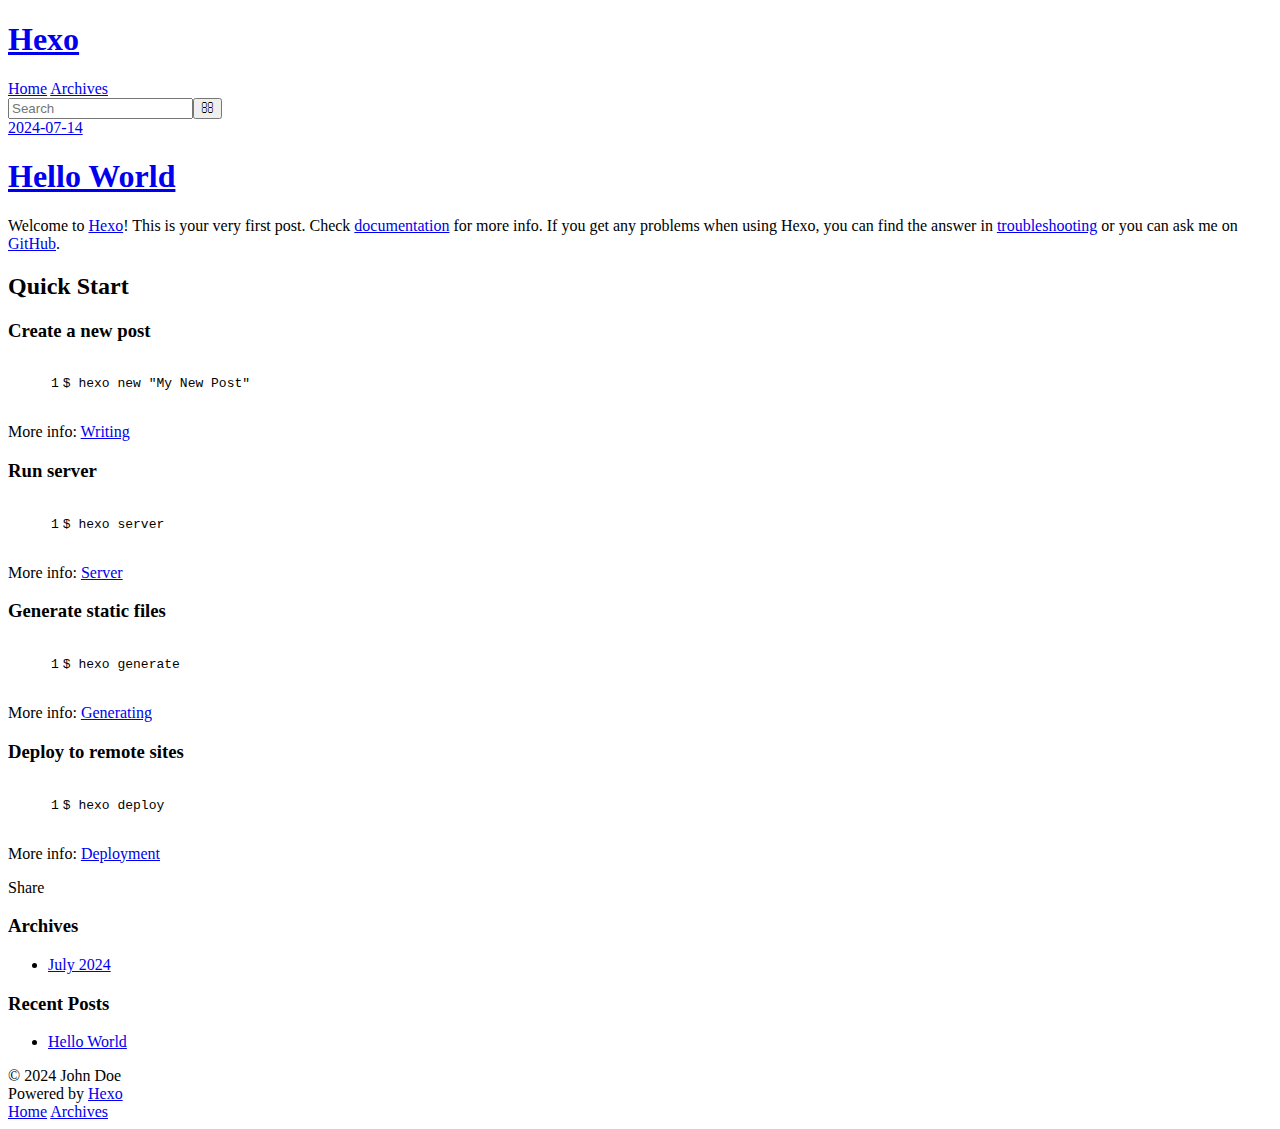
==== index.html @ 706568a2 "Site updated: 2024-07-14 18:29:16" ====
<!DOCTYPE html>
<html>
<head>
  <meta charset="utf-8">
  
  
  <title>Hexo</title>
  <meta name="viewport" content="width=device-width, initial-scale=1, shrink-to-fit=no">
  <meta property="og:type" content="website">
<meta property="og:title" content="Hexo">
<meta property="og:url" content="https://gnight6.github.io/index.html">
<meta property="og:site_name" content="Hexo">
<meta property="og:locale" content="en_US">
<meta property="article:author" content="John Doe">
<meta name="twitter:card" content="summary">
  
    <link rel="alternate" href="/gNight6.github.io/atom.xml" title="Hexo" type="application/atom+xml">
  
  
    <link rel="shortcut icon" href="/gNight6.github.io/favicon.png">
  
  
  
<link rel="stylesheet" href="/gNight6.github.io/css/style.css">

  
    
<link rel="stylesheet" href="/gNight6.github.io/fancybox/jquery.fancybox.min.css">

  
  
<meta name="generator" content="Hexo 7.3.0"></head>

<body>
  <div id="container">
    <div id="wrap">
      <header id="header">
  <div id="banner"></div>
  <div id="header-outer" class="outer">
    <div id="header-title" class="inner">
      <h1 id="logo-wrap">
        <a href="/gNight6.github.io/" id="logo">Hexo</a>
      </h1>
      
    </div>
    <div id="header-inner" class="inner">
      <nav id="main-nav">
        <a id="main-nav-toggle" class="nav-icon"><span class="fa fa-bars"></span></a>
        
          <a class="main-nav-link" href="/gNight6.github.io/">Home</a>
        
          <a class="main-nav-link" href="/gNight6.github.io/archives">Archives</a>
        
      </nav>
      <nav id="sub-nav">
        
        
          <a class="nav-icon" href="/gNight6.github.io/atom.xml" title="RSS Feed"><span class="fa fa-rss"></span></a>
        
        <a class="nav-icon nav-search-btn" title="Search"><span class="fa fa-search"></span></a>
      </nav>
      <div id="search-form-wrap">
        <form action="//google.com/search" method="get" accept-charset="UTF-8" class="search-form"><input type="search" name="q" class="search-form-input" placeholder="Search"><button type="submit" class="search-form-submit">&#xF002;</button><input type="hidden" name="sitesearch" value="https://gnight6.github.io"></form>
      </div>
    </div>
  </div>
</header>

      <div class="outer">
        <section id="main">
  
    <article id="post-hello-world" class="h-entry article article-type-post" itemprop="blogPost" itemscope itemtype="https://schema.org/BlogPosting">
  <div class="article-meta">
    <a href="/gNight6.github.io/2024/07/14/hello-world/" class="article-date">
  <time class="dt-published" datetime="2024-07-14T09:32:15.621Z" itemprop="datePublished">2024-07-14</time>
</a>
    
  </div>
  <div class="article-inner">
    
    
      <header class="article-header">
        
  
    <h1 itemprop="name">
      <a class="p-name article-title" href="/gNight6.github.io/2024/07/14/hello-world/">Hello World</a>
    </h1>
  

      </header>
    
    <div class="e-content article-entry" itemprop="articleBody">
      
        <p>Welcome to <a target="_blank" rel="noopener" href="https://hexo.io/">Hexo</a>! This is your very first post. Check <a target="_blank" rel="noopener" href="https://hexo.io/docs/">documentation</a> for more info. If you get any problems when using Hexo, you can find the answer in <a target="_blank" rel="noopener" href="https://hexo.io/docs/troubleshooting.html">troubleshooting</a> or you can ask me on <a target="_blank" rel="noopener" href="https://github.com/hexojs/hexo/issues">GitHub</a>.</p>
<h2 id="Quick-Start"><a href="#Quick-Start" class="headerlink" title="Quick Start"></a>Quick Start</h2><h3 id="Create-a-new-post"><a href="#Create-a-new-post" class="headerlink" title="Create a new post"></a>Create a new post</h3><figure class="highlight bash"><table><tr><td class="gutter"><pre><span class="line">1</span><br></pre></td><td class="code"><pre><span class="line">$ hexo new <span class="string">&quot;My New Post&quot;</span></span><br></pre></td></tr></table></figure>

<p>More info: <a target="_blank" rel="noopener" href="https://hexo.io/docs/writing.html">Writing</a></p>
<h3 id="Run-server"><a href="#Run-server" class="headerlink" title="Run server"></a>Run server</h3><figure class="highlight bash"><table><tr><td class="gutter"><pre><span class="line">1</span><br></pre></td><td class="code"><pre><span class="line">$ hexo server</span><br></pre></td></tr></table></figure>

<p>More info: <a target="_blank" rel="noopener" href="https://hexo.io/docs/server.html">Server</a></p>
<h3 id="Generate-static-files"><a href="#Generate-static-files" class="headerlink" title="Generate static files"></a>Generate static files</h3><figure class="highlight bash"><table><tr><td class="gutter"><pre><span class="line">1</span><br></pre></td><td class="code"><pre><span class="line">$ hexo generate</span><br></pre></td></tr></table></figure>

<p>More info: <a target="_blank" rel="noopener" href="https://hexo.io/docs/generating.html">Generating</a></p>
<h3 id="Deploy-to-remote-sites"><a href="#Deploy-to-remote-sites" class="headerlink" title="Deploy to remote sites"></a>Deploy to remote sites</h3><figure class="highlight bash"><table><tr><td class="gutter"><pre><span class="line">1</span><br></pre></td><td class="code"><pre><span class="line">$ hexo deploy</span><br></pre></td></tr></table></figure>

<p>More info: <a target="_blank" rel="noopener" href="https://hexo.io/docs/one-command-deployment.html">Deployment</a></p>

      
    </div>
    <footer class="article-footer">
      <a data-url="https://gnight6.github.io/2024/07/14/hello-world/" data-id="clyley8wd00002cdx20eueeqb" data-title="Hello World" class="article-share-link"><span class="fa fa-share">Share</span></a>
      
      
      
    </footer>
  </div>
  
</article>



  


</section>
        
          <aside id="sidebar">
  
    

  
    

  
    
  
    
  <div class="widget-wrap">
    <h3 class="widget-title">Archives</h3>
    <div class="widget">
      <ul class="archive-list"><li class="archive-list-item"><a class="archive-list-link" href="/gNight6.github.io/archives/2024/07/">July 2024</a></li></ul>
    </div>
  </div>


  
    
  <div class="widget-wrap">
    <h3 class="widget-title">Recent Posts</h3>
    <div class="widget">
      <ul>
        
          <li>
            <a href="/gNight6.github.io/2024/07/14/hello-world/">Hello World</a>
          </li>
        
      </ul>
    </div>
  </div>

  
</aside>
        
      </div>
      <footer id="footer">
  
  <div class="outer">
    <div id="footer-info" class="inner">
      
      &copy; 2024 John Doe<br>
      Powered by <a href="https://hexo.io/" target="_blank">Hexo</a>
    </div>
  </div>
</footer>

    </div>
    <nav id="mobile-nav">
  
    <a href="/gNight6.github.io/" class="mobile-nav-link">Home</a>
  
    <a href="/gNight6.github.io/archives" class="mobile-nav-link">Archives</a>
  
</nav>
    


<script src="/gNight6.github.io/js/jquery-3.6.4.min.js"></script>



  
<script src="/gNight6.github.io/fancybox/jquery.fancybox.min.js"></script>




<script src="/gNight6.github.io/js/script.js"></script>





  </div>
</body>
</html>
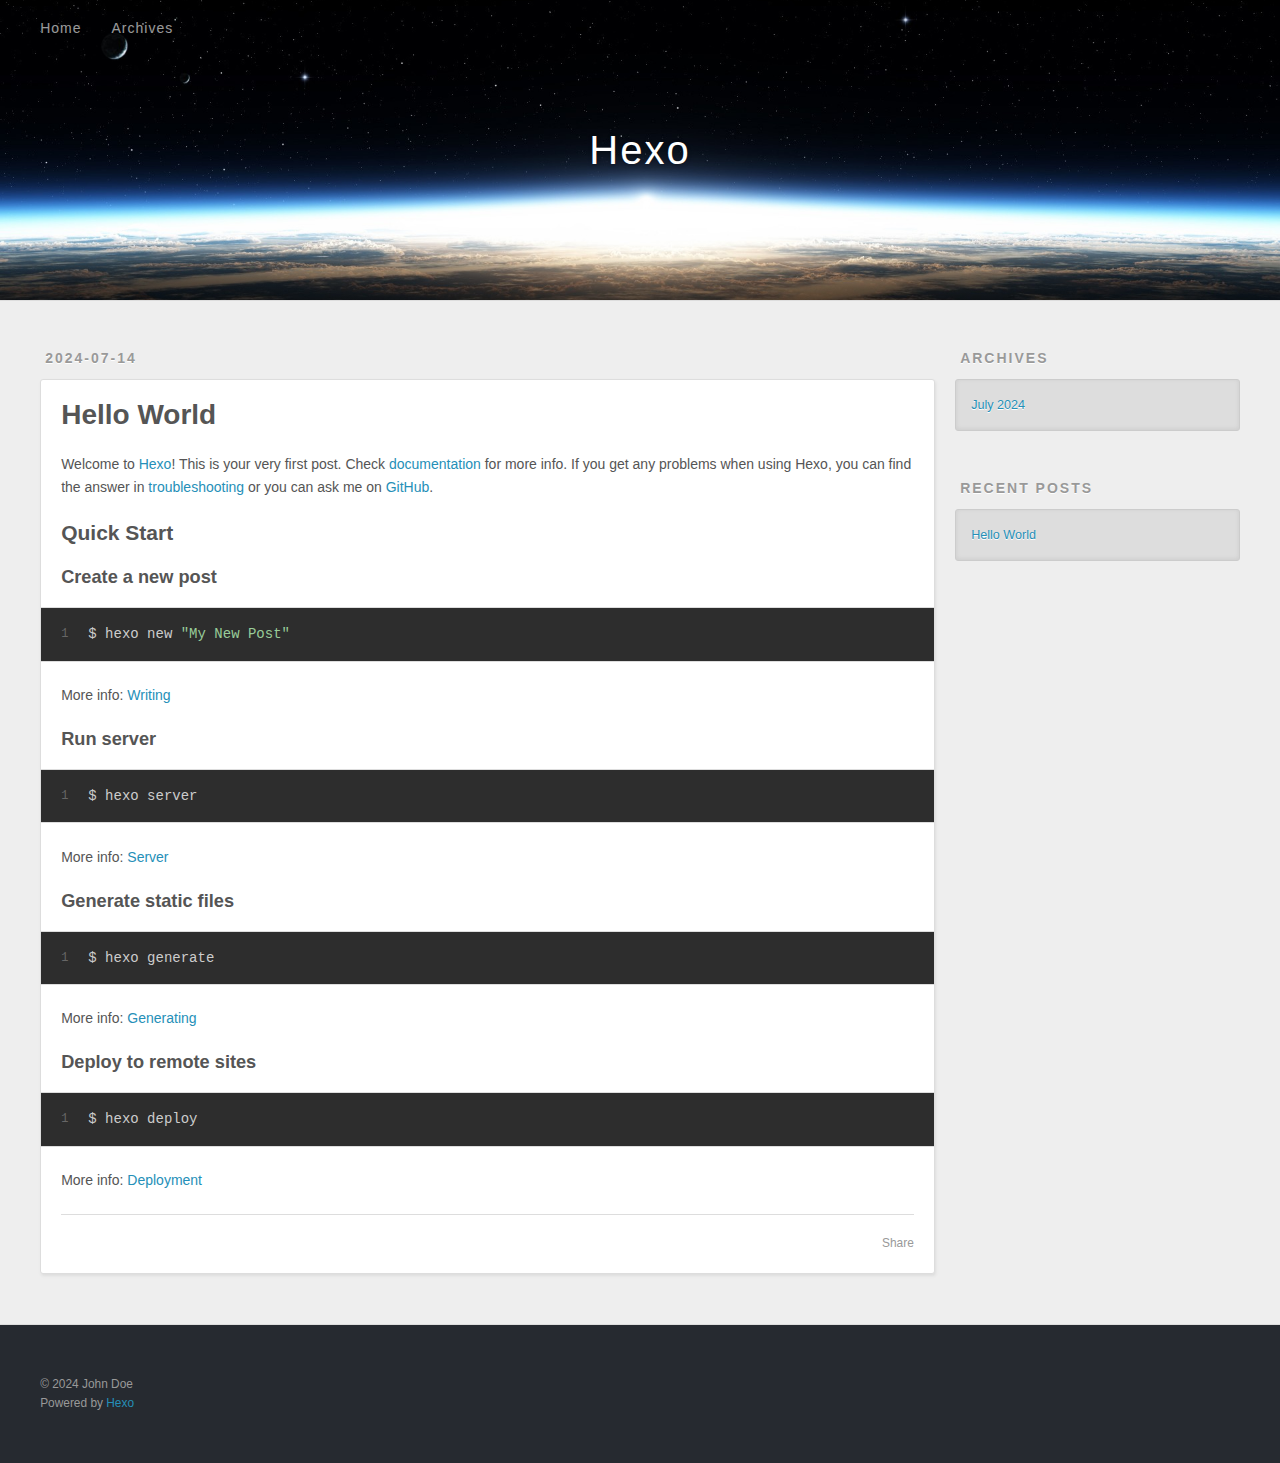
==== commit 96661c4b: "Site updated: 2024-07-14 18:35:44" ====
--- a/index.html
+++ b/index.html
@@ -14,18 +14,18 @@
 <meta property="article:author" content="John Doe">
 <meta name="twitter:card" content="summary">
   
-    <link rel="alternate" href="/gNight6.github.io/atom.xml" title="Hexo" type="application/atom+xml">
-  
-  
-    <link rel="shortcut icon" href="/gNight6.github.io/favicon.png">
-  
-  
-  
-<link rel="stylesheet" href="/gNight6.github.io/css/style.css">
-
-  
-    
-<link rel="stylesheet" href="/gNight6.github.io/fancybox/jquery.fancybox.min.css">
+    <link rel="alternate" href="/atom.xml" title="Hexo" type="application/atom+xml">
+  
+  
+    <link rel="shortcut icon" href="/favicon.png">
+  
+  
+  
+<link rel="stylesheet" href="/css/style.css">
+
+  
+    
+<link rel="stylesheet" href="/fancybox/jquery.fancybox.min.css">
 
   
   
@@ -39,7 +39,7 @@
   <div id="header-outer" class="outer">
     <div id="header-title" class="inner">
       <h1 id="logo-wrap">
-        <a href="/gNight6.github.io/" id="logo">Hexo</a>
+        <a href="/" id="logo">Hexo</a>
       </h1>
       
     </div>
@@ -47,15 +47,15 @@
       <nav id="main-nav">
         <a id="main-nav-toggle" class="nav-icon"><span class="fa fa-bars"></span></a>
         
-          <a class="main-nav-link" href="/gNight6.github.io/">Home</a>
-        
-          <a class="main-nav-link" href="/gNight6.github.io/archives">Archives</a>
+          <a class="main-nav-link" href="/">Home</a>
+        
+          <a class="main-nav-link" href="/archives">Archives</a>
         
       </nav>
       <nav id="sub-nav">
         
         
-          <a class="nav-icon" href="/gNight6.github.io/atom.xml" title="RSS Feed"><span class="fa fa-rss"></span></a>
+          <a class="nav-icon" href="/atom.xml" title="RSS Feed"><span class="fa fa-rss"></span></a>
         
         <a class="nav-icon nav-search-btn" title="Search"><span class="fa fa-search"></span></a>
       </nav>
@@ -71,7 +71,7 @@
   
     <article id="post-hello-world" class="h-entry article article-type-post" itemprop="blogPost" itemscope itemtype="https://schema.org/BlogPosting">
   <div class="article-meta">
-    <a href="/gNight6.github.io/2024/07/14/hello-world/" class="article-date">
+    <a href="/2024/07/14/hello-world/" class="article-date">
   <time class="dt-published" datetime="2024-07-14T09:32:15.621Z" itemprop="datePublished">2024-07-14</time>
 </a>
     
@@ -83,7 +83,7 @@
         
   
     <h1 itemprop="name">
-      <a class="p-name article-title" href="/gNight6.github.io/2024/07/14/hello-world/">Hello World</a>
+      <a class="p-name article-title" href="/2024/07/14/hello-world/">Hello World</a>
     </h1>
   
 
@@ -108,7 +108,7 @@
       
     </div>
     <footer class="article-footer">
-      <a data-url="https://gnight6.github.io/2024/07/14/hello-world/" data-id="clyley8wd00002cdx20eueeqb" data-title="Hello World" class="article-share-link"><span class="fa fa-share">Share</span></a>
+      <a data-url="https://gnight6.github.io/2024/07/14/hello-world/" data-id="clylf6jve0000acdx5wfkc396" data-title="Hello World" class="article-share-link"><span class="fa fa-share">Share</span></a>
       
       
       
@@ -138,7 +138,7 @@
   <div class="widget-wrap">
     <h3 class="widget-title">Archives</h3>
     <div class="widget">
-      <ul class="archive-list"><li class="archive-list-item"><a class="archive-list-link" href="/gNight6.github.io/archives/2024/07/">July 2024</a></li></ul>
+      <ul class="archive-list"><li class="archive-list-item"><a class="archive-list-link" href="/archives/2024/07/">July 2024</a></li></ul>
     </div>
   </div>
 
@@ -151,7 +151,7 @@
       <ul>
         
           <li>
-            <a href="/gNight6.github.io/2024/07/14/hello-world/">Hello World</a>
+            <a href="/2024/07/14/hello-world/">Hello World</a>
           </li>
         
       </ul>
@@ -176,25 +176,25 @@
     </div>
     <nav id="mobile-nav">
   
-    <a href="/gNight6.github.io/" class="mobile-nav-link">Home</a>
-  
-    <a href="/gNight6.github.io/archives" class="mobile-nav-link">Archives</a>
+    <a href="/" class="mobile-nav-link">Home</a>
+  
+    <a href="/archives" class="mobile-nav-link">Archives</a>
   
 </nav>
     
 
 
-<script src="/gNight6.github.io/js/jquery-3.6.4.min.js"></script>
-
-
-
-  
-<script src="/gNight6.github.io/fancybox/jquery.fancybox.min.js"></script>
-
-
-
-
-<script src="/gNight6.github.io/js/script.js"></script>
+<script src="/js/jquery-3.6.4.min.js"></script>
+
+
+
+  
+<script src="/fancybox/jquery.fancybox.min.js"></script>
+
+
+
+
+<script src="/js/script.js"></script>
 
 
 
--- a/css/style.css
+++ b/css/style.css
@@ -0,0 +1,1346 @@
+body {
+  width: 100%;
+}
+body:before,
+body:after {
+  content: "";
+  display: table;
+}
+body:after {
+  clear: both;
+}
+html,
+body,
+div,
+span,
+applet,
+object,
+iframe,
+h1,
+h2,
+h3,
+h4,
+h5,
+h6,
+p,
+blockquote,
+pre,
+a,
+abbr,
+acronym,
+address,
+big,
+cite,
+code,
+del,
+dfn,
+em,
+img,
+ins,
+kbd,
+q,
+s,
+samp,
+small,
+strike,
+strong,
+sub,
+sup,
+tt,
+var,
+dl,
+dt,
+dd,
+ol,
+ul,
+li,
+fieldset,
+form,
+label,
+legend,
+table,
+caption,
+tbody,
+tfoot,
+thead,
+tr,
+th,
+td {
+  margin: 0;
+  padding: 0;
+  border: 0;
+  outline: 0;
+  font-weight: inherit;
+  font-style: inherit;
+  font-family: inherit;
+  font-size: 100%;
+  vertical-align: baseline;
+}
+body {
+  line-height: 1;
+  color: #000;
+  background: #fff;
+}
+ol,
+ul {
+  list-style: none;
+}
+table {
+  border-collapse: separate;
+  border-spacing: 0;
+  vertical-align: middle;
+}
+caption,
+th,
+td {
+  text-align: left;
+  font-weight: normal;
+  vertical-align: middle;
+}
+a img {
+  border: none;
+}
+input,
+button {
+  margin: 0;
+  padding: 0;
+}
+input::-moz-focus-inner,
+button::-moz-focus-inner {
+  border: 0;
+  padding: 0;
+}
+html,
+body,
+#container {
+  height: 100%;
+}
+body {
+  background: #eee;
+  font: 14px -apple-system, BlinkMacSystemFont, "Segoe UI", "Roboto", "Oxygen", "Ubuntu", "Cantarell", "Fira Sans", "Droid Sans", "Helvetica Neue", sans-serif;
+  -webkit-text-size-adjust: 100%;
+}
+.outer {
+  max-width: 1220px;
+  margin: 0 auto;
+  padding: 0 20px;
+}
+.outer:before,
+.outer:after {
+  content: "";
+  display: table;
+}
+.outer:after {
+  clear: both;
+}
+.inner {
+  display: inline;
+  float: left;
+  width: 98.33333333333333%;
+  margin: 0 0.833333333333333%;
+}
+.left,
+.alignleft {
+  float: left;
+}
+.right,
+.alignright {
+  float: right;
+}
+.clear {
+  clear: both;
+}
+#container {
+  position: relative;
+}
+.mobile-nav-on {
+  overflow: hidden;
+}
+#wrap {
+  height: 100%;
+  width: 100%;
+  position: absolute;
+  top: 0;
+  left: 0;
+  -webkit-transition: 0.2s ease-out;
+  -moz-transition: 0.2s ease-out;
+  -ms-transition: 0.2s ease-out;
+  transition: 0.2s ease-out;
+  z-index: 1;
+  background: #eee;
+}
+.mobile-nav-on #wrap {
+  left: 280px;
+}
+@media screen and (min-width: 768px) {
+  #main {
+    display: inline;
+    float: left;
+    width: 73.33333333333333%;
+    margin: 0 0.833333333333333%;
+  }
+}
+.article-date,
+.article-category-link,
+.archive-year,
+.widget-title {
+  text-decoration: none;
+  text-transform: uppercase;
+  letter-spacing: 2px;
+  color: #999;
+  margin-bottom: 1em;
+  margin-left: 5px;
+  line-height: 1em;
+  text-shadow: 0 1px #fff;
+  font-weight: bold;
+}
+.article-inner,
+.archive-article-inner {
+  background: #fff;
+  -webkit-box-shadow: 1px 2px 3px #ddd;
+  box-shadow: 1px 2px 3px #ddd;
+  border: 1px solid #ddd;
+  border-radius: 3px;
+}
+.article-entry h1,
+.widget h1 {
+  font-size: 2em;
+}
+.article-entry h2,
+.widget h2 {
+  font-size: 1.5em;
+}
+.article-entry h3,
+.widget h3 {
+  font-size: 1.3em;
+}
+.article-entry h4,
+.widget h4 {
+  font-size: 1.2em;
+}
+.article-entry h5,
+.widget h5 {
+  font-size: 1em;
+}
+.article-entry h6,
+.widget h6 {
+  font-size: 1em;
+  color: #999;
+}
+.article-entry hr,
+.widget hr {
+  border: 1px dashed #ddd;
+}
+.article-entry strong,
+.widget strong {
+  font-weight: bold;
+}
+.article-entry em,
+.widget em,
+.article-entry cite,
+.widget cite {
+  font-style: italic;
+}
+.article-entry sup,
+.widget sup,
+.article-entry sub,
+.widget sub {
+  font-size: 0.75em;
+  line-height: 0;
+  position: relative;
+  vertical-align: baseline;
+}
+.article-entry sup,
+.widget sup {
+  top: -0.5em;
+}
+.article-entry sub,
+.widget sub {
+  bottom: -0.2em;
+}
+.article-entry small,
+.widget small {
+  font-size: 0.85em;
+}
+.article-entry acronym,
+.widget acronym,
+.article-entry abbr,
+.widget abbr {
+  border-bottom: 1px dotted;
+}
+.article-entry ul,
+.widget ul,
+.article-entry ol,
+.widget ol,
+.article-entry dl,
+.widget dl {
+  margin: 0 20px;
+  line-height: 1.6em;
+}
+.article-entry ul ul,
+.widget ul ul,
+.article-entry ol ul,
+.widget ol ul,
+.article-entry ul ol,
+.widget ul ol,
+.article-entry ol ol,
+.widget ol ol {
+  margin-top: 0;
+  margin-bottom: 0;
+}
+.article-entry ul,
+.widget ul {
+  list-style: disc;
+}
+.article-entry ol,
+.widget ol {
+  list-style: decimal;
+}
+.article-entry dt,
+.widget dt {
+  font-weight: bold;
+}
+#header {
+  height: 300px;
+  position: relative;
+  border-bottom: 1px solid #ddd;
+}
+#header:before,
+#header:after {
+  content: "";
+  position: absolute;
+  left: 0;
+  right: 0;
+  height: 40px;
+}
+#header:before {
+  top: 0;
+  background: -webkit-linear-gradient(rgba(0,0,0,0.2), transparent);
+  background: -moz-linear-gradient(rgba(0,0,0,0.2), transparent);
+  background: -ms-linear-gradient(rgba(0,0,0,0.2), transparent);
+  background: linear-gradient(rgba(0,0,0,0.2), transparent);
+}
+#header:after {
+  bottom: 0;
+  background: -webkit-linear-gradient(transparent, rgba(0,0,0,0.2));
+  background: -moz-linear-gradient(transparent, rgba(0,0,0,0.2));
+  background: -ms-linear-gradient(transparent, rgba(0,0,0,0.2));
+  background: linear-gradient(transparent, rgba(0,0,0,0.2));
+}
+#header-outer {
+  height: 100%;
+  position: relative;
+}
+#header-inner {
+  position: relative;
+  overflow: hidden;
+}
+#banner {
+  position: absolute;
+  top: 0;
+  left: 0;
+  width: 100%;
+  height: 100%;
+  background: url("images/banner.jpg") center #000;
+  background-size: cover;
+  z-index: -1;
+}
+#header-title {
+  text-align: center;
+  height: 40px;
+  position: absolute;
+  top: 50%;
+  left: 0;
+  margin-top: -20px;
+}
+#logo,
+#subtitle {
+  text-decoration: none;
+  color: #fff;
+  font-weight: 300;
+  text-shadow: 0 1px 4px rgba(0,0,0,0.3);
+}
+#logo {
+  font-size: 40px;
+  line-height: 40px;
+  letter-spacing: 2px;
+}
+#subtitle {
+  font-size: 16px;
+  line-height: 16px;
+  letter-spacing: 1px;
+}
+#subtitle-wrap {
+  margin-top: 16px;
+}
+#main-nav {
+  float: left;
+  margin-left: -15px;
+}
+.nav-icon,
+.main-nav-link {
+  float: left;
+  color: #fff;
+  opacity: 0.6;
+  text-decoration: none;
+  text-shadow: 0 1px rgba(0,0,0,0.2);
+  -webkit-transition: opacity 0.2s;
+  -moz-transition: opacity 0.2s;
+  -ms-transition: opacity 0.2s;
+  transition: opacity 0.2s;
+  display: block;
+  padding: 20px 15px;
+}
+.nav-icon:hover,
+.main-nav-link:hover {
+  opacity: 1;
+}
+.nav-icon {
+  text-align: center;
+  font-size: 14px;
+  width: 14px;
+  height: 14px;
+  padding: 20px 15px;
+  position: relative;
+  cursor: pointer;
+}
+.main-nav-link {
+  font-weight: 300;
+  letter-spacing: 1px;
+}
+@media screen and (max-width: 479px) {
+  .main-nav-link {
+    display: none;
+  }
+}
+#main-nav-toggle {
+  display: none;
+}
+@media screen and (max-width: 479px) {
+  #main-nav-toggle {
+    display: block;
+  }
+}
+#sub-nav {
+  float: right;
+  margin-right: -15px;
+}
+#search-form-wrap {
+  position: absolute;
+  top: 15px;
+  width: 150px;
+  height: 30px;
+  right: -150px;
+  opacity: 0;
+  -webkit-transition: 0.2s ease-out;
+  -moz-transition: 0.2s ease-out;
+  -ms-transition: 0.2s ease-out;
+  transition: 0.2s ease-out;
+}
+#search-form-wrap.on {
+  opacity: 1;
+  right: 0;
+}
+@media screen and (max-width: 479px) {
+  #search-form-wrap {
+    width: 100%;
+    right: -100%;
+  }
+}
+.search-form {
+  position: absolute;
+  top: 0;
+  left: 0;
+  right: 0;
+  background: #fff;
+  padding: 5px 15px;
+  border-radius: 15px;
+  -webkit-box-shadow: 0 0 10px rgba(0,0,0,0.3);
+  box-shadow: 0 0 10px rgba(0,0,0,0.3);
+}
+.search-form-input {
+  border: none;
+  background: none;
+  color: #555;
+  width: 100%;
+  font: 13px -apple-system, BlinkMacSystemFont, "Segoe UI", "Roboto", "Oxygen", "Ubuntu", "Cantarell", "Fira Sans", "Droid Sans", "Helvetica Neue", sans-serif;
+  outline: none;
+}
+.search-form-input::-webkit-search-results-decoration,
+.search-form-input::-webkit-search-cancel-button {
+  -webkit-appearance: none;
+}
+.search-form-submit {
+  position: absolute;
+  top: 50%;
+  right: 10px;
+  margin-top: -7px;
+  font: 13px ForkAwesome;
+  border: none;
+  background: none;
+  color: #bbb;
+  cursor: pointer;
+}
+.search-form-submit:hover,
+.search-form-submit:focus {
+  color: #777;
+}
+.article {
+  margin: 50px 0;
+}
+.article-inner {
+  overflow: hidden;
+}
+.article-meta:before,
+.article-meta:after {
+  content: "";
+  display: table;
+}
+.article-meta:after {
+  clear: both;
+}
+.article-date {
+  float: left;
+}
+.article-category {
+  float: left;
+  line-height: 1em;
+  color: #ccc;
+  text-shadow: 0 1px #fff;
+  margin-left: 8px;
+}
+.article-category:before {
+  content: "\2022";
+}
+.article-category-link {
+  margin: 0 12px 1em;
+}
+.article-header {
+  padding: 20px 20px 0;
+}
+.article-title {
+  text-decoration: none;
+  font-size: 2em;
+  font-weight: bold;
+  color: #555;
+  line-height: 1.1em;
+  -webkit-transition: color 0.2s;
+  -moz-transition: color 0.2s;
+  -ms-transition: color 0.2s;
+  transition: color 0.2s;
+}
+a.article-title:hover {
+  color: #258fb8;
+}
+.article-entry {
+  color: #555;
+  padding: 0 20px;
+}
+.article-entry:before,
+.article-entry:after {
+  content: "";
+  display: table;
+}
+.article-entry:after {
+  clear: both;
+}
+.article-entry p,
+.article-entry table {
+  line-height: 1.6em;
+  margin: 1.6em 0;
+}
+.article-entry h1,
+.article-entry h2,
+.article-entry h3,
+.article-entry h4,
+.article-entry h5,
+.article-entry h6 {
+  font-weight: bold;
+}
+.article-entry h1,
+.article-entry h2,
+.article-entry h3,
+.article-entry h4,
+.article-entry h5,
+.article-entry h6 {
+  line-height: 1.1em;
+  margin: 1.1em 0;
+}
+.article-entry a {
+  color: #258fb8;
+  text-decoration: none;
+}
+.article-entry a:hover {
+  text-decoration: underline;
+}
+.article-entry ul,
+.article-entry ol,
+.article-entry dl {
+  margin-top: 1.6em;
+  margin-bottom: 1.6em;
+}
+.article-entry img,
+.article-entry video {
+  max-width: 100%;
+  height: auto;
+  display: block;
+  margin: auto;
+}
+.article-entry iframe {
+  border: none;
+}
+.article-entry table {
+  width: 100%;
+  border-collapse: collapse;
+  border-spacing: 0;
+}
+.article-entry th {
+  font-weight: bold;
+  border-bottom: 3px solid #ddd;
+  padding-bottom: 0.5em;
+}
+.article-entry td {
+  border-bottom: 1px solid #ddd;
+  padding: 10px 0;
+}
+.article-entry blockquote {
+  font-family: Georgia, "Times New Roman", serif;
+  margin: 1.6em 20px;
+  text-align: center;
+}
+.article-entry blockquote footer {
+  font-size: 14px;
+  margin: 1.6em 0;
+  font-family: -apple-system, BlinkMacSystemFont, "Segoe UI", "Roboto", "Oxygen", "Ubuntu", "Cantarell", "Fira Sans", "Droid Sans", "Helvetica Neue", sans-serif;
+}
+.article-entry blockquote footer cite:before {
+  content: "—";
+  padding: 0 0.5em;
+}
+.article-entry .pullquote {
+  text-align: left;
+  width: 45%;
+  margin: 0;
+}
+.article-entry .pullquote.left {
+  margin-left: 0.5em;
+  margin-right: 1em;
+}
+.article-entry .pullquote.right {
+  margin-right: 0.5em;
+  margin-left: 1em;
+}
+.article-entry .caption {
+  color: #999;
+  display: block;
+  font-size: 0.9em;
+  margin-top: 0.5em;
+  position: relative;
+  text-align: center;
+}
+.article-entry .video-container {
+  position: relative;
+  padding-top: 56.25%;
+  height: 0;
+  overflow: hidden;
+}
+.article-entry .video-container iframe,
+.article-entry .video-container object,
+.article-entry .video-container embed {
+  position: absolute;
+  top: 0;
+  left: 0;
+  width: 100%;
+  height: 100%;
+  margin-top: 0;
+}
+.article-more-link a {
+  display: inline-block;
+  line-height: 1em;
+  padding: 6px 15px;
+  border-radius: 15px;
+  background: #eee;
+  color: #999;
+  text-shadow: 0 1px #fff;
+  text-decoration: none;
+}
+.article-more-link a:hover {
+  background: #258fb8;
+  color: #fff;
+  text-decoration: none;
+  text-shadow: 0 1px #1e7293;
+}
+.article-footer {
+  font-size: 0.85em;
+  line-height: 1.6em;
+  border-top: 1px solid #ddd;
+  padding-top: 1.6em;
+  margin: 0 20px 20px;
+}
+.article-footer:before,
+.article-footer:after {
+  content: "";
+  display: table;
+}
+.article-footer:after {
+  clear: both;
+}
+.article-footer a {
+  color: #999;
+  text-decoration: none;
+}
+.article-footer a:hover {
+  color: #555;
+}
+.article-tag-list-item {
+  float: left;
+  margin-right: 10px;
+}
+.article-tag-list-link:before {
+  content: "#";
+}
+.article-comment-link {
+  float: right;
+}
+.article-comment-link:before {
+  padding-right: 8px;
+}
+.article-share-link {
+  cursor: pointer;
+  float: right;
+  margin-left: 20px;
+}
+.article-share-link:before {
+  padding-right: 6px;
+}
+#article-nav {
+  position: relative;
+}
+#article-nav:before,
+#article-nav:after {
+  content: "";
+  display: table;
+}
+#article-nav:after {
+  clear: both;
+}
+@media screen and (min-width: 768px) {
+  #article-nav {
+    margin: 50px 0;
+  }
+  #article-nav:before {
+    width: 8px;
+    height: 8px;
+    position: absolute;
+    top: 50%;
+    left: 50%;
+    margin-top: -4px;
+    margin-left: -4px;
+    content: "";
+    border-radius: 50%;
+    background: #ddd;
+    -webkit-box-shadow: 0 1px 2px #fff;
+    box-shadow: 0 1px 2px #fff;
+  }
+}
+.article-nav-link-wrap {
+  text-decoration: none;
+  text-shadow: 0 1px #fff;
+  color: #999;
+  -webkit-box-sizing: border-box;
+  -moz-box-sizing: border-box;
+  box-sizing: border-box;
+  margin-top: 50px;
+  text-align: center;
+  display: block;
+}
+.article-nav-link-wrap:hover {
+  color: #555;
+}
+@media screen and (min-width: 768px) {
+  .article-nav-link-wrap {
+    width: 50%;
+    margin-top: 0;
+  }
+}
+@media screen and (min-width: 768px) {
+  #article-nav-newer {
+    float: left;
+    text-align: right;
+    padding-right: 20px;
+  }
+}
+@media screen and (min-width: 768px) {
+  #article-nav-older {
+    float: right;
+    text-align: left;
+    padding-left: 20px;
+  }
+}
+.article-nav-caption {
+  text-transform: uppercase;
+  letter-spacing: 2px;
+  color: #ddd;
+  line-height: 1em;
+  font-weight: bold;
+}
+#article-nav-newer .article-nav-caption {
+  margin-right: -2px;
+}
+.article-nav-title {
+  font-size: 0.85em;
+  line-height: 1.6em;
+  margin-top: 0.5em;
+}
+.article-share-box {
+  position: absolute;
+  display: none;
+  background: #fff;
+  -webkit-box-shadow: 1px 2px 10px rgba(0,0,0,0.2);
+  box-shadow: 1px 2px 10px rgba(0,0,0,0.2);
+  border-radius: 3px;
+  margin-left: -145px;
+  overflow: hidden;
+  z-index: 1;
+}
+.article-share-box.on {
+  display: block;
+}
+.article-share-input {
+  width: 100%;
+  background: none;
+  -webkit-box-sizing: border-box;
+  -moz-box-sizing: border-box;
+  box-sizing: border-box;
+  font: 14px -apple-system, BlinkMacSystemFont, "Segoe UI", "Roboto", "Oxygen", "Ubuntu", "Cantarell", "Fira Sans", "Droid Sans", "Helvetica Neue", sans-serif;
+  padding: 0 15px;
+  color: #555;
+  outline: none;
+  border: 1px solid #ddd;
+  border-radius: 3px 3px 0 0;
+  height: 36px;
+  line-height: 36px;
+}
+.article-share-links {
+  background: #eee;
+}
+.article-share-links:before,
+.article-share-links:after {
+  content: "";
+  display: table;
+}
+.article-share-links:after {
+  clear: both;
+}
+.article-share-twitter,
+.article-share-facebook,
+.article-share-pinterest,
+.article-share-linkedin {
+  width: 50px;
+  height: 36px;
+  display: block;
+  float: left;
+  position: relative;
+  color: #999;
+  text-shadow: 0 1px #fff;
+}
+.article-share-twitter:before,
+.article-share-facebook:before,
+.article-share-pinterest:before,
+.article-share-linkedin:before {
+  font-size: 20px;
+  width: 20px;
+  height: 20px;
+  position: absolute;
+  top: 50%;
+  left: 50%;
+  margin-top: -10px;
+  margin-left: -10px;
+  text-align: center;
+}
+.article-share-twitter:hover,
+.article-share-facebook:hover,
+.article-share-pinterest:hover,
+.article-share-linkedin:hover {
+  color: #fff;
+}
+.article-share-twitter:hover {
+  background: #00aced;
+  text-shadow: 0 1px #008abe;
+}
+.article-share-facebook:hover {
+  background: #3b5998;
+  text-shadow: 0 1px #2f477a;
+}
+.article-share-pinterest:hover {
+  background: #cb2027;
+  text-shadow: 0 1px #a21a1f;
+}
+.article-share-linkedin:hover {
+  background: #0077b5;
+  text-shadow: 0 1px #005f91;
+}
+.article-gallery {
+  background: #000;
+  position: relative;
+}
+.article-gallery-photos {
+  position: relative;
+  overflow: hidden;
+}
+.article-gallery-img {
+  display: none;
+  max-width: 100%;
+}
+.article-gallery-img:first-child {
+  display: block;
+}
+.article-gallery-img.loaded {
+  position: absolute;
+  display: block;
+}
+.article-gallery-img img {
+  display: block;
+  max-width: 100%;
+  margin: 0 auto;
+}
+#comments {
+  background: #fff;
+  -webkit-box-shadow: 1px 2px 3px #ddd;
+  box-shadow: 1px 2px 3px #ddd;
+  padding: 20px;
+  border: 1px solid #ddd;
+  border-radius: 3px;
+  margin: 50px 0;
+}
+#comments a {
+  color: #258fb8;
+}
+.archives-wrap {
+  margin: 50px 0;
+}
+.archives:before,
+.archives:after {
+  content: "";
+  display: table;
+}
+.archives:after {
+  clear: both;
+}
+.archive-year-wrap {
+  margin-bottom: 1em;
+}
+.archives {
+  -webkit-column-gap: 10px;
+  -moz-column-gap: 10px;
+  column-gap: 10px;
+}
+@media screen and (min-width: 480px) and (max-width: 767px) {
+  .archives {
+    -webkit-column-count: 2;
+    -moz-column-count: 2;
+    column-count: 2;
+  }
+}
+@media screen and (min-width: 768px) {
+  .archives {
+    -webkit-column-count: 3;
+    -moz-column-count: 3;
+    column-count: 3;
+  }
+}
+.archive-article {
+  -webkit-column-break-inside: avoid;
+  page-break-inside: avoid;
+  overflow: hidden;
+  break-inside: avoid-column;
+}
+.archive-article-inner {
+  padding: 10px;
+  margin-bottom: 15px;
+}
+.archive-article-title {
+  text-decoration: none;
+  font-weight: bold;
+  color: #555;
+  -webkit-transition: color 0.2s;
+  -moz-transition: color 0.2s;
+  -ms-transition: color 0.2s;
+  transition: color 0.2s;
+  line-height: 1.6em;
+}
+.archive-article-title:hover {
+  color: #258fb8;
+}
+.archive-article-footer {
+  margin-top: 1em;
+}
+.archive-article-date {
+  color: #999;
+  text-decoration: none;
+  font-size: 0.85em;
+  line-height: 1em;
+  margin-bottom: 0.5em;
+  display: block;
+}
+#page-nav {
+  margin: 50px auto;
+  background: #fff;
+  -webkit-box-shadow: 1px 2px 3px #ddd;
+  box-shadow: 1px 2px 3px #ddd;
+  border: 1px solid #ddd;
+  border-radius: 3px;
+  text-align: center;
+  color: #999;
+  overflow: hidden;
+}
+#page-nav:before,
+#page-nav:after {
+  content: "";
+  display: table;
+}
+#page-nav:after {
+  clear: both;
+}
+#page-nav a,
+#page-nav span {
+  padding: 10px 20px;
+  line-height: 1;
+  height: 2ex;
+}
+#page-nav a {
+  color: #999;
+  text-decoration: none;
+}
+#page-nav a:hover {
+  background: #999;
+  color: #fff;
+}
+#page-nav .prev {
+  float: left;
+}
+#page-nav .next {
+  float: right;
+}
+#page-nav .page-number {
+  display: inline-block;
+}
+@media screen and (max-width: 479px) {
+  #page-nav .page-number {
+    display: none;
+  }
+}
+#page-nav .current {
+  color: #555;
+  font-weight: bold;
+}
+#page-nav .space {
+  color: #ddd;
+}
+#footer {
+  background: #262a30;
+  padding: 50px 0;
+  border-top: 1px solid #ddd;
+  color: #999;
+}
+#footer a {
+  color: #258fb8;
+  text-decoration: none;
+}
+#footer a:hover {
+  text-decoration: underline;
+}
+#footer-info {
+  line-height: 1.6em;
+  font-size: 0.85em;
+}
+.article-entry pre,
+.article-entry .highlight {
+  background: #2d2d2d;
+  margin: 0 -20px;
+  padding: 15px 20px;
+  border-style: solid;
+  border-color: #ddd;
+  border-width: 1px 0;
+  overflow: auto;
+  color: #ccc;
+  line-height: 22.400000000000002px;
+}
+.article-entry .highlight .gutter pre,
+.article-entry .gist .gist-file .gist-data .line-numbers {
+  color: #666;
+  font-size: 0.85em;
+}
+.article-entry pre,
+.article-entry code {
+  font-family: "Source Code Pro", Consolas, Monaco, Menlo, Consolas, monospace;
+}
+.article-entry code {
+  background: #eee;
+  text-shadow: 0 1px #fff;
+  padding: 0 0.3em;
+}
+.article-entry pre code {
+  background: none;
+  text-shadow: none;
+  padding: 0;
+}
+.article-entry .highlight pre {
+  border: none;
+  margin: 0;
+  padding: 0;
+}
+.article-entry .highlight table {
+  margin: 0;
+  width: auto;
+}
+.article-entry .highlight td {
+  border: none;
+  padding: 0;
+}
+.article-entry .highlight figcaption {
+  font-size: 0.85em;
+  color: #999;
+  line-height: 1em;
+  margin-bottom: 1em;
+}
+.article-entry .highlight figcaption:before,
+.article-entry .highlight figcaption:after {
+  content: "";
+  display: table;
+}
+.article-entry .highlight figcaption:after {
+  clear: both;
+}
+.article-entry .highlight figcaption a {
+  float: right;
+}
+.article-entry .highlight .gutter {
+  -moz-user-select: none;
+  -ms-user-select: none;
+  -webkit-user-select: none;
+  -webkit-user-select: none;
+  -moz-user-select: none;
+  -ms-user-select: none;
+  user-select: none;
+}
+.article-entry .highlight .gutter pre {
+  text-align: right;
+  padding-right: 20px;
+}
+.article-entry .highlight .line {
+  height: 22.400000000000002px;
+}
+.article-entry .highlight .line.marked {
+  background: #515151;
+}
+.article-entry .gist {
+  margin: 0 -20px;
+  border-style: solid;
+  border-color: #ddd;
+  border-width: 1px 0;
+  background: #2d2d2d;
+  padding: 15px 20px 15px 0;
+}
+.article-entry .gist .gist-file {
+  border: none;
+  font-family: "Source Code Pro", Consolas, Monaco, Menlo, Consolas, monospace;
+  margin: 0;
+}
+.article-entry .gist .gist-file .gist-data {
+  background: none;
+  border: none;
+}
+.article-entry .gist .gist-file .gist-data .line-numbers {
+  background: none;
+  border: none;
+  padding: 0 20px 0 0;
+}
+.article-entry .gist .gist-file .gist-data .line-data {
+  padding: 0 !important;
+}
+.article-entry .gist .gist-file .highlight {
+  margin: 0;
+  padding: 0;
+  border: none;
+}
+.article-entry .gist .gist-file .gist-meta {
+  background: #2d2d2d;
+  color: #999;
+  font: 0.85em -apple-system, BlinkMacSystemFont, "Segoe UI", "Roboto", "Oxygen", "Ubuntu", "Cantarell", "Fira Sans", "Droid Sans", "Helvetica Neue", sans-serif;
+  text-shadow: 0 0;
+  padding: 0;
+  margin-top: 1em;
+  margin-left: 20px;
+}
+.article-entry .gist .gist-file .gist-meta a {
+  color: #258fb8;
+  font-weight: normal;
+}
+.article-entry .gist .gist-file .gist-meta a:hover {
+  text-decoration: underline;
+}
+pre .comment,
+pre .title {
+  color: #999;
+}
+pre .variable,
+pre .attribute,
+pre .tag,
+pre .regexp,
+pre .ruby .constant,
+pre .xml .tag .title,
+pre .xml .pi,
+pre .xml .doctype,
+pre .html .doctype,
+pre .css .id,
+pre .css .class,
+pre .css .pseudo {
+  color: #f2777a;
+}
+pre .number,
+pre .preprocessor,
+pre .built_in,
+pre .literal,
+pre .params,
+pre .constant {
+  color: #f99157;
+}
+pre .class,
+pre .ruby .class .title,
+pre .css .rules .attribute {
+  color: #9c9;
+}
+pre .string,
+pre .value,
+pre .inheritance,
+pre .header,
+pre .ruby .symbol,
+pre .xml .cdata {
+  color: #9c9;
+}
+pre .css .hexcolor {
+  color: #6cc;
+}
+pre .function,
+pre .python .decorator,
+pre .python .title,
+pre .ruby .function .title,
+pre .ruby .title .keyword,
+pre .perl .sub,
+pre .javascript .title,
+pre .coffeescript .title {
+  color: #69c;
+}
+pre .keyword,
+pre .javascript .function {
+  color: #c9c;
+}
+@media screen and (max-width: 479px) {
+  #mobile-nav {
+    position: absolute;
+    top: 0;
+    left: 0;
+    width: 280px;
+    height: 100%;
+    background: #191919;
+    border-right: 1px solid #fff;
+  }
+}
+@media screen and (max-width: 479px) {
+  .mobile-nav-link {
+    display: block;
+    color: #999;
+    text-decoration: none;
+    padding: 15px 20px;
+    font-weight: bold;
+  }
+  .mobile-nav-link:hover {
+    color: #fff;
+  }
+}
+@media screen and (min-width: 768px) {
+  #sidebar {
+    display: inline;
+    float: left;
+    width: 23.333333333333332%;
+    margin: 0 0.833333333333333%;
+  }
+}
+.widget-wrap {
+  margin: 50px 0;
+}
+.widget {
+  color: #777;
+  text-shadow: 0 1px #fff;
+  background: #ddd;
+  -webkit-box-shadow: 0 -1px 4px #ccc inset;
+  box-shadow: 0 -1px 4px #ccc inset;
+  border: 1px solid #ccc;
+  padding: 15px;
+  border-radius: 3px;
+}
+.widget a {
+  color: #258fb8;
+  text-decoration: none;
+}
+.widget a:hover {
+  text-decoration: underline;
+}
+.widget ul ul,
+.widget ol ul,
+.widget dl ul,
+.widget ul ol,
+.widget ol ol,
+.widget dl ol,
+.widget ul dl,
+.widget ol dl,
+.widget dl dl {
+  margin-left: 15px;
+  list-style: disc;
+}
+.widget {
+  line-height: 1.6em;
+  word-wrap: break-word;
+  font-size: 0.9em;
+}
+.widget ul,
+.widget ol {
+  list-style: none;
+  margin: 0;
+}
+.widget ul ul,
+.widget ol ul,
+.widget ul ol,
+.widget ol ol {
+  margin: 0 20px;
+}
+.widget ul ul,
+.widget ol ul {
+  list-style: disc;
+}
+.widget ul ol,
+.widget ol ol {
+  list-style: decimal;
+}
+.category-list-count,
+.tag-list-count,
+.archive-list-count {
+  padding-left: 5px;
+  color: #999;
+  font-size: 0.85em;
+}
+.category-list-count:before,
+.tag-list-count:before,
+.archive-list-count:before {
+  content: "(";
+}
+.category-list-count:after,
+.tag-list-count:after,
+.archive-list-count:after {
+  content: ")";
+}
+.tagcloud a {
+  margin-right: 5px;
+  display: inline-block;
+}
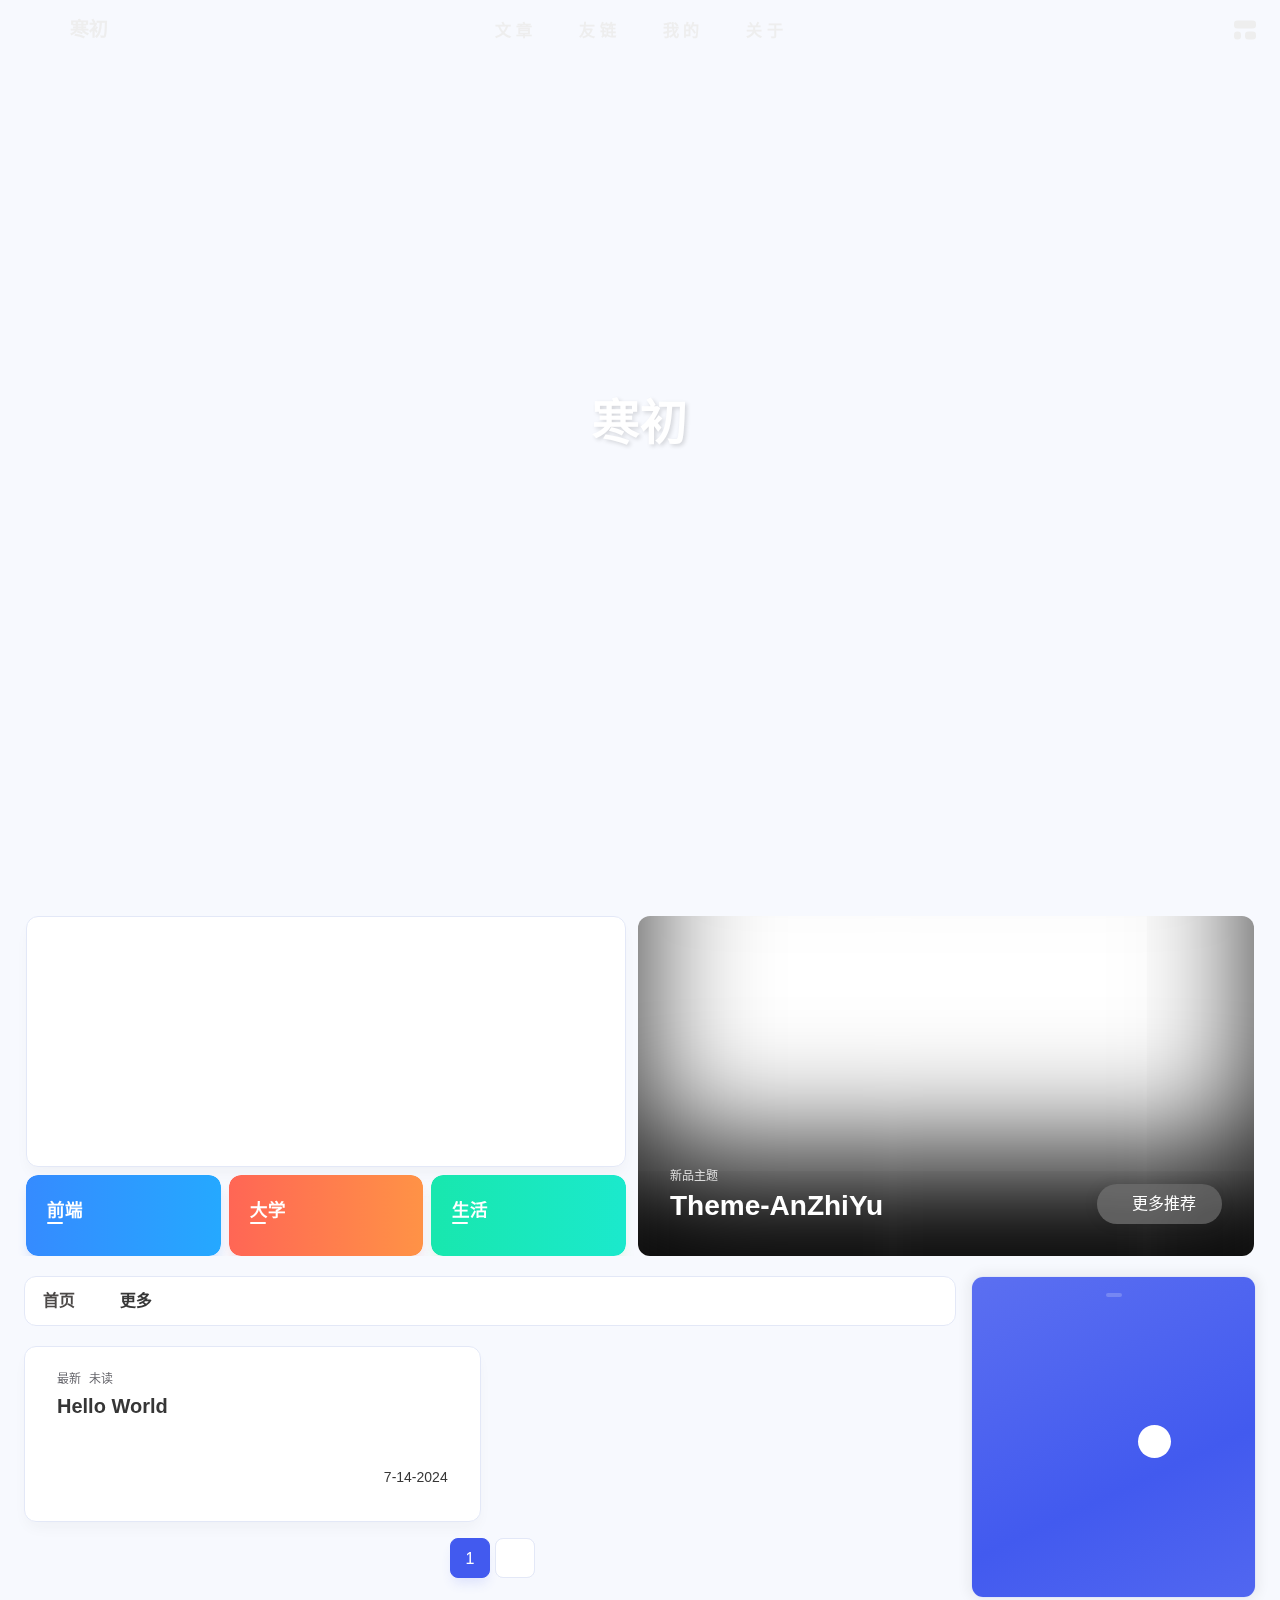
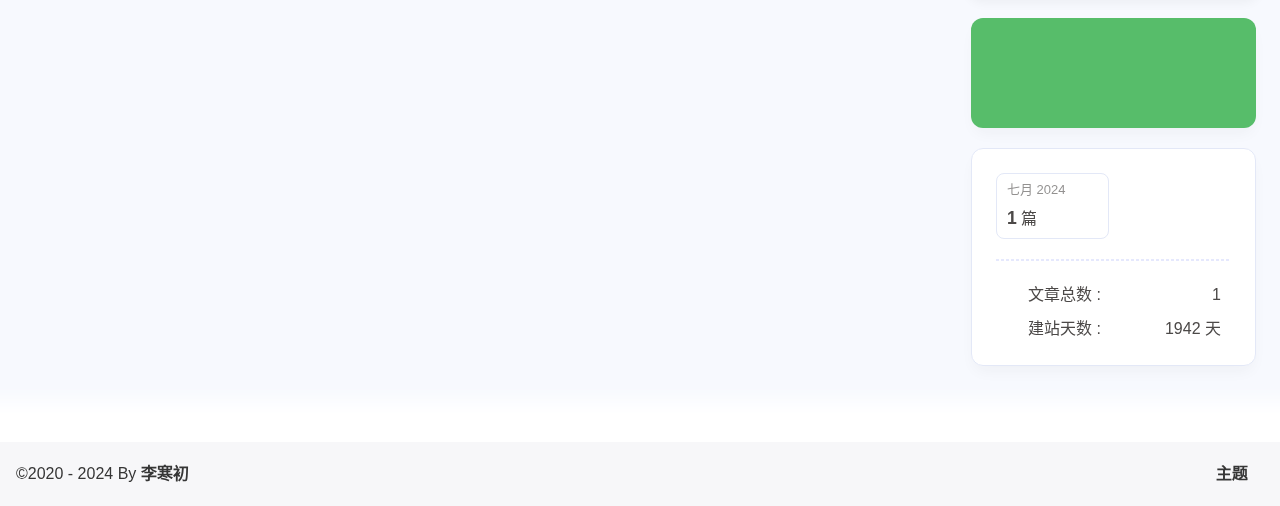
==== commit dfd429fd: "Site updated: 2024-07-14 22:15:46" ====
--- a/index.html
+++ b/index.html
@@ -1,205 +1,383 @@
-<!DOCTYPE html>
-<html>
-<head>
-  <meta charset="utf-8">
+<!DOCTYPE html><html lang="zh-CN" data-theme="light"><head><meta charset="UTF-8"><meta http-equiv="X-UA-Compatible" content="IE=edge"><meta name="viewport" content="width=device-width, initial-scale=1.0, user-scalable=no"><title>寒初 - 世界和平</title><meta name="author" content="李寒初"><meta name="copyright" content="李寒初"><meta name="format-detection" content="telephone=no"><meta name="theme-color" content="#f7f9fe"><meta name="mobile-web-app-capable" content="yes"><meta name="apple-touch-fullscreen" content="yes"><meta name="apple-mobile-web-app-title" content="寒初"><meta name="application-name" content="寒初"><meta name="apple-mobile-web-app-capable" content="yes"><meta name="apple-mobile-web-app-status-bar-style" content="#f7f9fe"><meta property="og:type" content="website"><meta property="og:title" content="寒初"><meta property="og:url" content="https://gnight6.github.io/index.html"><meta property="og:site_name" content="寒初"><meta property="og:description"><meta property="og:locale" content="zh-CN"><meta property="og:image" content="https://bu.dusays.com/2023/04/27/64496e511b09c.jpg"><meta property="article:author" content="李寒初"><meta property="article:tag"><meta name="twitter:card" content="summary"><meta name="twitter:image" content="https://bu.dusays.com/2023/04/27/64496e511b09c.jpg"><meta name="description"><link rel="shortcut icon" href="/favicon.ico"><link rel="canonical" href="https://gnight6.github.io/"><link rel="preconnect" href="//cdn.cbd.int"/><meta name="google-site-verification" content="xxx"/><meta name="baidu-site-verification" content="code-xxx"/><meta name="msvalidate.01" content="xxx"/><link rel="stylesheet" href="/css/index.css"><link rel="stylesheet" href="https://cdn.cbd.int/node-snackbar@0.1.16/dist/snackbar.min.css" media="print" onload="this.media='all'"><link rel="stylesheet" href="https://cdn.cbd.int/@fancyapps/ui@5.0.28/dist/fancybox/fancybox.css" media="print" onload="this.media='all'"><script>const GLOBAL_CONFIG = {
+  linkPageTop: undefined,
+  peoplecanvas: {"enable":true,"img":"https://upload-bbs.miyoushe.com/upload/2023/09/03/125766904/ee23df8517f3c3e3efc4145658269c06_5714860933110284659.png"},
+  postHeadAiDescription: {"enable":true,"gptName":"AnZhiYu","mode":"local","switchBtn":false,"btnLink":"https://afdian.net/item/886a79d4db6711eda42a52540025c377","randomNum":3,"basicWordCount":1000,"key":"xxxx","Referer":"https://xx.xx/"},
+  diytitle: {"enable":true,"leaveTitle":"w(ﾟДﾟ)w 不要走！再看看嘛！","backTitle":"♪(^∇^*)欢迎肥来！"},
+  LA51: undefined,
+  greetingBox: undefined,
+  twikooEnvId: '',
+  commentBarrageConfig:undefined,
+  root: '/',
+  preloader: {"source":3},
+  friends_vue_info: undefined,
+  navMusic: true,
+  mainTone: undefined,
+  authorStatus: {"skills":null},
+  algolia: undefined,
+  localSearch: undefined,
+  translate: {"defaultEncoding":2,"translateDelay":0,"msgToTraditionalChinese":"繁","msgToSimplifiedChinese":"简","rightMenuMsgToTraditionalChinese":"转为繁体","rightMenuMsgToSimplifiedChinese":"转为简体"},
+  noticeOutdate: undefined,
+  highlight: {"plugin":"highlight.js","highlightCopy":true,"highlightLang":true,"highlightHeightLimit":330},
+  copy: {
+    success: '复制成功',
+    error: '复制错误',
+    noSupport: '浏览器不支持'
+  },
+  relativeDate: {
+    homepage: false,
+    simplehomepage: true,
+    post: false
+  },
+  runtime: '天',
+  date_suffix: {
+    just: '刚刚',
+    min: '分钟前',
+    hour: '小时前',
+    day: '天前',
+    month: '个月前'
+  },
+  copyright: {"copy":true,"copyrightEbable":false,"limitCount":50,"languages":{"author":"作者: 李寒初","link":"链接: ","source":"来源: 寒初","info":"著作权归作者所有。商业转载请联系作者获得授权，非商业转载请注明出处。","copySuccess":"复制成功，复制和转载请标注本文地址"}},
+  lightbox: 'fancybox',
+  Snackbar: {"chs_to_cht":"你已切换为繁体","cht_to_chs":"你已切换为简体","day_to_night":"你已切换为深色模式","night_to_day":"你已切换为浅色模式","bgLight":"#425AEF","bgDark":"#1f1f1f","position":"top-center"},
+  source: {
+    justifiedGallery: {
+      js: 'https://cdn.cbd.int/flickr-justified-gallery@2.1.2/dist/fjGallery.min.js',
+      css: 'https://cdn.cbd.int/flickr-justified-gallery@2.1.2/dist/fjGallery.css'
+    }
+  },
+  isPhotoFigcaption: false,
+  islazyload: true,
+  isAnchor: false,
+  shortcutKey: undefined,
+  autoDarkmode: true
+}</script><script id="config-diff">var GLOBAL_CONFIG_SITE = {
+  configTitle: '寒初',
+  title: '寒初',
+  postAI: '',
+  pageFillDescription: '',
+  isPost: false,
+  isHome: true,
+  isHighlightShrink: true,
+  isToc: false,
+  postUpdate: '2024-07-14 22:15:38',
+  postMainColor: '',
+}</script><noscript><style type="text/css">
+  #nav {
+    opacity: 1
+  }
+  .justified-gallery img {
+    opacity: 1
+  }
+
+  #recent-posts time,
+  #post-meta time {
+    display: inline !important
+  }
+</style></noscript><script>(win=>{
+      win.saveToLocal = {
+        set: (key, value, ttl) => {
+          if (ttl === 0) return
+          const now = Date.now()
+          const expiry = now + ttl * 86400000
+          const item = {
+            value,
+            expiry
+          }
+          localStorage.setItem(key, JSON.stringify(item))
+        },
+      
+        get: key => {
+          const itemStr = localStorage.getItem(key)
+      
+          if (!itemStr) {
+            return undefined
+          }
+          const item = JSON.parse(itemStr)
+          const now = Date.now()
+      
+          if (now > item.expiry) {
+            localStorage.removeItem(key)
+            return undefined
+          }
+          return item.value
+        }
+      }
+    
+      win.getScript = (url, attr = {}) => new Promise((resolve, reject) => {
+        const script = document.createElement('script')
+        script.src = url
+        script.async = true
+        script.onerror = reject
+        script.onload = script.onreadystatechange = function() {
+          const loadState = this.readyState
+          if (loadState && loadState !== 'loaded' && loadState !== 'complete') return
+          script.onload = script.onreadystatechange = null
+          resolve()
+        }
+
+        Object.keys(attr).forEach(key => {
+          script.setAttribute(key, attr[key])
+        })
+
+        document.head.appendChild(script)
+      })
+    
+      win.getCSS = (url, id = false) => new Promise((resolve, reject) => {
+        const link = document.createElement('link')
+        link.rel = 'stylesheet'
+        link.href = url
+        if (id) link.id = id
+        link.onerror = reject
+        link.onload = link.onreadystatechange = function() {
+          const loadState = this.readyState
+          if (loadState && loadState !== 'loaded' && loadState !== 'complete') return
+          link.onload = link.onreadystatechange = null
+          resolve()
+        }
+        document.head.appendChild(link)
+      })
+    
+      win.activateDarkMode = () => {
+        document.documentElement.setAttribute('data-theme', 'dark')
+        if (document.querySelector('meta[name="theme-color"]') !== null) {
+          document.querySelector('meta[name="theme-color"]').setAttribute('content', '#18171d')
+        }
+      }
+      win.activateLightMode = () => {
+        document.documentElement.setAttribute('data-theme', 'light')
+        if (document.querySelector('meta[name="theme-color"]') !== null) {
+          document.querySelector('meta[name="theme-color"]').setAttribute('content', '#f7f9fe')
+        }
+      }
+      const t = saveToLocal.get('theme')
+    
+          const isDarkMode = window.matchMedia('(prefers-color-scheme: dark)').matches
+          const isLightMode = window.matchMedia('(prefers-color-scheme: light)').matches
+          const isNotSpecified = window.matchMedia('(prefers-color-scheme: no-preference)').matches
+          const hasNoSupport = !isDarkMode && !isLightMode && !isNotSpecified
+
+          if (t === undefined) {
+            if (isLightMode) activateLightMode()
+            else if (isDarkMode) activateDarkMode()
+            else if (isNotSpecified || hasNoSupport) {
+              const now = new Date()
+              const hour = now.getHours()
+              const isNight = hour <= 6 || hour >= 18
+              isNight ? activateDarkMode() : activateLightMode()
+            }
+            window.matchMedia('(prefers-color-scheme: dark)').addListener(e => {
+              if (saveToLocal.get('theme') === undefined) {
+                e.matches ? activateDarkMode() : activateLightMode()
+              }
+            })
+          } else if (t === 'light') activateLightMode()
+          else activateDarkMode()
+        
+      const asideStatus = saveToLocal.get('aside-status')
+      if (asideStatus !== undefined) {
+        if (asideStatus === 'hide') {
+          document.documentElement.classList.add('hide-aside')
+        } else {
+          document.documentElement.classList.remove('hide-aside')
+        }
+      }
+    
+      const detectApple = () => {
+        if(/iPad|iPhone|iPod|Macintosh/.test(navigator.userAgent)){
+          document.documentElement.classList.add('apple')
+        }
+      }
+      detectApple()
+    })(window)</script><meta name="generator" content="Hexo 7.3.0"></head><body data-type="anzhiyu"><div id="web_bg"></div><div id="an_music_bg"></div><div id="loading-box" onclick="document.getElementById(&quot;loading-box&quot;).classList.add(&quot;loaded&quot;)"><div class="loading-bg"><img class="loading-img nolazyload" alt="加载头像" src="https://npm.elemecdn.com/anzhiyu-blog-static@1.0.4/img/avatar.jpg"/><div class="loading-image-dot"></div></div></div><script>const preloader = {
+  endLoading: () => {
+    document.getElementById('loading-box').classList.add("loaded");
+  },
+  initLoading: () => {
+    document.getElementById('loading-box').classList.remove("loaded")
+  }
+}
+window.addEventListener('load',()=> { preloader.endLoading() })
+setTimeout(function(){preloader.endLoading();},10000)
+
+if (true) {
+  document.addEventListener('pjax:send', () => { preloader.initLoading() })
+  document.addEventListener('pjax:complete', () => { preloader.endLoading() })
+}</script><link rel="stylesheet" href="https://cdn.cbd.int/anzhiyu-theme-static@1.1.10/progress_bar/progress_bar.css"/><script async="async" src="https://cdn.cbd.int/pace-js@1.2.4/pace.min.js" data-pace-options="{ &quot;restartOnRequestAfter&quot;:false,&quot;eventLag&quot;:false}"></script><div class="page" id="body-wrap"><header class="full_page" id="page-header" style="/img/top.png"><nav id="nav"><div id="nav-group"><span id="blog_name"><div class="back-home-button"><i class="anzhiyufont anzhiyu-icon-grip-vertical"></i><div class="back-menu-list-groups"><div class="back-menu-list-group"><div class="back-menu-list-title">网页</div><div class="back-menu-list"><a class="back-menu-item" target="_blank" rel="noopener" href="https://blog.anheyu.com/" title="博客"><img class="back-menu-item-icon" src= "[data-uri]" onerror="this.onerror=null,this.src=&quot;/img/404.jpg&quot;" data-lazy-src="/img/favicon.ico" alt="博客"/><span class="back-menu-item-text">博客</span></a></div></div><div class="back-menu-list-group"><div class="back-menu-list-title">项目</div><div class="back-menu-list"><a class="back-menu-item" target="_blank" rel="noopener" href="https://image.anheyu.com/" title="安知鱼图床"><img class="back-menu-item-icon" src= "[data-uri]" onerror="this.onerror=null,this.src=&quot;/img/404.jpg&quot;" data-lazy-src="https://image.anheyu.com/favicon.ico" alt="安知鱼图床"/><span class="back-menu-item-text">安知鱼图床</span></a></div></div></div></div><a id="site-name" href="/" accesskey="h"><div class="title">寒初</div><i class="anzhiyufont anzhiyu-icon-house-chimney"></i></a><div id="he-plugin-simple"></div><script>var WIDGET = {
+  "CONFIG": {
+    "modules": "0124",
+    "background": "2",
+    "tmpColor": "FFFFFF",
+    "tmpSize": "16",
+    "cityColor": "FFFFFF",
+    "citySize": "16",
+    "aqiColor": "E8D87B",
+    "aqiSize": "16",
+    "weatherIconSize": "24",
+    "alertIconSize": "18",
+    "padding": "10px 10px 10px 10px",
+    "shadow": "0",
+    "language": "auto",
+    "borderRadius": "20",
+    "fixed": "true",
+    "vertical": "top",
+    "horizontal": "left",
+    "left": "20",
+    "top": "7.1",
+    "key": "df245676fb434a0691ead1c63341cd94"
+  }
+}
+</script><link rel="stylesheet" href="https://widget.qweather.net/simple/static/css/he-simple.css?v=1.4.0"/><script src="https://widget.qweather.net/simple/static/js/he-simple.js?v=1.4.0"></script></span><div class="mask-name-container"><div id="name-container"><a id="page-name" href="javascript:anzhiyu.scrollToDest(0, 500)">PAGE_NAME</a></div></div><div id="menus"><div class="menus_items"><div class="menus_item"><a class="site-page" href="javascript:void(0);"><span> 文章</span></a><ul class="menus_item_child"><li><a class="site-page child faa-parent animated-hover" href="/archives/"><i class="anzhiyufont anzhiyu-icon-box-archive faa-tada" style="font-size: 0.9em;"></i><span> 隧道</span></a></li><li><a class="site-page child faa-parent animated-hover" href="/categories/"><i class="anzhiyufont anzhiyu-icon-shapes faa-tada" style="font-size: 0.9em;"></i><span> 分类</span></a></li><li><a class="site-page child faa-parent animated-hover" href="/tags/"><i class="anzhiyufont anzhiyu-icon-tags faa-tada" style="font-size: 0.9em;"></i><span> 标签</span></a></li></ul></div><div class="menus_item"><a class="site-page" href="javascript:void(0);"><span> 友链</span></a><ul class="menus_item_child"><li><a class="site-page child faa-parent animated-hover" href="/link/"><i class="anzhiyufont anzhiyu-icon-link faa-tada" style="font-size: 0.9em;"></i><span> 友人帐</span></a></li><li><a class="site-page child faa-parent animated-hover" href="/fcircle/"><i class="anzhiyufont anzhiyu-icon-artstation faa-tada" style="font-size: 0.9em;"></i><span> 朋友圈</span></a></li><li><a class="site-page child faa-parent animated-hover" href="/comments/"><i class="anzhiyufont anzhiyu-icon-envelope faa-tada" style="font-size: 0.9em;"></i><span> 留言板</span></a></li></ul></div><div class="menus_item"><a class="site-page" href="javascript:void(0);"><span> 我的</span></a><ul class="menus_item_child"><li><a class="site-page child faa-parent animated-hover" href="/music/"><i class="anzhiyufont anzhiyu-icon-music faa-tada" style="font-size: 0.9em;"></i><span> 音乐馆</span></a></li><li><a class="site-page child faa-parent animated-hover" href="/bangumis/"><i class="anzhiyufont anzhiyu-icon-bilibili faa-tada" style="font-size: 0.9em;"></i><span> 追番页</span></a></li><li><a class="site-page child faa-parent animated-hover" href="/album/"><i class="anzhiyufont anzhiyu-icon-images faa-tada" style="font-size: 0.9em;"></i><span> 相册集</span></a></li><li><a class="site-page child faa-parent animated-hover" href="/air-conditioner/"><i class="anzhiyufont anzhiyu-icon-fan faa-tada" style="font-size: 0.9em;"></i><span> 小空调</span></a></li></ul></div><div class="menus_item"><a class="site-page" href="javascript:void(0);"><span> 关于</span></a><ul class="menus_item_child"><li><a class="site-page child faa-parent animated-hover" href="/about/"><i class="anzhiyufont anzhiyu-icon-paper-plane faa-tada" style="font-size: 0.9em;"></i><span> 关于本人</span></a></li><li><a class="site-page child faa-parent animated-hover" href="/essay/"><i class="anzhiyufont anzhiyu-icon-lightbulb faa-tada" style="font-size: 0.9em;"></i><span> 闲言碎语</span></a></li><li><a class="site-page child faa-parent animated-hover" href="javascript:toRandomPost()"><i class="anzhiyufont anzhiyu-icon-shoe-prints1 faa-tada" style="font-size: 0.9em;"></i><span> 随便逛逛</span></a></li></ul></div></div></div><div id="nav-right"><div class="nav-button only-home" id="travellings_button" title="随机前往一个开往项目网站"><a class="site-page" onclick="anzhiyu.totraveling()" title="随机前往一个开往项目网站" href="javascript:void(0);" rel="external nofollow" data-pjax-state="external"><i class="anzhiyufont anzhiyu-icon-train"></i></a></div><div class="nav-button" id="randomPost_button"><a class="site-page" onclick="toRandomPost()" title="随机前往一个文章" href="javascript:void(0);"><i class="anzhiyufont anzhiyu-icon-dice"></i></a></div><input id="center-console" type="checkbox"/><label class="widget" for="center-console" title="中控台" onclick="anzhiyu.switchConsole();"><i class="left"></i><i class="widget center"></i><i class="widget right"></i></label><div id="console"><div class="console-card-group-reward"><ul class="reward-all console-card"><li class="reward-item"><a href="https://npm.elemecdn.com/anzhiyu-blog@1.1.6/img/post/common/qrcode-weichat.png" target="_blank"><img class="post-qr-code-img" alt="微信" src= "[data-uri]" onerror="this.onerror=null,this.src=&quot;/img/404.jpg&quot;" data-lazy-src="https://npm.elemecdn.com/anzhiyu-blog@1.1.6/img/post/common/qrcode-weichat.png"/></a><div class="post-qr-code-desc">微信</div></li><li class="reward-item"><a href="https://npm.elemecdn.com/anzhiyu-blog@1.1.6/img/post/common/qrcode-alipay.png" target="_blank"><img class="post-qr-code-img" alt="支付宝" src= "[data-uri]" onerror="this.onerror=null,this.src=&quot;/img/404.jpg&quot;" data-lazy-src="https://npm.elemecdn.com/anzhiyu-blog@1.1.6/img/post/common/qrcode-alipay.png"/></a><div class="post-qr-code-desc">支付宝</div></li></ul></div><div class="console-card-group"><div class="console-card-group-left"><div class="console-card" id="card-newest-comments"><div class="card-content"><div class="author-content-item-tips">互动</div><span class="author-content-item-title"> 最新评论</span></div><div class="aside-list"><span>正在加载中...</span></div></div></div><div class="console-card-group-right"><div class="console-card tags"><div class="card-content"><div class="author-content-item-tips">兴趣点</div><span class="author-content-item-title">寻找你感兴趣的领域</span></div></div><div class="console-card history"><div class="item-headline"><i class="anzhiyufont anzhiyu-icon-box-archiv"></i><span>文章</span></div><div class="card-archives"><div class="item-headline"><i class="anzhiyufont anzhiyu-icon-archive"></i><span>归档</span></div><ul class="card-archive-list"><li class="card-archive-list-item"><a class="card-archive-list-link" href="/archives/2024/07/"><span class="card-archive-list-date">七月 2024</span><div class="card-archive-list-count-group"><span class="card-archive-list-count">1</span><span>篇</span></div></a></li></ul></div><hr/></div></div></div><div class="button-group"><div class="console-btn-item"><a class="darkmode_switchbutton" title="显示模式切换" href="javascript:void(0);"><i class="anzhiyufont anzhiyu-icon-moon"></i></a></div><div class="console-btn-item" id="consoleHideAside" onclick="anzhiyu.hideAsideBtn()" title="边栏显示控制"><a class="asideSwitch"><i class="anzhiyufont anzhiyu-icon-arrows-left-right"></i></a></div><div class="console-btn-item" id="consoleMusic" onclick="anzhiyu.musicToggle()" title="音乐开关"><a class="music-switch"><i class="anzhiyufont anzhiyu-icon-music"></i></a></div></div><div class="console-mask" onclick="anzhiyu.hideConsole()" href="javascript:void(0);"></div></div><div class="nav-button" id="nav-totop"><a class="totopbtn" href="javascript:void(0);"><i class="anzhiyufont anzhiyu-icon-arrow-up"></i><span id="percent" onclick="anzhiyu.scrollToDest(0,500)">0</span></a></div><div id="toggle-menu"><a class="site-page" href="javascript:void(0);" title="切换"><i class="anzhiyufont anzhiyu-icon-bars"></i></a></div></div></div></nav><div id="site-info"><h1 id="site-title">寒初</h1></div><div id="scroll-down"><i class="anzhiyufont anzhiyu-icon-angle-down scroll-down-effects"></i></div></header><main id="blog-container"><div id="home_top"><div class="swiper_container_card" style="height: auto;width: 100%"><div id="bannerGroup"><div id="random-banner"><canvas id="peoplecanvas"></canvas><a id="random-hover" href="javascript:toRandomPost()"><i class="anzhiyufont anzhiyu-icon-paper-plane"></i><div class="bannerText">随便逛逛<i class="anzhiyufont anzhiyu-icon-arrow-right"></i></div></a></div><div class="categoryGroup"><div class="categoryItem" style="box-shadow:var(--anzhiyu-shadow-blue)"><a class="categoryButton blue" href="/categories/%E5%89%8D%E7%AB%AF%E5%BC%80%E5%8F%91/"><span class="categoryButtonText">前端</span><i class="anzhiyufont anzhiyu-icon-dove"></i></a></div><div class="categoryItem" style="box-shadow:var(--anzhiyu-shadow-red)"><a class="categoryButton red" href="/categories/%E5%A4%A7%E5%AD%A6%E7%94%9F%E6%B6%AF/"><span class="categoryButtonText">大学</span><i class="anzhiyufont anzhiyu-icon-fire"></i></a></div><div class="categoryItem" style="box-shadow:var(--anzhiyu-shadow-green)"><a class="categoryButton green" href="/categories/%E7%94%9F%E6%B4%BB%E6%97%A5%E5%B8%B8/"><span class="categoryButtonText">生活</span><i class="anzhiyufont anzhiyu-icon-book"></i></a></div></div></div><div class="topGroup"><div class="recent-post-item" onclick="pjax.loadUrl(&quot;/2024/07/14/hello-world/&quot;)"><div class="post_cover left_radius"><a href="2024/07/14/hello-world/" title="Hello World"><span class="recent-post-top-text">荐</span><img class="post_bg" onerror="this.onerror=null;this.src='/img/404.jpg'" alt="cover"></a></div><div class="recent-post-info"><a class="article-title" href="2024/07/14/hello-world/" title="Hello World">Hello World</a></div></div><a class="todayCard" id="todayCard" target="_blank" rel="noopener" href="https://docs.anheyu.com/" style="z-index: 1;"><div class="todayCard-info"><div class="todayCard-tips">新品主题</div><div class="todayCard-title">Theme-AnZhiYu</div></div><img class="todayCard-cover" src= "[data-uri]" onerror="this.onerror=null,this.src=&quot;/img/404.jpg&quot;" data-lazy-src="https://bu.dusays.com/2023/05/13/645fa3cf90d70.webp" onerror="this.onerror=null;this.src='/img/404.jpg'" alt="封面"><div class="banner-button-group"><div class="banner-button" onclick="event.stopPropagation();event.preventDefault();anzhiyu.hideTodayCard();"><i class="anzhiyufont anzhiyu-icon-arrow-circle-right"></i><span class="banner-button-text">更多推荐</span></div></div></a></div><link rel="stylesheet"></div></div><div class="layout" id="content-inner"><div class="recent-posts" id="recent-posts"><div id="categoryBar"><div class="category-bar" id="category-bar"><div id="catalog-bar"><div id="catalog-list"><div class="catalog-list-item" id="首页"><a href="/">首页</a></div></div><div class="category-bar-next" id="category-bar-next" onclick="anzhiyu.scrollCategoryBarToRight()"><i class="anzhiyufont anzhiyu-icon-angle-double-right"></i></div><a class="catalog-more" href="/categories/">更多</a></div></div></div><div class="recent-post-item lastestpost-item" onclick="pjax.loadUrl('/2024/07/14/hello-world/')"><div class="recent-post-info no-cover"><div class="recent-post-info-top"><div class="recent-post-info-top-tips"><span class="newPost">最新</span><a class="unvisited-post" href="/2024/07/14/hello-world/" title="Hello World">未读</a></div><a class="article-title" href="/2024/07/14/hello-world/" title="Hello World">Hello World</a></div><div class="article-meta-wrap"><span class="post-meta-date"><i class="anzhiyufont anzhiyu-icon-calendar-days" style="font-size: 15px; display:none"></i><span class="article-meta-label">发表于</span><time datetime="2024-07-14T09:32:15.621Z" title="发表于 2024-07-14 17:32:15" time="2024-07-14 17:32:15">2024-07-14</time><time class="time_hidden" datetime="2024-07-14T09:32:15.621Z" title="更新于 2024-07-14 17:32:15" time="2024-07-14 17:32:15">2024-07-14</time></span></div><div class="content">Welcome to Hexo! This is your very first post. Check documentation for more info. If you get any problems when using Hexo, you can find the answer in troubleshooting or you can ask me on GitHub.
+Quick StartCreate a new post$ hexo new &quot;My New Post&quot;
+
+More info: Writing
+Run server$ hexo server
+
+More info: Server
+Generate static files$ hexo generate
+
+More info: Generating
+Deploy to remote sites$ hexo deploy
+
+More info: Deployment
+</div></div></div><nav id="pagination"><div class="pagination"><span class="page-number current">1</span><div class="toPageGroup"><input id="toPageText" oninput="value=value.replace(/[^0-9]/g,'')" maxlength="3" onkeyup="this.value=this.value.replace(/[^u4e00-u9fa5w]/g,'')" aria-label="toPage"><a id="toPageButton" onclick="anzhiyu.toPage()"><i class="anzhiyufont anzhiyu-icon-angles-right" style="font-weight: inherit; font-size: 1rem;"></i></a></div></div></nav></div><div class="aside-content" id="aside-content"><div class="card-widget card-info"><div class="card-content"><div class="author-info__sayhi" id="author-info__sayhi" onclick="anzhiyu.changeSayHelloText()"></div><div class="author-info-avatar"><img class="avatar-img" src= "[data-uri]" onerror="this.onerror=null,this.src=&quot;/img/404.jpg&quot;" data-lazy-src="https://bu.dusays.com/2023/04/27/64496e511b09c.jpg" onerror="this.onerror=null;this.src='/img/friend_404.gif'" alt="avatar"/><div class="author-status"><img class="g-status" src= "[data-uri]" onerror="this.onerror=null,this.src=&quot;/img/404.jpg&quot;" data-lazy-src="https://bu.dusays.com/2023/08/24/64e6ce9c507bb.png" alt="status"/></div></div><div class="author-info__description"></div></div></div><div class="card-widget anzhiyu-right-widget" id="card-wechat" onclick="null"><div id="flip-wrapper"><div id="flip-content"><div class="face" style="background: url(https://bu.dusays.com/2023/01/13/63c02edf44033.png) center center / 100% no-repeat"></div><div class="back face" style="background: url(https://bu.dusays.com/2023/05/13/645fa415e8694.png) center center / 100% no-repeat"></div></div></div></div><div class="sticky_layout"><div class="card-widget"><div class="card-archives"><div class="item-headline"><i class="anzhiyufont anzhiyu-icon-archive"></i><span>归档</span></div><ul class="card-archive-list"><li class="card-archive-list-item"><a class="card-archive-list-link" href="/archives/2024/07/"><span class="card-archive-list-date">七月 2024</span><div class="card-archive-list-count-group"><span class="card-archive-list-count">1</span><span>篇</span></div></a></li></ul></div><hr/><div class="card-webinfo"><div class="item-headline"><i class="anzhiyufont anzhiyu-icon-chart-line"></i><span>网站资讯</span></div><div class="webinfo"><div class="webinfo-item"><div class="webinfo-item-title"><i class="anzhiyufont anzhiyu-icon-file-lines"></i><div class="item-name">文章总数 :</div></div><div class="item-count">1</div></div><div class="webinfo-item"><div class="webinfo-item-title"><i class="anzhiyufont anzhiyu-icon-stopwatch"></i><div class="item-name">建站天数 :</div></div><div class="item-count" id="runtimeshow" data-publishDate="2021-03-31T16:00:00.000Z"><i class="anzhiyufont anzhiyu-icon-spinner anzhiyu-spin"></i></div></div></div></div></div></div></div></div></main><footer id="footer"><div id="footer-wrap"></div><div id="footer-bar"><div class="footer-bar-links"><div class="footer-bar-left"><div id="footer-bar-tips"><div class="copyright">&copy;2020 - 2024 By <a class="footer-bar-link" href="/" title="李寒初" target="_blank">李寒初</a></div></div><div id="footer-type-tips"></div></div><div class="footer-bar-right"><a class="footer-bar-link" target="_blank" rel="noopener" href="https://github.com/anzhiyu-c/hexo-theme-anzhiyu" title="主题">主题</a></div></div></div></footer></div><div id="sidebar"><div id="menu-mask"></div><div id="sidebar-menus"><div class="sidebar-site-data site-data is-center"><a href="/archives/" title="archive"><div class="headline">文章</div><div class="length-num">1</div></a><a href="/tags/" title="tag"><div class="headline">标签</div><div class="length-num">0</div></a><a href="/categories/" title="category"><div class="headline">分类</div><div class="length-num">0</div></a></div><span class="sidebar-menu-item-title">功能</span><div class="sidebar-menu-item"><a class="darkmode_switchbutton menu-child" href="javascript:void(0);" title="显示模式"><i class="anzhiyufont anzhiyu-icon-circle-half-stroke"></i><span>显示模式</span></a></div><div class="back-menu-list-groups"><div class="back-menu-list-group"><div class="back-menu-list-title">网页</div><div class="back-menu-list"><a class="back-menu-item" target="_blank" rel="noopener" href="https://blog.anheyu.com/" title="博客"><img class="back-menu-item-icon" src= "[data-uri]" onerror="this.onerror=null,this.src=&quot;/img/404.jpg&quot;" data-lazy-src="/img/favicon.ico" alt="博客"/><span class="back-menu-item-text">博客</span></a></div></div><div class="back-menu-list-group"><div class="back-menu-list-title">项目</div><div class="back-menu-list"><a class="back-menu-item" target="_blank" rel="noopener" href="https://image.anheyu.com/" title="安知鱼图床"><img class="back-menu-item-icon" src= "[data-uri]" onerror="this.onerror=null,this.src=&quot;/img/404.jpg&quot;" data-lazy-src="https://image.anheyu.com/favicon.ico" alt="安知鱼图床"/><span class="back-menu-item-text">安知鱼图床</span></a></div></div></div><div class="menus_items"><div class="menus_item"><a class="site-page" href="javascript:void(0);"><span> 文章</span></a><ul class="menus_item_child"><li><a class="site-page child faa-parent animated-hover" href="/archives/"><i class="anzhiyufont anzhiyu-icon-box-archive faa-tada" style="font-size: 0.9em;"></i><span> 隧道</span></a></li><li><a class="site-page child faa-parent animated-hover" href="/categories/"><i class="anzhiyufont anzhiyu-icon-shapes faa-tada" style="font-size: 0.9em;"></i><span> 分类</span></a></li><li><a class="site-page child faa-parent animated-hover" href="/tags/"><i class="anzhiyufont anzhiyu-icon-tags faa-tada" style="font-size: 0.9em;"></i><span> 标签</span></a></li></ul></div><div class="menus_item"><a class="site-page" href="javascript:void(0);"><span> 友链</span></a><ul class="menus_item_child"><li><a class="site-page child faa-parent animated-hover" href="/link/"><i class="anzhiyufont anzhiyu-icon-link faa-tada" style="font-size: 0.9em;"></i><span> 友人帐</span></a></li><li><a class="site-page child faa-parent animated-hover" href="/fcircle/"><i class="anzhiyufont anzhiyu-icon-artstation faa-tada" style="font-size: 0.9em;"></i><span> 朋友圈</span></a></li><li><a class="site-page child faa-parent animated-hover" href="/comments/"><i class="anzhiyufont anzhiyu-icon-envelope faa-tada" style="font-size: 0.9em;"></i><span> 留言板</span></a></li></ul></div><div class="menus_item"><a class="site-page" href="javascript:void(0);"><span> 我的</span></a><ul class="menus_item_child"><li><a class="site-page child faa-parent animated-hover" href="/music/"><i class="anzhiyufont anzhiyu-icon-music faa-tada" style="font-size: 0.9em;"></i><span> 音乐馆</span></a></li><li><a class="site-page child faa-parent animated-hover" href="/bangumis/"><i class="anzhiyufont anzhiyu-icon-bilibili faa-tada" style="font-size: 0.9em;"></i><span> 追番页</span></a></li><li><a class="site-page child faa-parent animated-hover" href="/album/"><i class="anzhiyufont anzhiyu-icon-images faa-tada" style="font-size: 0.9em;"></i><span> 相册集</span></a></li><li><a class="site-page child faa-parent animated-hover" href="/air-conditioner/"><i class="anzhiyufont anzhiyu-icon-fan faa-tada" style="font-size: 0.9em;"></i><span> 小空调</span></a></li></ul></div><div class="menus_item"><a class="site-page" href="javascript:void(0);"><span> 关于</span></a><ul class="menus_item_child"><li><a class="site-page child faa-parent animated-hover" href="/about/"><i class="anzhiyufont anzhiyu-icon-paper-plane faa-tada" style="font-size: 0.9em;"></i><span> 关于本人</span></a></li><li><a class="site-page child faa-parent animated-hover" href="/essay/"><i class="anzhiyufont anzhiyu-icon-lightbulb faa-tada" style="font-size: 0.9em;"></i><span> 闲言碎语</span></a></li><li><a class="site-page child faa-parent animated-hover" href="javascript:toRandomPost()"><i class="anzhiyufont anzhiyu-icon-shoe-prints1 faa-tada" style="font-size: 0.9em;"></i><span> 随便逛逛</span></a></li></ul></div></div><span class="sidebar-menu-item-title">标签</span></div></div><div id="rightside"><div id="rightside-config-hide"><button id="translateLink" type="button" title="简繁转换">繁</button><button id="darkmode" type="button" title="浅色和深色模式转换"><i class="anzhiyufont anzhiyu-icon-circle-half-stroke"></i></button><button id="hide-aside-btn" type="button" title="单栏和双栏切换"><i class="anzhiyufont anzhiyu-icon-arrows-left-right"></i></button></div><div id="rightside-config-show"><button id="rightside-config" type="button" title="设置"><i class="anzhiyufont anzhiyu-icon-gear"></i></button><button id="go-up" type="button" title="回到顶部"><i class="anzhiyufont anzhiyu-icon-arrow-up"></i></button></div></div><div id="nav-music"><a id="nav-music-hoverTips" onclick="anzhiyu.musicToggle()" accesskey="m">播放音乐</a><div id="console-music-bg"></div><meting-js id="8152976493" server="netease" type="playlist" mutex="true" preload="none" theme="var(--anzhiyu-main)" data-lrctype="0" order="random" volume="0.7"></meting-js></div><div id="rightMenu"><div class="rightMenu-group rightMenu-small"><div class="rightMenu-item" id="menu-backward"><i class="anzhiyufont anzhiyu-icon-arrow-left"></i></div><div class="rightMenu-item" id="menu-forward"><i class="anzhiyufont anzhiyu-icon-arrow-right"></i></div><div class="rightMenu-item" id="menu-refresh"><i class="anzhiyufont anzhiyu-icon-arrow-rotate-right" style="font-size: 1rem;"></i></div><div class="rightMenu-item" id="menu-top"><i class="anzhiyufont anzhiyu-icon-arrow-up"></i></div></div><div class="rightMenu-group rightMenu-line rightMenuPlugin"><div class="rightMenu-item" id="menu-copytext"><i class="anzhiyufont anzhiyu-icon-copy"></i><span>复制选中文本</span></div><div class="rightMenu-item" id="menu-pastetext"><i class="anzhiyufont anzhiyu-icon-paste"></i><span>粘贴文本</span></div><a class="rightMenu-item" id="menu-commenttext"><i class="anzhiyufont anzhiyu-icon-comment-medical"></i><span>引用到评论</span></a><div class="rightMenu-item" id="menu-newwindow"><i class="anzhiyufont anzhiyu-icon-window-restore"></i><span>新窗口打开</span></div><div class="rightMenu-item" id="menu-copylink"><i class="anzhiyufont anzhiyu-icon-link"></i><span>复制链接地址</span></div><div class="rightMenu-item" id="menu-copyimg"><i class="anzhiyufont anzhiyu-icon-images"></i><span>复制此图片</span></div><div class="rightMenu-item" id="menu-downloadimg"><i class="anzhiyufont anzhiyu-icon-download"></i><span>下载此图片</span></div><div class="rightMenu-item" id="menu-newwindowimg"><i class="anzhiyufont anzhiyu-icon-window-restore"></i><span>新窗口打开图片</span></div><div class="rightMenu-item" id="menu-search"><i class="anzhiyufont anzhiyu-icon-magnifying-glass"></i><span>站内搜索</span></div><div class="rightMenu-item" id="menu-searchBaidu"><i class="anzhiyufont anzhiyu-icon-magnifying-glass"></i><span>百度搜索</span></div><div class="rightMenu-item" id="menu-music-toggle"><i class="anzhiyufont anzhiyu-icon-play"></i><span>播放音乐</span></div><div class="rightMenu-item" id="menu-music-back"><i class="anzhiyufont anzhiyu-icon-backward"></i><span>切换到上一首</span></div><div class="rightMenu-item" id="menu-music-forward"><i class="anzhiyufont anzhiyu-icon-forward"></i><span>切换到下一首</span></div><div class="rightMenu-item" id="menu-music-playlist" onclick="window.open(&quot;https://y.qq.com/n/ryqq/playlist/8802438608&quot;, &quot;_blank&quot;);" style="display: none;"><i class="anzhiyufont anzhiyu-icon-radio"></i><span>查看所有歌曲</span></div><div class="rightMenu-item" id="menu-music-copyMusicName"><i class="anzhiyufont anzhiyu-icon-copy"></i><span>复制歌名</span></div></div><div class="rightMenu-group rightMenu-line rightMenuOther"><a class="rightMenu-item menu-link" id="menu-randomPost"><i class="anzhiyufont anzhiyu-icon-shuffle"></i><span>随便逛逛</span></a><a class="rightMenu-item menu-link" href="/categories/"><i class="anzhiyufont anzhiyu-icon-cube"></i><span>博客分类</span></a><a class="rightMenu-item menu-link" href="/tags/"><i class="anzhiyufont anzhiyu-icon-tags"></i><span>文章标签</span></a></div><div class="rightMenu-group rightMenu-line rightMenuOther"><a class="rightMenu-item" id="menu-copy" href="javascript:void(0);"><i class="anzhiyufont anzhiyu-icon-copy"></i><span>复制地址</span></a><a class="rightMenu-item" id="menu-commentBarrage" href="javascript:void(0);"><i class="anzhiyufont anzhiyu-icon-message"></i><span class="menu-commentBarrage-text">关闭热评</span></a><a class="rightMenu-item" id="menu-darkmode" href="javascript:void(0);"><i class="anzhiyufont anzhiyu-icon-circle-half-stroke"></i><span class="menu-darkmode-text">深色模式</span></a><a class="rightMenu-item" id="menu-translate" href="javascript:void(0);"><i class="anzhiyufont anzhiyu-icon-language"></i><span>轉為繁體</span></a></div></div><div id="rightmenu-mask"></div><div><script src="/js/utils.js"></script><script src="/js/main.js"></script><script src="/js/tw_cn.js"></script><script src="https://cdn.cbd.int/@fancyapps/ui@5.0.28/dist/fancybox/fancybox.umd.js"></script><script src="https://cdn.cbd.int/instant.page@5.2.0/instantpage.js" type="module"></script><script src="https://cdn.cbd.int/vanilla-lazyload@17.8.5/dist/lazyload.iife.min.js"></script><script src="https://cdn.cbd.int/node-snackbar@0.1.16/dist/snackbar.min.js"></script><canvas id="universe"></canvas><script async src="https://npm.elemecdn.com/anzhiyu-theme-static@1.0.0/dark/dark.js"></script><script>// 消除控制台打印
+var HoldLog = console.log;
+console.log = function () {};
+let now1 = new Date();
+queueMicrotask(() => {
+  const Log = function () {
+    HoldLog.apply(console, arguments);
+  }; //在恢复前输出日志
+  const grt = new Date("04/01/2021 00:00:00"); //此处修改你的建站时间或者网站上线时间
+  now1.setTime(now1.getTime() + 250);
+  const days = (now1 - grt) / 1000 / 60 / 60 / 24;
+  const dnum = Math.floor(days);
+  const ascll = [
+    `欢迎使用安知鱼!`,
+    `生活明朗, 万物可爱`,
+    `
+        
+       █████╗ ███╗   ██╗███████╗██╗  ██╗██╗██╗   ██╗██╗   ██╗
+      ██╔══██╗████╗  ██║╚══███╔╝██║  ██║██║╚██╗ ██╔╝██║   ██║
+      ███████║██╔██╗ ██║  ███╔╝ ███████║██║ ╚████╔╝ ██║   ██║
+      ██╔══██║██║╚██╗██║ ███╔╝  ██╔══██║██║  ╚██╔╝  ██║   ██║
+      ██║  ██║██║ ╚████║███████╗██║  ██║██║   ██║   ╚██████╔╝
+      ╚═╝  ╚═╝╚═╝  ╚═══╝╚══════╝╚═╝  ╚═╝╚═╝   ╚═╝    ╚═════╝
+        
+        `,
+    "已上线",
+    dnum,
+    "天",
+    "©2020 By 安知鱼 V1.6.12",
+  ];
+  const ascll2 = [`NCC2-036`, `调用前置摄像头拍照成功，识别为【小笨蛋】.`, `Photo captured: `, `🤪`];
+
+  setTimeout(
+    Log.bind(
+      console,
+      `\n%c${ascll[0]} %c ${ascll[1]} %c ${ascll[2]} %c${ascll[3]}%c ${ascll[4]}%c ${ascll[5]}\n\n%c ${ascll[6]}\n`,
+      "color:#425AEF",
+      "",
+      "color:#425AEF",
+      "color:#425AEF",
+      "",
+      "color:#425AEF",
+      ""
+    )
+  );
+  setTimeout(
+    Log.bind(
+      console,
+      `%c ${ascll2[0]} %c ${ascll2[1]} %c \n${ascll2[2]} %c\n${ascll2[3]}\n`,
+      "color:white; background-color:#4fd953",
+      "",
+      "",
+      'background:url("https://npm.elemecdn.com/anzhiyu-blog@1.1.6/img/post/common/tinggge.gif") no-repeat;font-size:450%'
+    )
+  );
+
+  setTimeout(Log.bind(console, "%c WELCOME %c 你好，小笨蛋.", "color:white; background-color:#4f90d9", ""));
+
+  setTimeout(
+    console.warn.bind(
+      console,
+      "%c ⚡ Powered by 安知鱼 %c 你正在访问 李寒初 的博客.",
+      "color:white; background-color:#f0ad4e",
+      ""
+    )
+  );
+
+  setTimeout(Log.bind(console, "%c W23-12 %c 你已打开控制台.", "color:white; background-color:#4f90d9", ""));
+
+  setTimeout(
+    console.warn.bind(console, "%c S013-782 %c 你现在正处于监控中.", "color:white; background-color:#d9534f", "")
+  );
+});</script><script async src="/anzhiyu/random.js"></script><div class="js-pjax"><script>if (typeof gsap === "object") {
+  getScript("/js/anzhiyu/people.js", {defer:true})
+} else {
+  getScript("https://cdn.cbd.int/anzhiyu-theme-static@1.0.0/gsap/gsap.min.js").then(()=>{
+    getScript("/js/anzhiyu/people.js", {defer:true})
+  });
+}</script><input type="hidden" name="page-type" id="page-type" value="anzhiyu"></div><script>var visitorMail = "";
+</script><script async data-pjax src="https://cdn.cbd.int/anzhiyu-theme-static@1.0.0/waterfall/waterfall.js"></script><script src="https://lf3-cdn-tos.bytecdntp.com/cdn/expire-1-M/qrcodejs/1.0.0/qrcode.min.js"></script><link rel="stylesheet" href="https://cdn.cbd.int/anzhiyu-theme-static@1.1.9/icon/ali_iconfont_css.css"><link rel="stylesheet" href="https://cdn.cbd.int/anzhiyu-theme-static@1.0.0/aplayer/APlayer.min.css" media="print" onload="this.media='all'"><script src="https://cdn.cbd.int/anzhiyu-blog-static@1.0.1/js/APlayer.min.js"></script><script src="https://cdn.cbd.int/hexo-anzhiyu-music@1.0.1/assets/js/Meting2.min.js"></script><script src="https://cdn.cbd.int/pjax@0.2.8/pjax.min.js"></script><script>let pjaxSelectors = ["head > title","#config-diff","#body-wrap","#rightside-config-hide","#rightside-config-show",".js-pjax"]
+var pjax = new Pjax({
+  elements: 'a:not([target="_blank"])',
+  selectors: pjaxSelectors,
+  cacheBust: false,
+  analytics: false,
+  scrollRestoration: false
+})
+
+document.addEventListener('pjax:send', function () {
+  // removeEventListener scroll 
+  anzhiyu.removeGlobalFnEvent('pjax')
+  anzhiyu.removeGlobalFnEvent('themeChange')
+
+  document.getElementById('rightside').classList.remove('rightside-show')
   
-  
-  <title>Hexo</title>
-  <meta name="viewport" content="width=device-width, initial-scale=1, shrink-to-fit=no">
-  <meta property="og:type" content="website">
-<meta property="og:title" content="Hexo">
-<meta property="og:url" content="https://gnight6.github.io/index.html">
-<meta property="og:site_name" content="Hexo">
-<meta property="og:locale" content="en_US">
-<meta property="article:author" content="John Doe">
-<meta name="twitter:card" content="summary">
-  
-    <link rel="alternate" href="/atom.xml" title="Hexo" type="application/atom+xml">
-  
-  
-    <link rel="shortcut icon" href="/favicon.png">
-  
-  
-  
-<link rel="stylesheet" href="/css/style.css">
-
-  
-    
-<link rel="stylesheet" href="/fancybox/jquery.fancybox.min.css">
-
-  
-  
-<meta name="generator" content="Hexo 7.3.0"></head>
-
-<body>
-  <div id="container">
-    <div id="wrap">
-      <header id="header">
-  <div id="banner"></div>
-  <div id="header-outer" class="outer">
-    <div id="header-title" class="inner">
-      <h1 id="logo-wrap">
-        <a href="/" id="logo">Hexo</a>
-      </h1>
-      
-    </div>
-    <div id="header-inner" class="inner">
-      <nav id="main-nav">
-        <a id="main-nav-toggle" class="nav-icon"><span class="fa fa-bars"></span></a>
-        
-          <a class="main-nav-link" href="/">Home</a>
-        
-          <a class="main-nav-link" href="/archives">Archives</a>
-        
-      </nav>
-      <nav id="sub-nav">
-        
-        
-          <a class="nav-icon" href="/atom.xml" title="RSS Feed"><span class="fa fa-rss"></span></a>
-        
-        <a class="nav-icon nav-search-btn" title="Search"><span class="fa fa-search"></span></a>
-      </nav>
-      <div id="search-form-wrap">
-        <form action="//google.com/search" method="get" accept-charset="UTF-8" class="search-form"><input type="search" name="q" class="search-form-input" placeholder="Search"><button type="submit" class="search-form-submit">&#xF002;</button><input type="hidden" name="sitesearch" value="https://gnight6.github.io"></form>
-      </div>
-    </div>
-  </div>
-</header>
-
-      <div class="outer">
-        <section id="main">
-  
-    <article id="post-hello-world" class="h-entry article article-type-post" itemprop="blogPost" itemscope itemtype="https://schema.org/BlogPosting">
-  <div class="article-meta">
-    <a href="/2024/07/14/hello-world/" class="article-date">
-  <time class="dt-published" datetime="2024-07-14T09:32:15.621Z" itemprop="datePublished">2024-07-14</time>
-</a>
-    
-  </div>
-  <div class="article-inner">
-    
-    
-      <header class="article-header">
-        
-  
-    <h1 itemprop="name">
-      <a class="p-name article-title" href="/2024/07/14/hello-world/">Hello World</a>
-    </h1>
-  
-
-      </header>
-    
-    <div class="e-content article-entry" itemprop="articleBody">
-      
-        <p>Welcome to <a target="_blank" rel="noopener" href="https://hexo.io/">Hexo</a>! This is your very first post. Check <a target="_blank" rel="noopener" href="https://hexo.io/docs/">documentation</a> for more info. If you get any problems when using Hexo, you can find the answer in <a target="_blank" rel="noopener" href="https://hexo.io/docs/troubleshooting.html">troubleshooting</a> or you can ask me on <a target="_blank" rel="noopener" href="https://github.com/hexojs/hexo/issues">GitHub</a>.</p>
-<h2 id="Quick-Start"><a href="#Quick-Start" class="headerlink" title="Quick Start"></a>Quick Start</h2><h3 id="Create-a-new-post"><a href="#Create-a-new-post" class="headerlink" title="Create a new post"></a>Create a new post</h3><figure class="highlight bash"><table><tr><td class="gutter"><pre><span class="line">1</span><br></pre></td><td class="code"><pre><span class="line">$ hexo new <span class="string">&quot;My New Post&quot;</span></span><br></pre></td></tr></table></figure>
-
-<p>More info: <a target="_blank" rel="noopener" href="https://hexo.io/docs/writing.html">Writing</a></p>
-<h3 id="Run-server"><a href="#Run-server" class="headerlink" title="Run server"></a>Run server</h3><figure class="highlight bash"><table><tr><td class="gutter"><pre><span class="line">1</span><br></pre></td><td class="code"><pre><span class="line">$ hexo server</span><br></pre></td></tr></table></figure>
-
-<p>More info: <a target="_blank" rel="noopener" href="https://hexo.io/docs/server.html">Server</a></p>
-<h3 id="Generate-static-files"><a href="#Generate-static-files" class="headerlink" title="Generate static files"></a>Generate static files</h3><figure class="highlight bash"><table><tr><td class="gutter"><pre><span class="line">1</span><br></pre></td><td class="code"><pre><span class="line">$ hexo generate</span><br></pre></td></tr></table></figure>
-
-<p>More info: <a target="_blank" rel="noopener" href="https://hexo.io/docs/generating.html">Generating</a></p>
-<h3 id="Deploy-to-remote-sites"><a href="#Deploy-to-remote-sites" class="headerlink" title="Deploy to remote sites"></a>Deploy to remote sites</h3><figure class="highlight bash"><table><tr><td class="gutter"><pre><span class="line">1</span><br></pre></td><td class="code"><pre><span class="line">$ hexo deploy</span><br></pre></td></tr></table></figure>
-
-<p>More info: <a target="_blank" rel="noopener" href="https://hexo.io/docs/one-command-deployment.html">Deployment</a></p>
-
-      
-    </div>
-    <footer class="article-footer">
-      <a data-url="https://gnight6.github.io/2024/07/14/hello-world/" data-id="clylf6jve0000acdx5wfkc396" data-title="Hello World" class="article-share-link"><span class="fa fa-share">Share</span></a>
-      
-      
-      
-    </footer>
-  </div>
-  
-</article>
-
-
-
-  
-
-
-</section>
-        
-          <aside id="sidebar">
-  
-    
-
-  
-    
-
-  
-    
-  
-    
-  <div class="widget-wrap">
-    <h3 class="widget-title">Archives</h3>
-    <div class="widget">
-      <ul class="archive-list"><li class="archive-list-item"><a class="archive-list-link" href="/archives/2024/07/">July 2024</a></li></ul>
-    </div>
-  </div>
-
-
-  
-    
-  <div class="widget-wrap">
-    <h3 class="widget-title">Recent Posts</h3>
-    <div class="widget">
-      <ul>
-        
-          <li>
-            <a href="/2024/07/14/hello-world/">Hello World</a>
-          </li>
-        
-      </ul>
-    </div>
-  </div>
-
-  
-</aside>
-        
-      </div>
-      <footer id="footer">
-  
-  <div class="outer">
-    <div id="footer-info" class="inner">
-      
-      &copy; 2024 John Doe<br>
-      Powered by <a href="https://hexo.io/" target="_blank">Hexo</a>
-    </div>
-  </div>
-</footer>
-
-    </div>
-    <nav id="mobile-nav">
-  
-    <a href="/" class="mobile-nav-link">Home</a>
-  
-    <a href="/archives" class="mobile-nav-link">Archives</a>
-  
-</nav>
-    
-
-
-<script src="/js/jquery-3.6.4.min.js"></script>
-
-
-
-  
-<script src="/fancybox/jquery.fancybox.min.js"></script>
-
-
-
-
-<script src="/js/script.js"></script>
-
-
-
-
-
-  </div>
-</body>
-</html>+  if (window.aplayers) {
+    for (let i = 0; i < window.aplayers.length; i++) {
+      if (!window.aplayers[i].options.fixed) {
+        window.aplayers[i].destroy()
+      }
+    }
+  }
+
+  typeof typed === 'object' && typed.destroy()
+
+  //reset readmode
+  const $bodyClassList = document.body.classList
+  $bodyClassList.contains('read-mode') && $bodyClassList.remove('read-mode')
+})
+
+document.addEventListener('pjax:complete', function () {
+  window.refreshFn()
+
+  document.querySelectorAll('script[data-pjax]').forEach(item => {
+    const newScript = document.createElement('script')
+    const content = item.text || item.textContent || item.innerHTML || ""
+    Array.from(item.attributes).forEach(attr => newScript.setAttribute(attr.name, attr.value))
+    newScript.appendChild(document.createTextNode(content))
+    item.parentNode.replaceChild(newScript, item)
+  })
+
+  GLOBAL_CONFIG.islazyload && window.lazyLoadInstance.update()
+
+  typeof panguInit === 'function' && panguInit()
+
+  // google analytics
+  typeof gtag === 'function' && gtag('config', '', {'page_path': window.location.pathname});
+
+  // baidu analytics
+  typeof _hmt === 'object' && _hmt.push(['_trackPageview',window.location.pathname]);
+
+  typeof loadMeting === 'function' && document.getElementsByClassName('aplayer').length && loadMeting()
+
+  // prismjs
+  typeof Prism === 'object' && Prism.highlightAll()
+})
+
+document.addEventListener('pjax:error', e => {
+  if (e.request.status === 404) {
+    pjax.loadUrl('/404.html')
+  }
+})</script><script charset="UTF-8" src="https://cdn.cbd.int/anzhiyu-theme-static@1.1.5/accesskey/accesskey.js"></script></div><div id="popup-window"><div class="popup-window-title">通知</div><div class="popup-window-divider"></div><div class="popup-window-content"><div class="popup-tip">你好呀</div><div class="popup-link"><i class="anzhiyufont anzhiyu-icon-arrow-circle-right"></i></div></div></div></body></html>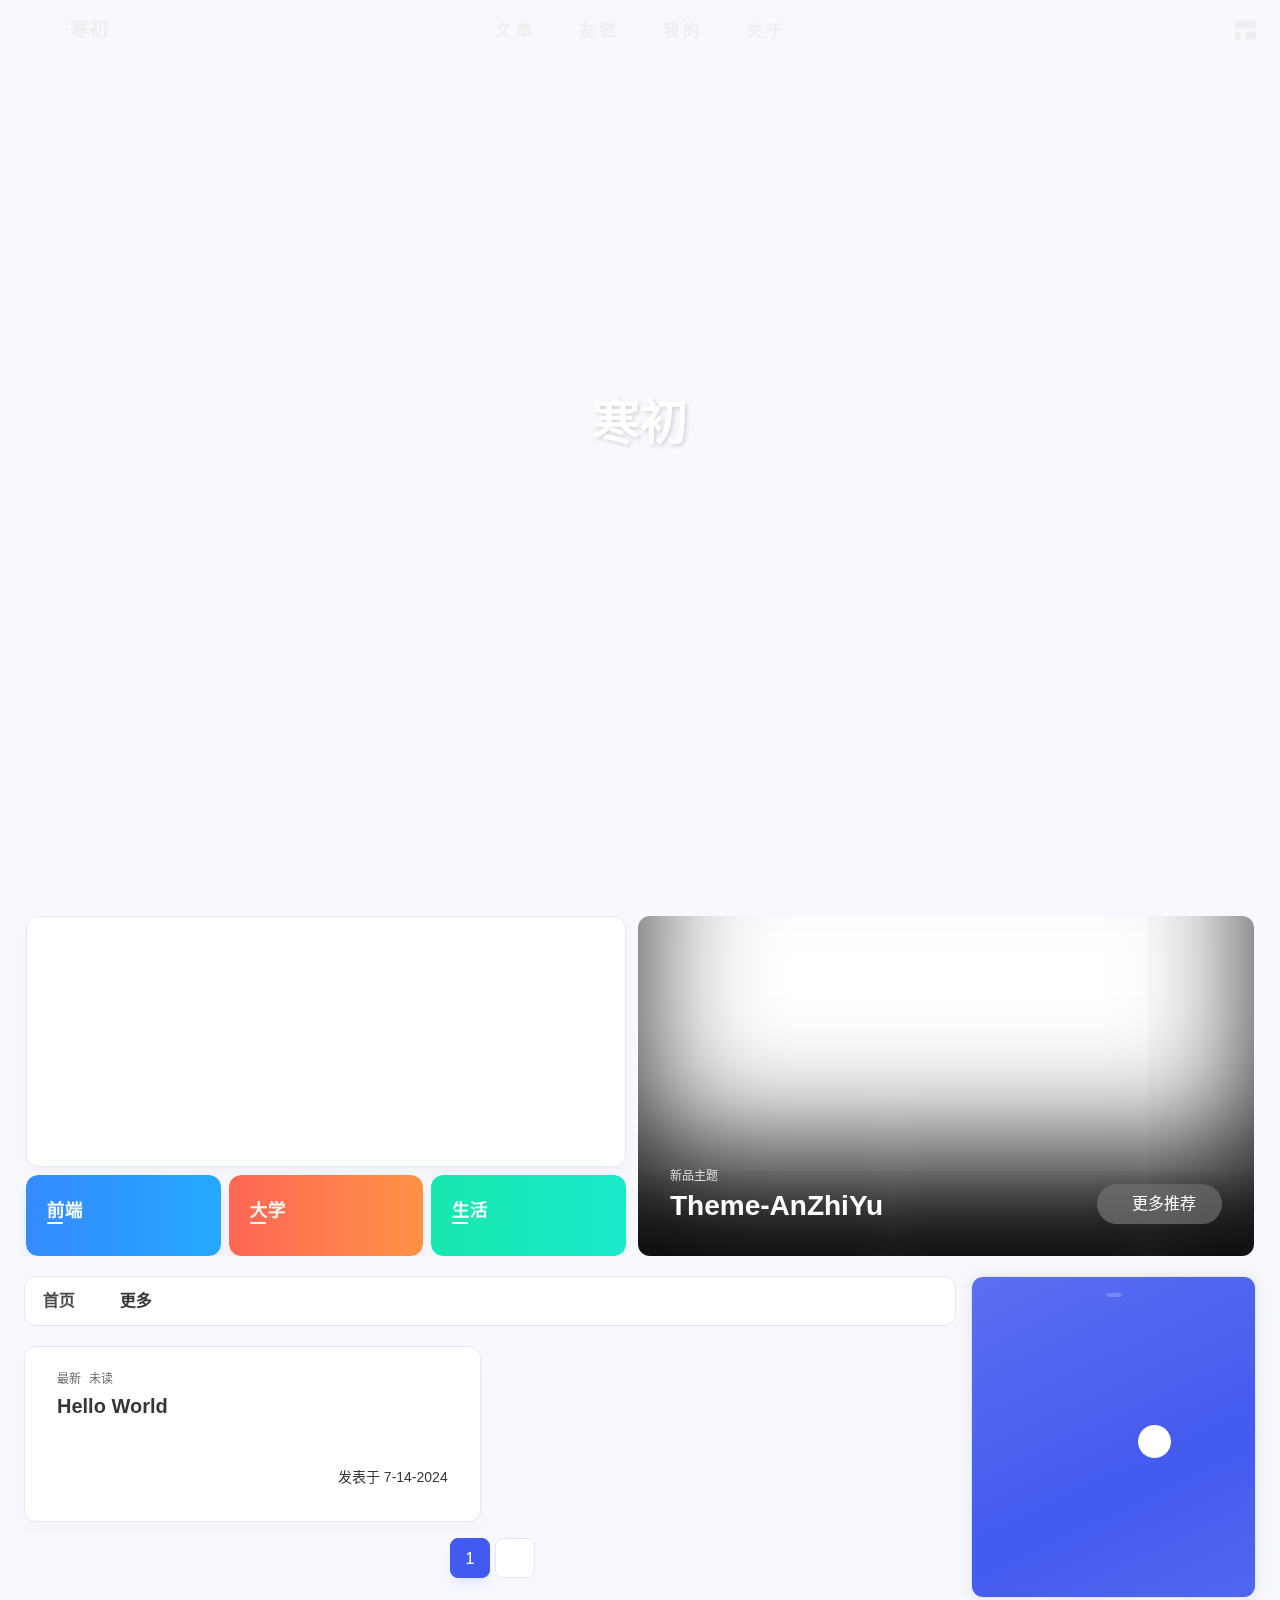
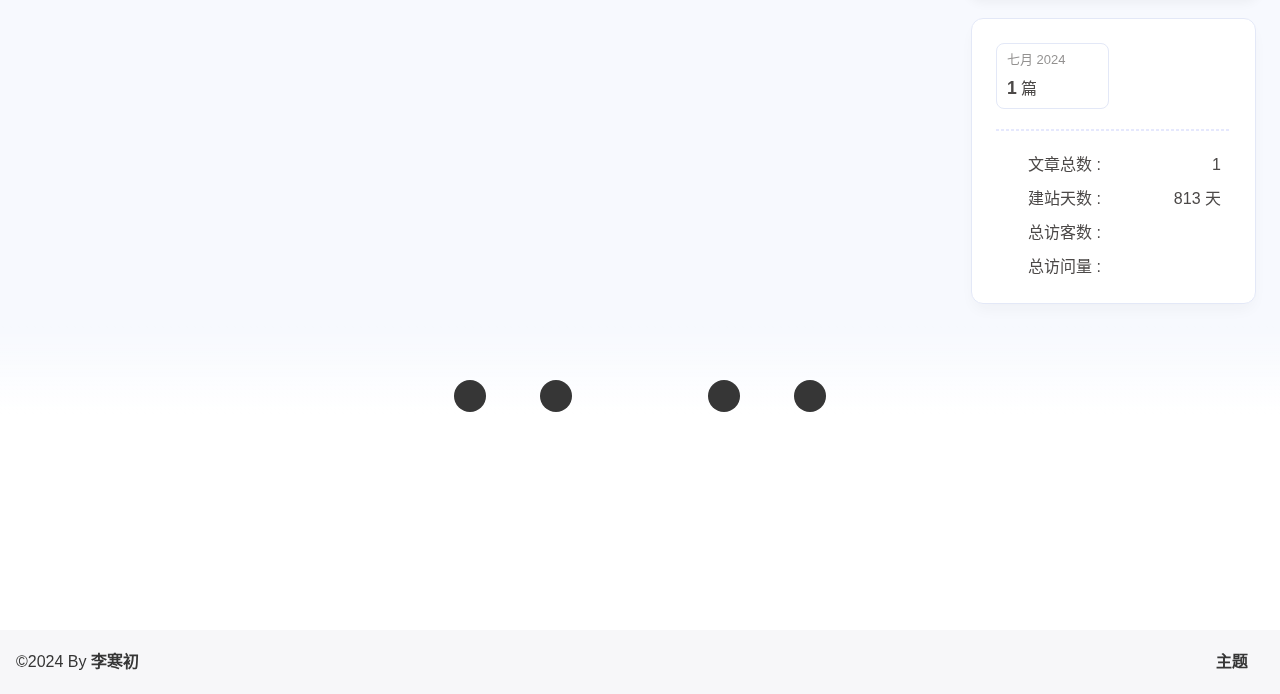
==== commit f77d6185: "Site updated: 2024-07-15 18:40:21" ====
--- a/index.html
+++ b/index.html
@@ -1,4 +1,11 @@
-<!DOCTYPE html><html lang="zh-CN" data-theme="light"><head><meta charset="UTF-8"><meta http-equiv="X-UA-Compatible" content="IE=edge"><meta name="viewport" content="width=device-width, initial-scale=1.0, user-scalable=no"><title>寒初 - 世界和平</title><meta name="author" content="李寒初"><meta name="copyright" content="李寒初"><meta name="format-detection" content="telephone=no"><meta name="theme-color" content="#f7f9fe"><meta name="mobile-web-app-capable" content="yes"><meta name="apple-touch-fullscreen" content="yes"><meta name="apple-mobile-web-app-title" content="寒初"><meta name="application-name" content="寒初"><meta name="apple-mobile-web-app-capable" content="yes"><meta name="apple-mobile-web-app-status-bar-style" content="#f7f9fe"><meta property="og:type" content="website"><meta property="og:title" content="寒初"><meta property="og:url" content="https://gnight6.github.io/index.html"><meta property="og:site_name" content="寒初"><meta property="og:description"><meta property="og:locale" content="zh-CN"><meta property="og:image" content="https://bu.dusays.com/2023/04/27/64496e511b09c.jpg"><meta property="article:author" content="李寒初"><meta property="article:tag"><meta name="twitter:card" content="summary"><meta name="twitter:image" content="https://bu.dusays.com/2023/04/27/64496e511b09c.jpg"><meta name="description"><link rel="shortcut icon" href="/favicon.ico"><link rel="canonical" href="https://gnight6.github.io/"><link rel="preconnect" href="//cdn.cbd.int"/><meta name="google-site-verification" content="xxx"/><meta name="baidu-site-verification" content="code-xxx"/><meta name="msvalidate.01" content="xxx"/><link rel="stylesheet" href="/css/index.css"><link rel="stylesheet" href="https://cdn.cbd.int/node-snackbar@0.1.16/dist/snackbar.min.css" media="print" onload="this.media='all'"><link rel="stylesheet" href="https://cdn.cbd.int/@fancyapps/ui@5.0.28/dist/fancybox/fancybox.css" media="print" onload="this.media='all'"><script>const GLOBAL_CONFIG = {
+<!DOCTYPE html><html lang="zh-CN" data-theme="light"><head><meta charset="UTF-8"><meta http-equiv="X-UA-Compatible" content="IE=edge"><meta name="viewport" content="width=device-width, initial-scale=1.0, user-scalable=no"><title>寒初 - 世界和平</title><meta name="author" content="李寒初"><meta name="copyright" content="李寒初"><meta name="format-detection" content="telephone=no"><meta name="theme-color" content="#f7f9fe"><meta name="mobile-web-app-capable" content="yes"><meta name="apple-touch-fullscreen" content="yes"><meta name="apple-mobile-web-app-title" content="寒初"><meta name="application-name" content="寒初"><meta name="apple-mobile-web-app-capable" content="yes"><meta name="apple-mobile-web-app-status-bar-style" content="#f7f9fe"><meta property="og:type" content="website"><meta property="og:title" content="寒初"><meta property="og:url" content="https://gnight6.github.io/index.html"><meta property="og:site_name" content="寒初"><meta property="og:description"><meta property="og:locale" content="zh-CN"><meta property="og:image" content="https://gnight6.github.io/img/avent.jpg"><meta property="article:author" content="李寒初"><meta property="article:tag"><meta name="twitter:card" content="summary"><meta name="twitter:image" content="https://gnight6.github.io/img/avent.jpg"><meta name="description"><link rel="shortcut icon" href="/favicon.ico"><link rel="canonical" href="https://gnight6.github.io/"><link rel="preconnect" href="//cdn.cbd.int"/><link rel="preconnect" href="//hm.baidu.com"/><link rel="preconnect" href="//busuanzi.ibruce.info"/><meta name="google-site-verification" content="xxx"/><meta name="baidu-site-verification" content="code-xxx"/><meta name="msvalidate.01" content="xxx"/><link rel="manifest" href="/manifest.json"/><meta name="msapplication-TileColor" content="var(--anzhiyu-main)"/><link rel="mask-icon" href="/img/siteicon/apple-icon-180.png" color="#5bbad5"/><link rel="apple-touch-icon" sizes="180x180" href="/img/siteicon/apple-icon-180.png"/><link rel="apple-touch-icon-precomposed" sizes="180x180" href="/img/siteicon/apple-icon-180.png"/><link rel="icon" type="image/png" sizes="32x32" href="/img/siteicon/32.png"/><link rel="icon" type="image/png" sizes="16x16" href="/img/siteicon/16.png"/><link rel="bookmark" href="/img/siteicon/apple-icon-180.png"/><link rel="apple-touch-startup-image" href="/img/siteicon/apple-splash-2048-2732.jpg" media="(device-width: 1024px) and (device-height: 1366px) and (-webkit-device-pixel-ratio: 2) and (orientation: portrait)"/><link rel="apple-touch-startup-image" href="/img/siteicon/apple-splash-2732-2048.jpg" media="(device-width: 1024px) and (device-height: 1366px) and (-webkit-device-pixel-ratio: 2) and (orientation: landscape)"/><link rel="apple-touch-startup-image" href="/img/siteicon/apple-splash-1668-2388.jpg" media="(device-width: 834px) and (device-height: 1194px) and (-webkit-device-pixel-ratio: 2) and (orientation: portrait)"/><link rel="apple-touch-startup-image" href="/img/siteicon/apple-splash-2388-1668.jpg" media="(device-width: 834px) and (device-height: 1194px) and (-webkit-device-pixel-ratio: 2) and (orientation: landscape)"/><link rel="apple-touch-startup-image" href="/img/siteicon/apple-splash-1536-2048.jpg" media="(device-width: 768px) and (device-height: 1024px) and (-webkit-device-pixel-ratio: 2) and (orientation: portrait)"/><link rel="apple-touch-startup-image" href="/img/siteicon/apple-splash-2048-1536.jpg" media="(device-width: 768px) and (device-height: 1024px) and (-webkit-device-pixel-ratio: 2) and (orientation: landscape)"/><link rel="apple-touch-startup-image" href="/img/siteicon/apple-splash-1668-2224.jpg" media="(device-width: 834px) and (device-height: 1112px) and (-webkit-device-pixel-ratio: 2) and (orientation: portrait)"/><link rel="apple-touch-startup-image" href="/img/siteicon/apple-splash-2224-1668.jpg" media="(device-width: 834px) and (device-height: 1112px) and (-webkit-device-pixel-ratio: 2) and (orientation: landscape)"/><link rel="apple-touch-startup-image" href="/img/siteicon/apple-splash-1620-2160.jpg" media="(device-width: 810px) and (device-height: 1080px) and (-webkit-device-pixel-ratio: 2) and (orientation: portrait)"/><link rel="apple-touch-startup-image" href="/img/siteicon/apple-splash-2160-1620.jpg" media="(device-width: 810px) and (device-height: 1080px) and (-webkit-device-pixel-ratio: 2) and (orientation: landscape)"/><link rel="apple-touch-startup-image" href="/img/siteicon/apple-splash-1290-2796.jpg" media="(device-width: 430px) and (device-height: 932px) and (-webkit-device-pixel-ratio: 3) and (orientation: portrait)"/><link rel="apple-touch-startup-image" href="/img/siteicon/apple-splash-2796-1290.jpg" media="(device-width: 430px) and (device-height: 932px) and (-webkit-device-pixel-ratio: 3) and (orientation: landscape)"/><link rel="apple-touch-startup-image" href="/img/siteicon/apple-splash-1179-2556.jpg" media="(device-width: 393px) and (device-height: 852px) and (-webkit-device-pixel-ratio: 3) and (orientation: portrait)"/><link rel="apple-touch-startup-image" href="/img/siteicon/apple-splash-2556-1179.jpg" media="(device-width: 393px) and (device-height: 852px) and (-webkit-device-pixel-ratio: 3) and (orientation: landscape)"/><link rel="apple-touch-startup-image" href="/img/siteicon/apple-splash-1284-2778.jpg" media="(device-width: 428px) and (device-height: 926px) and (-webkit-device-pixel-ratio: 3) and (orientation: portrait)"/><link rel="apple-touch-startup-image" href="/img/siteicon/apple-splash-2778-1284.jpg" media="(device-width: 428px) and (device-height: 926px) and (-webkit-device-pixel-ratio: 3) and (orientation: landscape)"/><link rel="apple-touch-startup-image" href="/img/siteicon/apple-splash-1170-2532.jpg" media="(device-width: 390px) and (device-height: 844px) and (-webkit-device-pixel-ratio: 3) and (orientation: portrait)"/><link rel="apple-touch-startup-image" href="/img/siteicon/apple-splash-2532-1170.jpg" media="(device-width: 390px) and (device-height: 844px) and (-webkit-device-pixel-ratio: 3) and (orientation: landscape)"/><link rel="apple-touch-startup-image" href="/img/siteicon/apple-splash-1125-2436.jpg" media="(device-width: 375px) and (device-height: 812px) and (-webkit-device-pixel-ratio: 3) and (orientation: portrait)"/><link rel="apple-touch-startup-image" href="/img/siteicon/apple-splash-2436-1125.jpg" media="(device-width: 375px) and (device-height: 812px) and (-webkit-device-pixel-ratio: 3) and (orientation: landscape)"/><link rel="apple-touch-startup-image" href="/img/siteicon/apple-splash-1242-2688.jpg" media="(device-width: 414px) and (device-height: 896px) and (-webkit-device-pixel-ratio: 3) and (orientation: portrait)"/><link rel="apple-touch-startup-image" href="/img/siteicon/apple-splash-2688-1242.jpg" media="(device-width: 414px) and (device-height: 896px) and (-webkit-device-pixel-ratio: 3) and (orientation: landscape)"/><link rel="apple-touch-startup-image" href="/img/siteicon/apple-splash-828-1792.jpg" media="(device-width: 414px) and (device-height: 896px) and (-webkit-device-pixel-ratio: 2) and (orientation: portrait)"/><link rel="apple-touch-startup-image" href="/img/siteicon/apple-splash-1792-828.jpg" media="(device-width: 414px) and (device-height: 896px) and (-webkit-device-pixel-ratio: 2) and (orientation: landscape)"/><link rel="apple-touch-startup-image" href="/img/siteicon/apple-splash-1242-2208.jpg" media="(device-width: 414px) and (device-height: 736px) and (-webkit-device-pixel-ratio: 3) and (orientation: portrait)"/><link rel="apple-touch-startup-image" href="/img/siteicon/apple-splash-2208-1242.jpg" media="(device-width: 414px) and (device-height: 736px) and (-webkit-device-pixel-ratio: 3) and (orientation: landscape)"/><link rel="apple-touch-startup-image" href="/img/siteicon/apple-splash-750-1334.jpg" media="(device-width: 375px) and (device-height: 667px) and (-webkit-device-pixel-ratio: 2) and (orientation: portrait)"/><link rel="apple-touch-startup-image" href="/img/siteicon/apple-splash-1334-750.jpg" media="(device-width: 375px) and (device-height: 667px) and (-webkit-device-pixel-ratio: 2) and (orientation: landscape)"/><link rel="apple-touch-startup-image" href="/img/siteicon/apple-splash-640-1136.jpg" media="(device-width: 320px) and (device-height: 568px) and (-webkit-device-pixel-ratio: 2) and (orientation: portrait)"/><link rel="apple-touch-startup-image" href="/img/siteicon/apple-splash-1136-640.jpg" media="(device-width: 320px) and (device-height: 568px) and (-webkit-device-pixel-ratio: 2) and (orientation: landscape)"/><link rel="stylesheet" href="/css/index.css"><link rel="stylesheet" href="https://cdn.cbd.int/node-snackbar@0.1.16/dist/snackbar.min.css" media="print" onload="this.media='all'"><link rel="stylesheet" href="https://cdn.cbd.int/@fancyapps/ui@5.0.28/dist/fancybox/fancybox.css" media="print" onload="this.media='all'"><script>var _hmt = _hmt || [];
+(function() {
+  var hm = document.createElement("script");
+  hm.src = "https://hm.baidu.com/hm.js?9c9de7b043da55645f158c6094981dbc";
+  var s = document.getElementsByTagName("script")[0]; 
+  s.parentNode.insertBefore(hm, s);
+})();
+</script><script>const GLOBAL_CONFIG = {
   linkPageTop: undefined,
   peoplecanvas: {"enable":true,"img":"https://upload-bbs.miyoushe.com/upload/2023/09/03/125766904/ee23df8517f3c3e3efc4145658269c06_5714860933110284659.png"},
   postHeadAiDescription: {"enable":true,"gptName":"AnZhiYu","mode":"local","switchBtn":false,"btnLink":"https://afdian.net/item/886a79d4db6711eda42a52540025c377","randomNum":3,"basicWordCount":1000,"key":"xxxx","Referer":"https://xx.xx/"},
@@ -38,7 +45,7 @@
   },
   copyright: {"copy":true,"copyrightEbable":false,"limitCount":50,"languages":{"author":"作者: 李寒初","link":"链接: ","source":"来源: 寒初","info":"著作权归作者所有。商业转载请联系作者获得授权，非商业转载请注明出处。","copySuccess":"复制成功，复制和转载请标注本文地址"}},
   lightbox: 'fancybox',
-  Snackbar: {"chs_to_cht":"你已切换为繁体","cht_to_chs":"你已切换为简体","day_to_night":"你已切换为深色模式","night_to_day":"你已切换为浅色模式","bgLight":"#425AEF","bgDark":"#1f1f1f","position":"top-center"},
+  Snackbar: {"chs_to_cht":"你已切换为繁体","cht_to_chs":"你已切换为简体","day_to_night":"你已切换为深色模式","night_to_day":"你已切换为浅色模式","bgLight":"#49b1f5","bgDark":"#2d3035","position":"bottom-left"},
   source: {
     justifiedGallery: {
       js: 'https://cdn.cbd.int/flickr-justified-gallery@2.1.2/dist/fjGallery.min.js',
@@ -59,7 +66,7 @@
   isHome: true,
   isHighlightShrink: true,
   isToc: false,
-  postUpdate: '2024-07-14 22:15:38',
+  postUpdate: '2024-07-15 18:39:42',
   postMainColor: '',
 }</script><noscript><style type="text/css">
   #nav {
@@ -188,7 +195,7 @@
         }
       }
       detectApple()
-    })(window)</script><meta name="generator" content="Hexo 7.3.0"></head><body data-type="anzhiyu"><div id="web_bg"></div><div id="an_music_bg"></div><div id="loading-box" onclick="document.getElementById(&quot;loading-box&quot;).classList.add(&quot;loaded&quot;)"><div class="loading-bg"><img class="loading-img nolazyload" alt="加载头像" src="https://npm.elemecdn.com/anzhiyu-blog-static@1.0.4/img/avatar.jpg"/><div class="loading-image-dot"></div></div></div><script>const preloader = {
+    })(window)</script><meta name="generator" content="Hexo 7.3.0"></head><body data-type="anzhiyu"><div id="web_bg"></div><div id="an_music_bg"></div><div id="loading-box" onclick="document.getElementById(&quot;loading-box&quot;).classList.add(&quot;loaded&quot;)"><div class="loading-bg"><img class="loading-img nolazyload" alt="加载头像" src="/img/avent.jpg"/><div class="loading-image-dot"></div></div></div><script>const preloader = {
   endLoading: () => {
     document.getElementById('loading-box').classList.add("loaded");
   },
@@ -202,7 +209,7 @@
 if (true) {
   document.addEventListener('pjax:send', () => { preloader.initLoading() })
   document.addEventListener('pjax:complete', () => { preloader.endLoading() })
-}</script><link rel="stylesheet" href="https://cdn.cbd.int/anzhiyu-theme-static@1.1.10/progress_bar/progress_bar.css"/><script async="async" src="https://cdn.cbd.int/pace-js@1.2.4/pace.min.js" data-pace-options="{ &quot;restartOnRequestAfter&quot;:false,&quot;eventLag&quot;:false}"></script><div class="page" id="body-wrap"><header class="full_page" id="page-header" style="/img/top.png"><nav id="nav"><div id="nav-group"><span id="blog_name"><div class="back-home-button"><i class="anzhiyufont anzhiyu-icon-grip-vertical"></i><div class="back-menu-list-groups"><div class="back-menu-list-group"><div class="back-menu-list-title">网页</div><div class="back-menu-list"><a class="back-menu-item" target="_blank" rel="noopener" href="https://blog.anheyu.com/" title="博客"><img class="back-menu-item-icon" src= "[data-uri]" onerror="this.onerror=null,this.src=&quot;/img/404.jpg&quot;" data-lazy-src="/img/favicon.ico" alt="博客"/><span class="back-menu-item-text">博客</span></a></div></div><div class="back-menu-list-group"><div class="back-menu-list-title">项目</div><div class="back-menu-list"><a class="back-menu-item" target="_blank" rel="noopener" href="https://image.anheyu.com/" title="安知鱼图床"><img class="back-menu-item-icon" src= "[data-uri]" onerror="this.onerror=null,this.src=&quot;/img/404.jpg&quot;" data-lazy-src="https://image.anheyu.com/favicon.ico" alt="安知鱼图床"/><span class="back-menu-item-text">安知鱼图床</span></a></div></div></div></div><a id="site-name" href="/" accesskey="h"><div class="title">寒初</div><i class="anzhiyufont anzhiyu-icon-house-chimney"></i></a><div id="he-plugin-simple"></div><script>var WIDGET = {
+}</script><link rel="stylesheet" href="https://cdn.cbd.int/anzhiyu-theme-static@1.1.10/progress_bar/progress_bar.css"/><script async="async" src="https://cdn.cbd.int/pace-js@1.2.4/pace.min.js" data-pace-options="{ &quot;restartOnRequestAfter&quot;:false,&quot;eventLag&quot;:false}"></script><div class="page" id="body-wrap"><header class="full_page" id="page-header" style="orange"><nav id="nav"><div id="nav-group"><span id="blog_name"><div class="back-home-button"><i class="anzhiyufont anzhiyu-icon-grip-vertical"></i><div class="back-menu-list-groups"><div class="back-menu-list-group"><div class="back-menu-list-title">网页</div><div class="back-menu-list"><a class="back-menu-item" target="_blank" rel="noopener" href="https://blog.anheyu.com/" title="博客"><img class="back-menu-item-icon" src= "[data-uri]" onerror="this.onerror=null,this.src=&quot;/img/404.jpg&quot;" data-lazy-src="/img/favicon.ico" alt="博客"/><span class="back-menu-item-text">博客</span></a></div></div><div class="back-menu-list-group"><div class="back-menu-list-title">项目</div><div class="back-menu-list"><a class="back-menu-item" target="_blank" rel="noopener" href="https://image.anheyu.com/" title="安知鱼图床"><img class="back-menu-item-icon" src= "[data-uri]" onerror="this.onerror=null,this.src=&quot;/img/404.jpg&quot;" data-lazy-src="https://image.anheyu.com/favicon.ico" alt="安知鱼图床"/><span class="back-menu-item-text">安知鱼图床</span></a></div></div></div></div><a id="site-name" href="/" accesskey="h"><div class="title">寒初</div><i class="anzhiyufont anzhiyu-icon-house-chimney"></i></a><div id="he-plugin-simple"></div><script>var WIDGET = {
   "CONFIG": {
     "modules": "0124",
     "background": "2",
@@ -239,7 +246,37 @@
 Deploy to remote sites$ hexo deploy
 
 More info: Deployment
-</div></div></div><nav id="pagination"><div class="pagination"><span class="page-number current">1</span><div class="toPageGroup"><input id="toPageText" oninput="value=value.replace(/[^0-9]/g,'')" maxlength="3" onkeyup="this.value=this.value.replace(/[^u4e00-u9fa5w]/g,'')" aria-label="toPage"><a id="toPageButton" onclick="anzhiyu.toPage()"><i class="anzhiyufont anzhiyu-icon-angles-right" style="font-weight: inherit; font-size: 1rem;"></i></a></div></div></nav></div><div class="aside-content" id="aside-content"><div class="card-widget card-info"><div class="card-content"><div class="author-info__sayhi" id="author-info__sayhi" onclick="anzhiyu.changeSayHelloText()"></div><div class="author-info-avatar"><img class="avatar-img" src= "[data-uri]" onerror="this.onerror=null,this.src=&quot;/img/404.jpg&quot;" data-lazy-src="https://bu.dusays.com/2023/04/27/64496e511b09c.jpg" onerror="this.onerror=null;this.src='/img/friend_404.gif'" alt="avatar"/><div class="author-status"><img class="g-status" src= "[data-uri]" onerror="this.onerror=null,this.src=&quot;/img/404.jpg&quot;" data-lazy-src="https://bu.dusays.com/2023/08/24/64e6ce9c507bb.png" alt="status"/></div></div><div class="author-info__description"></div></div></div><div class="card-widget anzhiyu-right-widget" id="card-wechat" onclick="null"><div id="flip-wrapper"><div id="flip-content"><div class="face" style="background: url(https://bu.dusays.com/2023/01/13/63c02edf44033.png) center center / 100% no-repeat"></div><div class="back face" style="background: url(https://bu.dusays.com/2023/05/13/645fa415e8694.png) center center / 100% no-repeat"></div></div></div></div><div class="sticky_layout"><div class="card-widget"><div class="card-archives"><div class="item-headline"><i class="anzhiyufont anzhiyu-icon-archive"></i><span>归档</span></div><ul class="card-archive-list"><li class="card-archive-list-item"><a class="card-archive-list-link" href="/archives/2024/07/"><span class="card-archive-list-date">七月 2024</span><div class="card-archive-list-count-group"><span class="card-archive-list-count">1</span><span>篇</span></div></a></li></ul></div><hr/><div class="card-webinfo"><div class="item-headline"><i class="anzhiyufont anzhiyu-icon-chart-line"></i><span>网站资讯</span></div><div class="webinfo"><div class="webinfo-item"><div class="webinfo-item-title"><i class="anzhiyufont anzhiyu-icon-file-lines"></i><div class="item-name">文章总数 :</div></div><div class="item-count">1</div></div><div class="webinfo-item"><div class="webinfo-item-title"><i class="anzhiyufont anzhiyu-icon-stopwatch"></i><div class="item-name">建站天数 :</div></div><div class="item-count" id="runtimeshow" data-publishDate="2021-03-31T16:00:00.000Z"><i class="anzhiyufont anzhiyu-icon-spinner anzhiyu-spin"></i></div></div></div></div></div></div></div></div></main><footer id="footer"><div id="footer-wrap"></div><div id="footer-bar"><div class="footer-bar-links"><div class="footer-bar-left"><div id="footer-bar-tips"><div class="copyright">&copy;2020 - 2024 By <a class="footer-bar-link" href="/" title="李寒初" target="_blank">李寒初</a></div></div><div id="footer-type-tips"></div></div><div class="footer-bar-right"><a class="footer-bar-link" target="_blank" rel="noopener" href="https://github.com/anzhiyu-c/hexo-theme-anzhiyu" title="主题">主题</a></div></div></div></footer></div><div id="sidebar"><div id="menu-mask"></div><div id="sidebar-menus"><div class="sidebar-site-data site-data is-center"><a href="/archives/" title="archive"><div class="headline">文章</div><div class="length-num">1</div></a><a href="/tags/" title="tag"><div class="headline">标签</div><div class="length-num">0</div></a><a href="/categories/" title="category"><div class="headline">分类</div><div class="length-num">0</div></a></div><span class="sidebar-menu-item-title">功能</span><div class="sidebar-menu-item"><a class="darkmode_switchbutton menu-child" href="javascript:void(0);" title="显示模式"><i class="anzhiyufont anzhiyu-icon-circle-half-stroke"></i><span>显示模式</span></a></div><div class="back-menu-list-groups"><div class="back-menu-list-group"><div class="back-menu-list-title">网页</div><div class="back-menu-list"><a class="back-menu-item" target="_blank" rel="noopener" href="https://blog.anheyu.com/" title="博客"><img class="back-menu-item-icon" src= "[data-uri]" onerror="this.onerror=null,this.src=&quot;/img/404.jpg&quot;" data-lazy-src="/img/favicon.ico" alt="博客"/><span class="back-menu-item-text">博客</span></a></div></div><div class="back-menu-list-group"><div class="back-menu-list-title">项目</div><div class="back-menu-list"><a class="back-menu-item" target="_blank" rel="noopener" href="https://image.anheyu.com/" title="安知鱼图床"><img class="back-menu-item-icon" src= "[data-uri]" onerror="this.onerror=null,this.src=&quot;/img/404.jpg&quot;" data-lazy-src="https://image.anheyu.com/favicon.ico" alt="安知鱼图床"/><span class="back-menu-item-text">安知鱼图床</span></a></div></div></div><div class="menus_items"><div class="menus_item"><a class="site-page" href="javascript:void(0);"><span> 文章</span></a><ul class="menus_item_child"><li><a class="site-page child faa-parent animated-hover" href="/archives/"><i class="anzhiyufont anzhiyu-icon-box-archive faa-tada" style="font-size: 0.9em;"></i><span> 隧道</span></a></li><li><a class="site-page child faa-parent animated-hover" href="/categories/"><i class="anzhiyufont anzhiyu-icon-shapes faa-tada" style="font-size: 0.9em;"></i><span> 分类</span></a></li><li><a class="site-page child faa-parent animated-hover" href="/tags/"><i class="anzhiyufont anzhiyu-icon-tags faa-tada" style="font-size: 0.9em;"></i><span> 标签</span></a></li></ul></div><div class="menus_item"><a class="site-page" href="javascript:void(0);"><span> 友链</span></a><ul class="menus_item_child"><li><a class="site-page child faa-parent animated-hover" href="/link/"><i class="anzhiyufont anzhiyu-icon-link faa-tada" style="font-size: 0.9em;"></i><span> 友人帐</span></a></li><li><a class="site-page child faa-parent animated-hover" href="/fcircle/"><i class="anzhiyufont anzhiyu-icon-artstation faa-tada" style="font-size: 0.9em;"></i><span> 朋友圈</span></a></li><li><a class="site-page child faa-parent animated-hover" href="/comments/"><i class="anzhiyufont anzhiyu-icon-envelope faa-tada" style="font-size: 0.9em;"></i><span> 留言板</span></a></li></ul></div><div class="menus_item"><a class="site-page" href="javascript:void(0);"><span> 我的</span></a><ul class="menus_item_child"><li><a class="site-page child faa-parent animated-hover" href="/music/"><i class="anzhiyufont anzhiyu-icon-music faa-tada" style="font-size: 0.9em;"></i><span> 音乐馆</span></a></li><li><a class="site-page child faa-parent animated-hover" href="/bangumis/"><i class="anzhiyufont anzhiyu-icon-bilibili faa-tada" style="font-size: 0.9em;"></i><span> 追番页</span></a></li><li><a class="site-page child faa-parent animated-hover" href="/album/"><i class="anzhiyufont anzhiyu-icon-images faa-tada" style="font-size: 0.9em;"></i><span> 相册集</span></a></li><li><a class="site-page child faa-parent animated-hover" href="/air-conditioner/"><i class="anzhiyufont anzhiyu-icon-fan faa-tada" style="font-size: 0.9em;"></i><span> 小空调</span></a></li></ul></div><div class="menus_item"><a class="site-page" href="javascript:void(0);"><span> 关于</span></a><ul class="menus_item_child"><li><a class="site-page child faa-parent animated-hover" href="/about/"><i class="anzhiyufont anzhiyu-icon-paper-plane faa-tada" style="font-size: 0.9em;"></i><span> 关于本人</span></a></li><li><a class="site-page child faa-parent animated-hover" href="/essay/"><i class="anzhiyufont anzhiyu-icon-lightbulb faa-tada" style="font-size: 0.9em;"></i><span> 闲言碎语</span></a></li><li><a class="site-page child faa-parent animated-hover" href="javascript:toRandomPost()"><i class="anzhiyufont anzhiyu-icon-shoe-prints1 faa-tada" style="font-size: 0.9em;"></i><span> 随便逛逛</span></a></li></ul></div></div><span class="sidebar-menu-item-title">标签</span></div></div><div id="rightside"><div id="rightside-config-hide"><button id="translateLink" type="button" title="简繁转换">繁</button><button id="darkmode" type="button" title="浅色和深色模式转换"><i class="anzhiyufont anzhiyu-icon-circle-half-stroke"></i></button><button id="hide-aside-btn" type="button" title="单栏和双栏切换"><i class="anzhiyufont anzhiyu-icon-arrows-left-right"></i></button></div><div id="rightside-config-show"><button id="rightside-config" type="button" title="设置"><i class="anzhiyufont anzhiyu-icon-gear"></i></button><button id="go-up" type="button" title="回到顶部"><i class="anzhiyufont anzhiyu-icon-arrow-up"></i></button></div></div><div id="nav-music"><a id="nav-music-hoverTips" onclick="anzhiyu.musicToggle()" accesskey="m">播放音乐</a><div id="console-music-bg"></div><meting-js id="8152976493" server="netease" type="playlist" mutex="true" preload="none" theme="var(--anzhiyu-main)" data-lrctype="0" order="random" volume="0.7"></meting-js></div><div id="rightMenu"><div class="rightMenu-group rightMenu-small"><div class="rightMenu-item" id="menu-backward"><i class="anzhiyufont anzhiyu-icon-arrow-left"></i></div><div class="rightMenu-item" id="menu-forward"><i class="anzhiyufont anzhiyu-icon-arrow-right"></i></div><div class="rightMenu-item" id="menu-refresh"><i class="anzhiyufont anzhiyu-icon-arrow-rotate-right" style="font-size: 1rem;"></i></div><div class="rightMenu-item" id="menu-top"><i class="anzhiyufont anzhiyu-icon-arrow-up"></i></div></div><div class="rightMenu-group rightMenu-line rightMenuPlugin"><div class="rightMenu-item" id="menu-copytext"><i class="anzhiyufont anzhiyu-icon-copy"></i><span>复制选中文本</span></div><div class="rightMenu-item" id="menu-pastetext"><i class="anzhiyufont anzhiyu-icon-paste"></i><span>粘贴文本</span></div><a class="rightMenu-item" id="menu-commenttext"><i class="anzhiyufont anzhiyu-icon-comment-medical"></i><span>引用到评论</span></a><div class="rightMenu-item" id="menu-newwindow"><i class="anzhiyufont anzhiyu-icon-window-restore"></i><span>新窗口打开</span></div><div class="rightMenu-item" id="menu-copylink"><i class="anzhiyufont anzhiyu-icon-link"></i><span>复制链接地址</span></div><div class="rightMenu-item" id="menu-copyimg"><i class="anzhiyufont anzhiyu-icon-images"></i><span>复制此图片</span></div><div class="rightMenu-item" id="menu-downloadimg"><i class="anzhiyufont anzhiyu-icon-download"></i><span>下载此图片</span></div><div class="rightMenu-item" id="menu-newwindowimg"><i class="anzhiyufont anzhiyu-icon-window-restore"></i><span>新窗口打开图片</span></div><div class="rightMenu-item" id="menu-search"><i class="anzhiyufont anzhiyu-icon-magnifying-glass"></i><span>站内搜索</span></div><div class="rightMenu-item" id="menu-searchBaidu"><i class="anzhiyufont anzhiyu-icon-magnifying-glass"></i><span>百度搜索</span></div><div class="rightMenu-item" id="menu-music-toggle"><i class="anzhiyufont anzhiyu-icon-play"></i><span>播放音乐</span></div><div class="rightMenu-item" id="menu-music-back"><i class="anzhiyufont anzhiyu-icon-backward"></i><span>切换到上一首</span></div><div class="rightMenu-item" id="menu-music-forward"><i class="anzhiyufont anzhiyu-icon-forward"></i><span>切换到下一首</span></div><div class="rightMenu-item" id="menu-music-playlist" onclick="window.open(&quot;https://y.qq.com/n/ryqq/playlist/8802438608&quot;, &quot;_blank&quot;);" style="display: none;"><i class="anzhiyufont anzhiyu-icon-radio"></i><span>查看所有歌曲</span></div><div class="rightMenu-item" id="menu-music-copyMusicName"><i class="anzhiyufont anzhiyu-icon-copy"></i><span>复制歌名</span></div></div><div class="rightMenu-group rightMenu-line rightMenuOther"><a class="rightMenu-item menu-link" id="menu-randomPost"><i class="anzhiyufont anzhiyu-icon-shuffle"></i><span>随便逛逛</span></a><a class="rightMenu-item menu-link" href="/categories/"><i class="anzhiyufont anzhiyu-icon-cube"></i><span>博客分类</span></a><a class="rightMenu-item menu-link" href="/tags/"><i class="anzhiyufont anzhiyu-icon-tags"></i><span>文章标签</span></a></div><div class="rightMenu-group rightMenu-line rightMenuOther"><a class="rightMenu-item" id="menu-copy" href="javascript:void(0);"><i class="anzhiyufont anzhiyu-icon-copy"></i><span>复制地址</span></a><a class="rightMenu-item" id="menu-commentBarrage" href="javascript:void(0);"><i class="anzhiyufont anzhiyu-icon-message"></i><span class="menu-commentBarrage-text">关闭热评</span></a><a class="rightMenu-item" id="menu-darkmode" href="javascript:void(0);"><i class="anzhiyufont anzhiyu-icon-circle-half-stroke"></i><span class="menu-darkmode-text">深色模式</span></a><a class="rightMenu-item" id="menu-translate" href="javascript:void(0);"><i class="anzhiyufont anzhiyu-icon-language"></i><span>轉為繁體</span></a></div></div><div id="rightmenu-mask"></div><div><script src="/js/utils.js"></script><script src="/js/main.js"></script><script src="/js/tw_cn.js"></script><script src="https://cdn.cbd.int/@fancyapps/ui@5.0.28/dist/fancybox/fancybox.umd.js"></script><script src="https://cdn.cbd.int/instant.page@5.2.0/instantpage.js" type="module"></script><script src="https://cdn.cbd.int/vanilla-lazyload@17.8.5/dist/lazyload.iife.min.js"></script><script src="https://cdn.cbd.int/node-snackbar@0.1.16/dist/snackbar.min.js"></script><canvas id="universe"></canvas><script async src="https://npm.elemecdn.com/anzhiyu-theme-static@1.0.0/dark/dark.js"></script><script>// 消除控制台打印
+</div></div></div><nav id="pagination"><div class="pagination"><span class="page-number current">1</span><div class="toPageGroup"><input id="toPageText" oninput="value=value.replace(/[^0-9]/g,'')" maxlength="3" onkeyup="this.value=this.value.replace(/[^u4e00-u9fa5w]/g,'')" aria-label="toPage"><a id="toPageButton" onclick="anzhiyu.toPage()"><i class="anzhiyufont anzhiyu-icon-angles-right" style="font-weight: inherit; font-size: 1rem;"></i></a></div></div></nav></div><div class="aside-content" id="aside-content"><div class="card-widget card-info"><div class="card-content"><div class="author-info__sayhi" id="author-info__sayhi" onclick="anzhiyu.changeSayHelloText()"></div><div class="author-info-avatar"><img class="avatar-img" src= "[data-uri]" onerror="this.onerror=null,this.src=&quot;/img/404.jpg&quot;" data-lazy-src="/img/avent.jpg" onerror="this.onerror=null;this.src='/img/friend_404.gif'" alt="avatar"/><div class="author-status"><img class="g-status" src= "[data-uri]" onerror="this.onerror=null,this.src=&quot;/img/404.jpg&quot;" data-lazy-src="https://bu.dusays.com/2023/08/24/64e6ce9c507bb.png" alt="status"/></div></div><div class="author-info__description"></div></div></div><div class="sticky_layout"><div class="card-widget"><div class="card-archives"><div class="item-headline"><i class="anzhiyufont anzhiyu-icon-archive"></i><span>归档</span></div><ul class="card-archive-list"><li class="card-archive-list-item"><a class="card-archive-list-link" href="/archives/2024/07/"><span class="card-archive-list-date">七月 2024</span><div class="card-archive-list-count-group"><span class="card-archive-list-count">1</span><span>篇</span></div></a></li></ul></div><hr/><div class="card-webinfo"><div class="item-headline"><i class="anzhiyufont anzhiyu-icon-chart-line"></i><span>网站资讯</span></div><div class="webinfo"><div class="webinfo-item"><div class="webinfo-item-title"><i class="anzhiyufont anzhiyu-icon-file-lines"></i><div class="item-name">文章总数 :</div></div><div class="item-count">1</div></div><div class="webinfo-item"><div class="webinfo-item-title"><i class="anzhiyufont anzhiyu-icon-stopwatch"></i><div class="item-name">建站天数 :</div></div><div class="item-count" id="runtimeshow" data-publishDate="2024-05-04T04:00:00.000Z"><i class="anzhiyufont anzhiyu-icon-spinner anzhiyu-spin"></i></div></div><div class="webinfo-item"><div class="webinfo-item-title"><i class="anzhiyufont anzhiyu-icon-universal-access"></i><div class="item-name">总访客数 :</div></div><div class="item-count" id="busuanzi_value_site_uv"><i class="anzhiyufont anzhiyu-icon-spinner anzhiyu-spin"></i></div></div><div class="webinfo-item"><div class="webinfo-item-title"><i class="anzhiyufont anzhiyu-icon-square-poll-vertical"></i><div class="item-name">总访问量 :</div></div><div class="item-count" id="busuanzi_value_site_pv"><i class="anzhiyufont anzhiyu-icon-spinner anzhiyu-spin"></i></div></div></div></div></div></div></div></div></main><footer id="footer"><div id="footer-wrap"><div id="footer_deal"><a class="deal_link" href="mailto:anzhiyu-c@qq.com" title="email"><i class="anzhiyufont anzhiyu-icon-envelope"></i></a><a class="deal_link" target="_blank" rel="noopener" href="https://weibo.com/u/6378063631" title="微博"><i class="anzhiyufont anzhiyu-icon-weibo"></i></a><img class="footer_mini_logo" title="返回顶部" alt="返回顶部" onclick="anzhiyu.scrollToDest(0, 500)" src= "[data-uri]" onerror="this.onerror=null,this.src=&quot;/img/404.jpg&quot;" data-lazy-src="img/avent.jpg" size="50px"/><a class="deal_link" target="_blank" rel="noopener" href="https://github.com/anzhiyu-c" title="Github"><i class="anzhiyufont anzhiyu-icon-github"></i></a><a class="deal_link" target="_blank" rel="noopener" href="https://v.douyin.com/DwCpMEy/" title="抖音"><i class="anzhiyufont anzhiyu-icon-tiktok"></i></a></div><div id="workboard"><img class="workSituationImg boardsign" src= "[data-uri]" onerror="this.onerror=null,this.src=&quot;/img/404.jpg&quot;" data-lazy-src="https://npm.elemecdn.com/anzhiyu-blog@2.0.4/img/badge/安知鱼-上班摸鱼中.svg" alt="距离月入25k也就还差一个大佬带我~" title="距离月入25k也就还差一个大佬带我~"/><div id="runtimeTextTip"></div></div><p id="ghbdages"><a class="github-badge" target="_blank" href="https://hexo.io/" style="margin-inline:5px" data-title="博客框架为Hexo_v5.4.0" title="博客框架为Hexo_v5.4.0"><img src= "[data-uri]" onerror="this.onerror=null,this.src=&quot;/img/404.jpg&quot;" data-lazy-src="https://npm.elemecdn.com/anzhiyu-blog@2.1.5/img/badge/Frame-Hexo.svg" alt="博客框架为Hexo_v5.4.0"/></a><a class="github-badge" target="_blank" href="https://blog.anheyu.com/" style="margin-inline:5px" data-title="本站使用AnZhiYu主题" title="本站使用AnZhiYu主题"><img src= "[data-uri]" onerror="this.onerror=null,this.src=&quot;/img/404.jpg&quot;" data-lazy-src="https://npm.elemecdn.com/anzhiyu-theme-static@1.0.9/img/Theme-AnZhiYu-2E67D3.svg" alt="本站使用AnZhiYu主题"/></a></p></div><div id="footer-bar"><div class="footer-bar-links"><div class="footer-bar-left"><div id="footer-bar-tips"><div class="copyright">&copy;2024 By <a class="footer-bar-link" href="/" title="李寒初" target="_blank">李寒初</a></div></div><div id="footer-type-tips"></div><div class="js-pjax"><script>function subtitleType () {
+  fetch('https://v1.hitokoto.cn')
+    .then(response => response.json())
+    .then(data => {
+      if (true) {
+        const from = '出自 ' + data.from
+        const sub = ["生活明朗&#44; 万物可爱&#44; 人间值得&#44; 未来可期."]
+        sub.unshift(data.hitokoto, from)
+        window.typed = new Typed('#footer-type-tips', {
+          strings: sub,
+          startDelay: 300,
+          typeSpeed: 150,
+          loop: true,
+          backSpeed: 50,
+        })
+      } else {
+        document.getElementById('footer-type-tips').innerHTML = data.hitokoto
+      }
+    })
+}
+
+if (true) {
+  if (typeof Typed === 'function') {
+    subtitleType()
+  } else {
+    getScript('https://cdn.cbd.int/typed.js@2.1.0/dist/typed.umd.js').then(subtitleType)
+  }
+} else {
+  subtitleType()
+}
+</script></div></div><div class="footer-bar-right"><a class="footer-bar-link" target="_blank" rel="noopener" href="https://github.com/anzhiyu-c/hexo-theme-anzhiyu" title="主题">主题</a></div></div></div></footer></div><div id="sidebar"><div id="menu-mask"></div><div id="sidebar-menus"><div class="sidebar-site-data site-data is-center"><a href="/archives/" title="archive"><div class="headline">文章</div><div class="length-num">1</div></a><a href="/tags/" title="tag"><div class="headline">标签</div><div class="length-num">0</div></a><a href="/categories/" title="category"><div class="headline">分类</div><div class="length-num">0</div></a></div><span class="sidebar-menu-item-title">功能</span><div class="sidebar-menu-item"><a class="darkmode_switchbutton menu-child" href="javascript:void(0);" title="显示模式"><i class="anzhiyufont anzhiyu-icon-circle-half-stroke"></i><span>显示模式</span></a></div><div class="back-menu-list-groups"><div class="back-menu-list-group"><div class="back-menu-list-title">网页</div><div class="back-menu-list"><a class="back-menu-item" target="_blank" rel="noopener" href="https://blog.anheyu.com/" title="博客"><img class="back-menu-item-icon" src= "[data-uri]" onerror="this.onerror=null,this.src=&quot;/img/404.jpg&quot;" data-lazy-src="/img/favicon.ico" alt="博客"/><span class="back-menu-item-text">博客</span></a></div></div><div class="back-menu-list-group"><div class="back-menu-list-title">项目</div><div class="back-menu-list"><a class="back-menu-item" target="_blank" rel="noopener" href="https://image.anheyu.com/" title="安知鱼图床"><img class="back-menu-item-icon" src= "[data-uri]" onerror="this.onerror=null,this.src=&quot;/img/404.jpg&quot;" data-lazy-src="https://image.anheyu.com/favicon.ico" alt="安知鱼图床"/><span class="back-menu-item-text">安知鱼图床</span></a></div></div></div><div class="menus_items"><div class="menus_item"><a class="site-page" href="javascript:void(0);"><span> 文章</span></a><ul class="menus_item_child"><li><a class="site-page child faa-parent animated-hover" href="/archives/"><i class="anzhiyufont anzhiyu-icon-box-archive faa-tada" style="font-size: 0.9em;"></i><span> 隧道</span></a></li><li><a class="site-page child faa-parent animated-hover" href="/categories/"><i class="anzhiyufont anzhiyu-icon-shapes faa-tada" style="font-size: 0.9em;"></i><span> 分类</span></a></li><li><a class="site-page child faa-parent animated-hover" href="/tags/"><i class="anzhiyufont anzhiyu-icon-tags faa-tada" style="font-size: 0.9em;"></i><span> 标签</span></a></li></ul></div><div class="menus_item"><a class="site-page" href="javascript:void(0);"><span> 友链</span></a><ul class="menus_item_child"><li><a class="site-page child faa-parent animated-hover" href="/link/"><i class="anzhiyufont anzhiyu-icon-link faa-tada" style="font-size: 0.9em;"></i><span> 友人帐</span></a></li><li><a class="site-page child faa-parent animated-hover" href="/fcircle/"><i class="anzhiyufont anzhiyu-icon-artstation faa-tada" style="font-size: 0.9em;"></i><span> 朋友圈</span></a></li><li><a class="site-page child faa-parent animated-hover" href="/comments/"><i class="anzhiyufont anzhiyu-icon-envelope faa-tada" style="font-size: 0.9em;"></i><span> 留言板</span></a></li></ul></div><div class="menus_item"><a class="site-page" href="javascript:void(0);"><span> 我的</span></a><ul class="menus_item_child"><li><a class="site-page child faa-parent animated-hover" href="/music/"><i class="anzhiyufont anzhiyu-icon-music faa-tada" style="font-size: 0.9em;"></i><span> 音乐馆</span></a></li><li><a class="site-page child faa-parent animated-hover" href="/bangumis/"><i class="anzhiyufont anzhiyu-icon-bilibili faa-tada" style="font-size: 0.9em;"></i><span> 追番页</span></a></li><li><a class="site-page child faa-parent animated-hover" href="/album/"><i class="anzhiyufont anzhiyu-icon-images faa-tada" style="font-size: 0.9em;"></i><span> 相册集</span></a></li><li><a class="site-page child faa-parent animated-hover" href="/air-conditioner/"><i class="anzhiyufont anzhiyu-icon-fan faa-tada" style="font-size: 0.9em;"></i><span> 小空调</span></a></li></ul></div><div class="menus_item"><a class="site-page" href="javascript:void(0);"><span> 关于</span></a><ul class="menus_item_child"><li><a class="site-page child faa-parent animated-hover" href="/about/"><i class="anzhiyufont anzhiyu-icon-paper-plane faa-tada" style="font-size: 0.9em;"></i><span> 关于本人</span></a></li><li><a class="site-page child faa-parent animated-hover" href="/essay/"><i class="anzhiyufont anzhiyu-icon-lightbulb faa-tada" style="font-size: 0.9em;"></i><span> 闲言碎语</span></a></li><li><a class="site-page child faa-parent animated-hover" href="javascript:toRandomPost()"><i class="anzhiyufont anzhiyu-icon-shoe-prints1 faa-tada" style="font-size: 0.9em;"></i><span> 随便逛逛</span></a></li></ul></div></div><span class="sidebar-menu-item-title">标签</span></div></div><div id="rightside"><div id="rightside-config-hide"><button id="translateLink" type="button" title="简繁转换">繁</button><button id="darkmode" type="button" title="浅色和深色模式转换"><i class="anzhiyufont anzhiyu-icon-circle-half-stroke"></i></button><button id="hide-aside-btn" type="button" title="单栏和双栏切换"><i class="anzhiyufont anzhiyu-icon-arrows-left-right"></i></button></div><div id="rightside-config-show"><button id="rightside-config" type="button" title="设置"><i class="anzhiyufont anzhiyu-icon-gear"></i></button><button id="go-up" type="button" title="回到顶部"><i class="anzhiyufont anzhiyu-icon-arrow-up"></i></button></div></div><div id="nav-music"><a id="nav-music-hoverTips" onclick="anzhiyu.musicToggle()" accesskey="m">播放音乐</a><div id="console-music-bg"></div><meting-js id="8152976493" server="netease" type="playlist" mutex="true" preload="none" theme="var(--anzhiyu-main)" data-lrctype="0" order="random" volume="0.7"></meting-js></div><div id="rightMenu"><div class="rightMenu-group rightMenu-small"><div class="rightMenu-item" id="menu-backward"><i class="anzhiyufont anzhiyu-icon-arrow-left"></i></div><div class="rightMenu-item" id="menu-forward"><i class="anzhiyufont anzhiyu-icon-arrow-right"></i></div><div class="rightMenu-item" id="menu-refresh"><i class="anzhiyufont anzhiyu-icon-arrow-rotate-right" style="font-size: 1rem;"></i></div><div class="rightMenu-item" id="menu-top"><i class="anzhiyufont anzhiyu-icon-arrow-up"></i></div></div><div class="rightMenu-group rightMenu-line rightMenuPlugin"><div class="rightMenu-item" id="menu-copytext"><i class="anzhiyufont anzhiyu-icon-copy"></i><span>复制选中文本</span></div><div class="rightMenu-item" id="menu-pastetext"><i class="anzhiyufont anzhiyu-icon-paste"></i><span>粘贴文本</span></div><a class="rightMenu-item" id="menu-commenttext"><i class="anzhiyufont anzhiyu-icon-comment-medical"></i><span>引用到评论</span></a><div class="rightMenu-item" id="menu-newwindow"><i class="anzhiyufont anzhiyu-icon-window-restore"></i><span>新窗口打开</span></div><div class="rightMenu-item" id="menu-copylink"><i class="anzhiyufont anzhiyu-icon-link"></i><span>复制链接地址</span></div><div class="rightMenu-item" id="menu-copyimg"><i class="anzhiyufont anzhiyu-icon-images"></i><span>复制此图片</span></div><div class="rightMenu-item" id="menu-downloadimg"><i class="anzhiyufont anzhiyu-icon-download"></i><span>下载此图片</span></div><div class="rightMenu-item" id="menu-newwindowimg"><i class="anzhiyufont anzhiyu-icon-window-restore"></i><span>新窗口打开图片</span></div><div class="rightMenu-item" id="menu-search"><i class="anzhiyufont anzhiyu-icon-magnifying-glass"></i><span>站内搜索</span></div><div class="rightMenu-item" id="menu-searchBaidu"><i class="anzhiyufont anzhiyu-icon-magnifying-glass"></i><span>百度搜索</span></div><div class="rightMenu-item" id="menu-music-toggle"><i class="anzhiyufont anzhiyu-icon-play"></i><span>播放音乐</span></div><div class="rightMenu-item" id="menu-music-back"><i class="anzhiyufont anzhiyu-icon-backward"></i><span>切换到上一首</span></div><div class="rightMenu-item" id="menu-music-forward"><i class="anzhiyufont anzhiyu-icon-forward"></i><span>切换到下一首</span></div><div class="rightMenu-item" id="menu-music-playlist" onclick="window.open(&quot;https://y.qq.com/n/ryqq/playlist/8802438608&quot;, &quot;_blank&quot;);" style="display: none;"><i class="anzhiyufont anzhiyu-icon-radio"></i><span>查看所有歌曲</span></div><div class="rightMenu-item" id="menu-music-copyMusicName"><i class="anzhiyufont anzhiyu-icon-copy"></i><span>复制歌名</span></div></div><div class="rightMenu-group rightMenu-line rightMenuOther"><a class="rightMenu-item menu-link" id="menu-randomPost"><i class="anzhiyufont anzhiyu-icon-shuffle"></i><span>随便逛逛</span></a><a class="rightMenu-item menu-link" href="/categories/"><i class="anzhiyufont anzhiyu-icon-cube"></i><span>博客分类</span></a><a class="rightMenu-item menu-link" href="/tags/"><i class="anzhiyufont anzhiyu-icon-tags"></i><span>文章标签</span></a></div><div class="rightMenu-group rightMenu-line rightMenuOther"><a class="rightMenu-item" id="menu-copy" href="javascript:void(0);"><i class="anzhiyufont anzhiyu-icon-copy"></i><span>复制地址</span></a><a class="rightMenu-item" id="menu-commentBarrage" href="javascript:void(0);"><i class="anzhiyufont anzhiyu-icon-message"></i><span class="menu-commentBarrage-text">关闭热评</span></a><a class="rightMenu-item" id="menu-darkmode" href="javascript:void(0);"><i class="anzhiyufont anzhiyu-icon-circle-half-stroke"></i><span class="menu-darkmode-text">深色模式</span></a><a class="rightMenu-item" id="menu-translate" href="javascript:void(0);"><i class="anzhiyufont anzhiyu-icon-language"></i><span>轉為繁體</span></a></div></div><div id="rightmenu-mask"></div><div><script src="/js/utils.js"></script><script src="/js/main.js"></script><script src="/js/tw_cn.js"></script><script src="https://cdn.cbd.int/@fancyapps/ui@5.0.28/dist/fancybox/fancybox.umd.js"></script><script src="https://cdn.cbd.int/instant.page@5.2.0/instantpage.js" type="module"></script><script src="https://cdn.cbd.int/vanilla-lazyload@17.8.5/dist/lazyload.iife.min.js"></script><script src="https://cdn.cbd.int/node-snackbar@0.1.16/dist/snackbar.min.js"></script><canvas id="universe"></canvas><script async src="https://npm.elemecdn.com/anzhiyu-theme-static@1.0.0/dark/dark.js"></script><script>// 消除控制台打印
 var HoldLog = console.log;
 console.log = function () {};
 let now1 = new Date();
@@ -247,7 +284,7 @@
   const Log = function () {
     HoldLog.apply(console, arguments);
   }; //在恢复前输出日志
-  const grt = new Date("04/01/2021 00:00:00"); //此处修改你的建站时间或者网站上线时间
+  const grt = new Date("05/04/2024 12:00:00"); //此处修改你的建站时间或者网站上线时间
   now1.setTime(now1.getTime() + 250);
   const days = (now1 - grt) / 1000 / 60 / 60 / 24;
   const dnum = Math.floor(days);
@@ -267,7 +304,7 @@
     "已上线",
     dnum,
     "天",
-    "©2020 By 安知鱼 V1.6.12",
+    "©2024 By 安知鱼 V1.6.12",
   ];
   const ascll2 = [`NCC2-036`, `调用前置摄像头拍照成功，识别为【小笨蛋】.`, `Photo captured: `, `🤪`];
 
@@ -311,7 +348,68 @@
   setTimeout(
     console.warn.bind(console, "%c S013-782 %c 你现在正处于监控中.", "color:white; background-color:#d9534f", "")
   );
-});</script><script async src="/anzhiyu/random.js"></script><div class="js-pjax"><script>if (typeof gsap === "object") {
+});</script><script async src="/anzhiyu/random.js"></script><script async="async">(function () {
+  var grt = new Date("05/04/2024 12:00:00"); //设置网站上线时间
+  var now = new Date();
+  var dnum;
+  var hnum;
+  var mnum;
+  var snum;
+  var nowHour;
+
+  // 计算并更新天数、小时数、分钟数和秒数
+  function updateTime() {
+    now = new Date(); // 更新 now 的值
+    nowHour = now.getHours(); // 更新 nowHour 的值
+    var days = (now - grt) / 1000 / 60 / 60 / 24;
+    dnum = Math.floor(days);
+    var hours = (now - grt) / 1000 / 60 / 60 - 24 * dnum;
+    hnum = Math.floor(hours);
+    if (String(hnum).length == 1) {
+      hnum = "0" + hnum;
+    }
+    var minutes = (now - grt) / 1000 / 60 - 24 * 60 * dnum - 60 * hnum;
+    mnum = Math.floor(minutes);
+    if (String(mnum).length == 1) {
+      mnum = "0" + mnum;
+    }
+    var seconds = (now - grt) / 1000 - 24 * 60 * 60 * dnum - 60 * 60 * hnum - 60 * mnum;
+    snum = Math.round(seconds);
+    if (String(snum).length == 1) {
+      snum = "0" + snum;
+    }
+  }
+
+  // 更新网页中显示的网站运行时间
+  function updateHtml() {
+    const footer = document.getElementById("footer");
+    if (!footer) return
+    let currentTimeHtml = "";
+    if (nowHour < 18 && nowHour >= 9) {
+      // 如果是上班时间，默认就是"安知鱼-上班摸鱼中.svg"图片，不需要更改
+      currentTimeHtml = `本站居然运行了 ${dnum} 天<span id='runtime'> ${hnum} 小时 ${mnum} 分 ${snum} 秒 </span><i class='anzhiyufont anzhiyu-icon-heartbeat' style='color:red'></i>`;
+    } else {
+      // 如果是下班时间，插入"安知鱼-下班啦.svg"图片
+      let img = document.querySelector("#workboard .workSituationImg");
+      if (img != null) {
+        img.src = "https://npm.elemecdn.com/anzhiyu-blog@2.0.4/img/badge/安知鱼-下班啦.svg";
+        img.title = "下班了就该开开心心的玩耍，嘿嘿~";
+        img.alt = "下班了就该开开心心的玩耍，嘿嘿~";
+      }
+
+      currentTimeHtml = `本站居然运行了 ${dnum} 天<span id='runtime'> ${hnum} 小时 ${mnum} 分 ${snum} 秒 </span><i class='anzhiyufont anzhiyu-icon-heartbeat' style='color:red'></i>`;
+    }
+
+    if (document.getElementById("runtimeTextTip")) {
+      document.getElementById("runtimeTextTip").innerHTML = currentTimeHtml;
+    }
+  }
+
+  setInterval(() => {
+    updateTime();
+    updateHtml();
+  }, 1000);
+})();</script><div class="js-pjax"><script>if (typeof gsap === "object") {
   getScript("/js/anzhiyu/people.js", {defer:true})
 } else {
   getScript("https://cdn.cbd.int/anzhiyu-theme-static@1.0.0/gsap/gsap.min.js").then(()=>{
@@ -380,4 +478,4 @@
   if (e.request.status === 404) {
     pjax.loadUrl('/404.html')
   }
-})</script><script charset="UTF-8" src="https://cdn.cbd.int/anzhiyu-theme-static@1.1.5/accesskey/accesskey.js"></script></div><div id="popup-window"><div class="popup-window-title">通知</div><div class="popup-window-divider"></div><div class="popup-window-content"><div class="popup-tip">你好呀</div><div class="popup-link"><i class="anzhiyufont anzhiyu-icon-arrow-circle-right"></i></div></div></div></body></html>+})</script><script async data-pjax src="//busuanzi.ibruce.info/busuanzi/2.3/busuanzi.pure.mini.js"></script><script charset="UTF-8" src="https://cdn.cbd.int/anzhiyu-theme-static@1.1.5/accesskey/accesskey.js"></script></div><div id="popup-window"><div class="popup-window-title">通知</div><div class="popup-window-divider"></div><div class="popup-window-content"><div class="popup-tip">你好呀</div><div class="popup-link"><i class="anzhiyufont anzhiyu-icon-arrow-circle-right"></i></div></div></div><script>"use strict";if("serviceWorker"in navigator){navigator.serviceWorker.register("service-worker.js").then((function(reg){reg.onupdatefound=function(){var installingWorker=reg.installing;installingWorker.onstatechange=function(){switch(installingWorker.state){case"installed":if(navigator.serviceWorker.controller){console.log("New or updated content is available.")}else{console.log("Content is now available offline!")}break;case"redundant":console.error("The installing service worker became redundant.");break}}}}))["catch"]((function(e){console.error("Error during service worker registration:",e)}))}</script></body></html>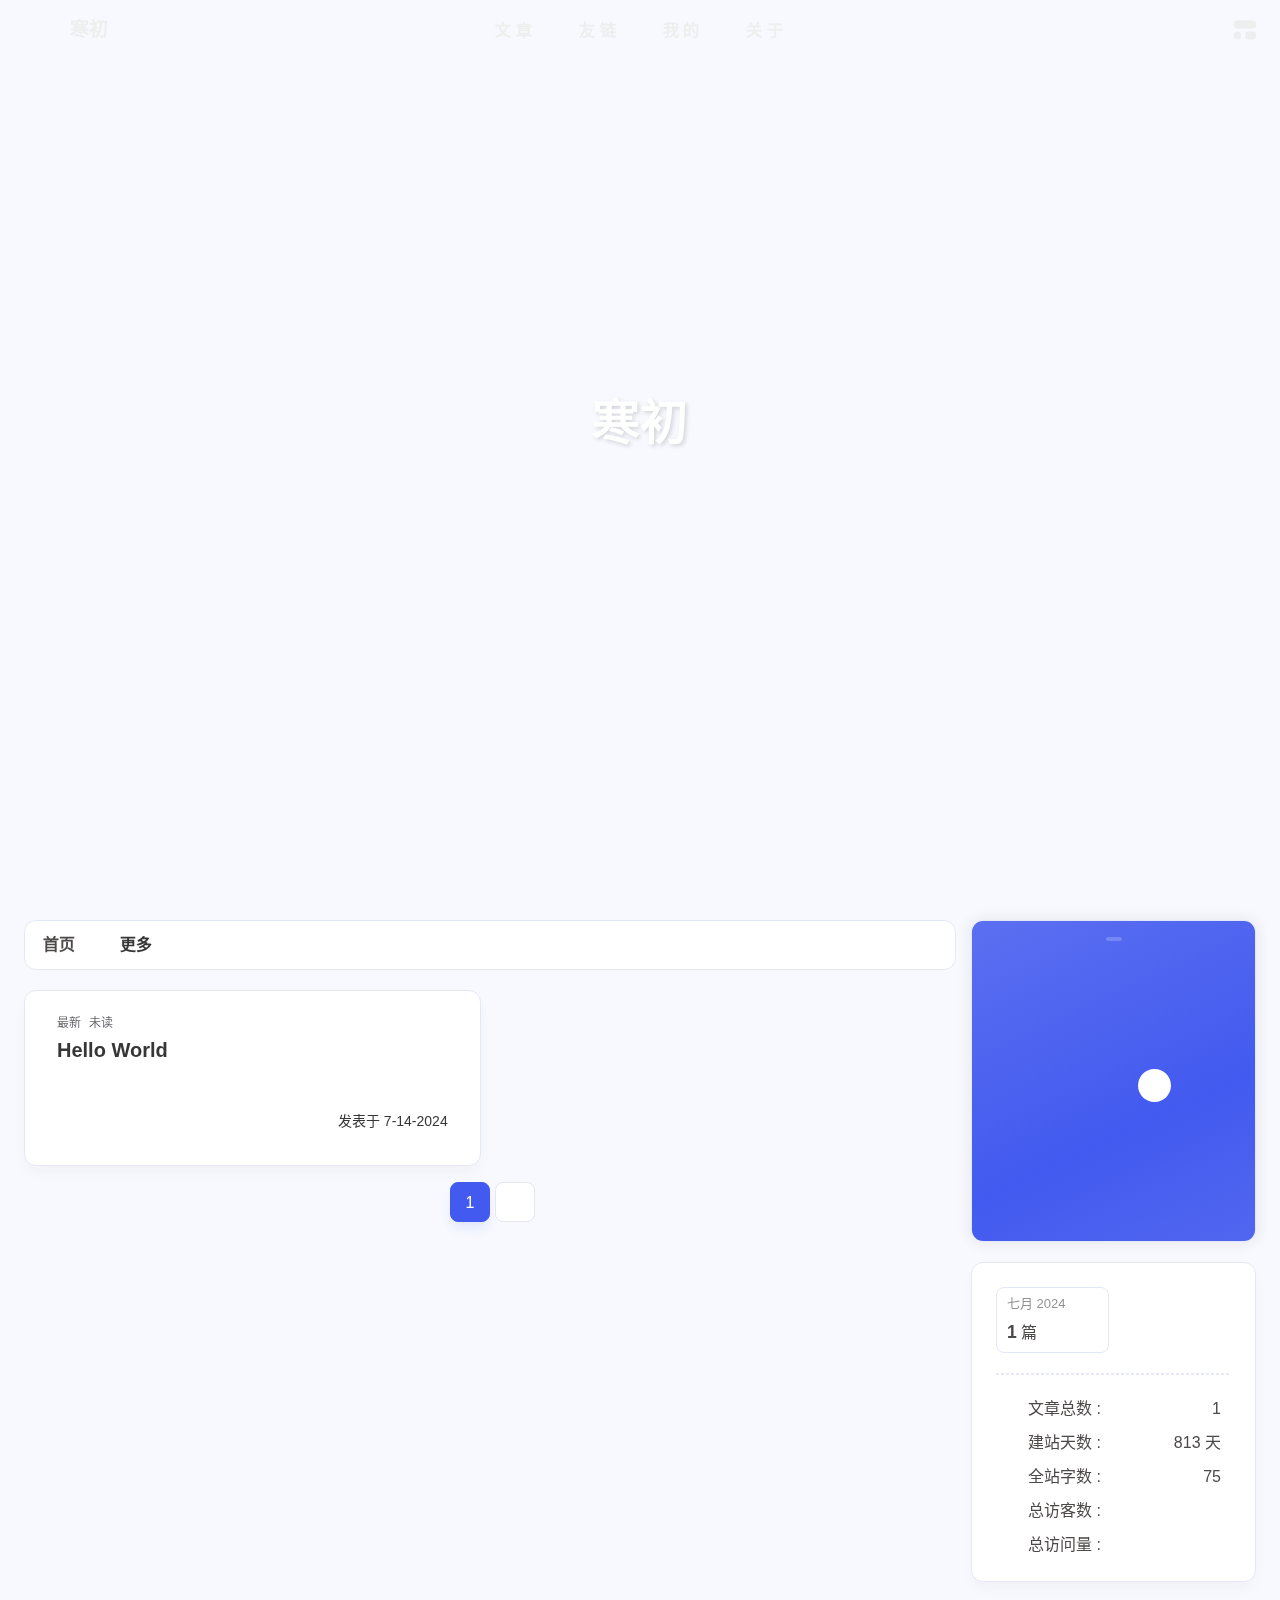
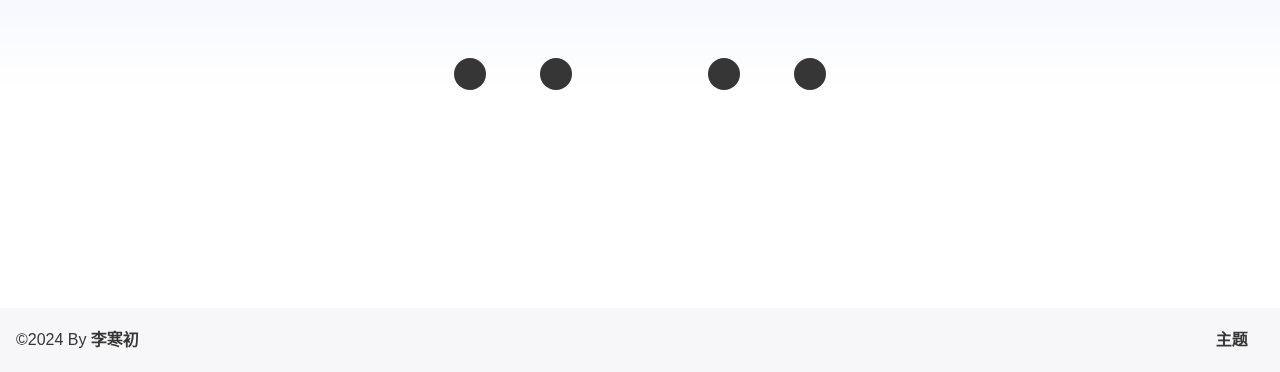
==== commit 0ac401db: "Site updated: 2024-07-16 11:03:57" ====
--- a/index.html
+++ b/index.html
@@ -11,14 +11,14 @@
   postHeadAiDescription: {"enable":true,"gptName":"AnZhiYu","mode":"local","switchBtn":false,"btnLink":"https://afdian.net/item/886a79d4db6711eda42a52540025c377","randomNum":3,"basicWordCount":1000,"key":"xxxx","Referer":"https://xx.xx/"},
   diytitle: {"enable":true,"leaveTitle":"w(ﾟДﾟ)w 不要走！再看看嘛！","backTitle":"♪(^∇^*)欢迎肥来！"},
   LA51: undefined,
-  greetingBox: undefined,
+  greetingBox: {"enable":true,"default":"晚上好👋","list":[{"greeting":"晚安😴","startTime":0,"endTime":5},{"greeting":"早上好鸭👋, 祝你一天好心情！","startTime":6,"endTime":9},{"greeting":"上午好👋, 状态很好，鼓励一下～","startTime":10,"endTime":10},{"greeting":"11点多啦, 在坚持一下就吃饭啦～","startTime":11,"endTime":11},{"greeting":"午安👋, 宝贝","startTime":12,"endTime":14},{"greeting":"🌈充实的一天辛苦啦！","startTime":14,"endTime":18},{"greeting":"19点喽, 奖励一顿丰盛的大餐吧🍔。","startTime":19,"endTime":19},{"greeting":"晚上好👋, 在属于自己的时间好好放松😌~","startTime":20,"endTime":24}]},
   twikooEnvId: '',
   commentBarrageConfig:undefined,
   root: '/',
   preloader: {"source":3},
   friends_vue_info: undefined,
   navMusic: true,
-  mainTone: undefined,
+  mainTone: {"mode":"api","api":"https://img2color-go.vercel.app/api?img=","cover_change":true},
   authorStatus: {"skills":null},
   algolia: undefined,
   localSearch: undefined,
@@ -55,7 +55,7 @@
   isPhotoFigcaption: false,
   islazyload: true,
   isAnchor: false,
-  shortcutKey: undefined,
+  shortcutKey: {"enable":true,"delay":100,"shiftDelay":200},
   autoDarkmode: true
 }</script><script id="config-diff">var GLOBAL_CONFIG_SITE = {
   configTitle: '寒初',
@@ -66,7 +66,7 @@
   isHome: true,
   isHighlightShrink: true,
   isToc: false,
-  postUpdate: '2024-07-15 18:39:42',
+  postUpdate: '2024-07-16 11:03:32',
   postMainColor: '',
 }</script><noscript><style type="text/css">
   #nav {
@@ -233,7 +233,7 @@
     "key": "df245676fb434a0691ead1c63341cd94"
   }
 }
-</script><link rel="stylesheet" href="https://widget.qweather.net/simple/static/css/he-simple.css?v=1.4.0"/><script src="https://widget.qweather.net/simple/static/js/he-simple.js?v=1.4.0"></script></span><div class="mask-name-container"><div id="name-container"><a id="page-name" href="javascript:anzhiyu.scrollToDest(0, 500)">PAGE_NAME</a></div></div><div id="menus"><div class="menus_items"><div class="menus_item"><a class="site-page" href="javascript:void(0);"><span> 文章</span></a><ul class="menus_item_child"><li><a class="site-page child faa-parent animated-hover" href="/archives/"><i class="anzhiyufont anzhiyu-icon-box-archive faa-tada" style="font-size: 0.9em;"></i><span> 隧道</span></a></li><li><a class="site-page child faa-parent animated-hover" href="/categories/"><i class="anzhiyufont anzhiyu-icon-shapes faa-tada" style="font-size: 0.9em;"></i><span> 分类</span></a></li><li><a class="site-page child faa-parent animated-hover" href="/tags/"><i class="anzhiyufont anzhiyu-icon-tags faa-tada" style="font-size: 0.9em;"></i><span> 标签</span></a></li></ul></div><div class="menus_item"><a class="site-page" href="javascript:void(0);"><span> 友链</span></a><ul class="menus_item_child"><li><a class="site-page child faa-parent animated-hover" href="/link/"><i class="anzhiyufont anzhiyu-icon-link faa-tada" style="font-size: 0.9em;"></i><span> 友人帐</span></a></li><li><a class="site-page child faa-parent animated-hover" href="/fcircle/"><i class="anzhiyufont anzhiyu-icon-artstation faa-tada" style="font-size: 0.9em;"></i><span> 朋友圈</span></a></li><li><a class="site-page child faa-parent animated-hover" href="/comments/"><i class="anzhiyufont anzhiyu-icon-envelope faa-tada" style="font-size: 0.9em;"></i><span> 留言板</span></a></li></ul></div><div class="menus_item"><a class="site-page" href="javascript:void(0);"><span> 我的</span></a><ul class="menus_item_child"><li><a class="site-page child faa-parent animated-hover" href="/music/"><i class="anzhiyufont anzhiyu-icon-music faa-tada" style="font-size: 0.9em;"></i><span> 音乐馆</span></a></li><li><a class="site-page child faa-parent animated-hover" href="/bangumis/"><i class="anzhiyufont anzhiyu-icon-bilibili faa-tada" style="font-size: 0.9em;"></i><span> 追番页</span></a></li><li><a class="site-page child faa-parent animated-hover" href="/album/"><i class="anzhiyufont anzhiyu-icon-images faa-tada" style="font-size: 0.9em;"></i><span> 相册集</span></a></li><li><a class="site-page child faa-parent animated-hover" href="/air-conditioner/"><i class="anzhiyufont anzhiyu-icon-fan faa-tada" style="font-size: 0.9em;"></i><span> 小空调</span></a></li></ul></div><div class="menus_item"><a class="site-page" href="javascript:void(0);"><span> 关于</span></a><ul class="menus_item_child"><li><a class="site-page child faa-parent animated-hover" href="/about/"><i class="anzhiyufont anzhiyu-icon-paper-plane faa-tada" style="font-size: 0.9em;"></i><span> 关于本人</span></a></li><li><a class="site-page child faa-parent animated-hover" href="/essay/"><i class="anzhiyufont anzhiyu-icon-lightbulb faa-tada" style="font-size: 0.9em;"></i><span> 闲言碎语</span></a></li><li><a class="site-page child faa-parent animated-hover" href="javascript:toRandomPost()"><i class="anzhiyufont anzhiyu-icon-shoe-prints1 faa-tada" style="font-size: 0.9em;"></i><span> 随便逛逛</span></a></li></ul></div></div></div><div id="nav-right"><div class="nav-button only-home" id="travellings_button" title="随机前往一个开往项目网站"><a class="site-page" onclick="anzhiyu.totraveling()" title="随机前往一个开往项目网站" href="javascript:void(0);" rel="external nofollow" data-pjax-state="external"><i class="anzhiyufont anzhiyu-icon-train"></i></a></div><div class="nav-button" id="randomPost_button"><a class="site-page" onclick="toRandomPost()" title="随机前往一个文章" href="javascript:void(0);"><i class="anzhiyufont anzhiyu-icon-dice"></i></a></div><input id="center-console" type="checkbox"/><label class="widget" for="center-console" title="中控台" onclick="anzhiyu.switchConsole();"><i class="left"></i><i class="widget center"></i><i class="widget right"></i></label><div id="console"><div class="console-card-group-reward"><ul class="reward-all console-card"><li class="reward-item"><a href="https://npm.elemecdn.com/anzhiyu-blog@1.1.6/img/post/common/qrcode-weichat.png" target="_blank"><img class="post-qr-code-img" alt="微信" src= "[data-uri]" onerror="this.onerror=null,this.src=&quot;/img/404.jpg&quot;" data-lazy-src="https://npm.elemecdn.com/anzhiyu-blog@1.1.6/img/post/common/qrcode-weichat.png"/></a><div class="post-qr-code-desc">微信</div></li><li class="reward-item"><a href="https://npm.elemecdn.com/anzhiyu-blog@1.1.6/img/post/common/qrcode-alipay.png" target="_blank"><img class="post-qr-code-img" alt="支付宝" src= "[data-uri]" onerror="this.onerror=null,this.src=&quot;/img/404.jpg&quot;" data-lazy-src="https://npm.elemecdn.com/anzhiyu-blog@1.1.6/img/post/common/qrcode-alipay.png"/></a><div class="post-qr-code-desc">支付宝</div></li></ul></div><div class="console-card-group"><div class="console-card-group-left"><div class="console-card" id="card-newest-comments"><div class="card-content"><div class="author-content-item-tips">互动</div><span class="author-content-item-title"> 最新评论</span></div><div class="aside-list"><span>正在加载中...</span></div></div></div><div class="console-card-group-right"><div class="console-card tags"><div class="card-content"><div class="author-content-item-tips">兴趣点</div><span class="author-content-item-title">寻找你感兴趣的领域</span></div></div><div class="console-card history"><div class="item-headline"><i class="anzhiyufont anzhiyu-icon-box-archiv"></i><span>文章</span></div><div class="card-archives"><div class="item-headline"><i class="anzhiyufont anzhiyu-icon-archive"></i><span>归档</span></div><ul class="card-archive-list"><li class="card-archive-list-item"><a class="card-archive-list-link" href="/archives/2024/07/"><span class="card-archive-list-date">七月 2024</span><div class="card-archive-list-count-group"><span class="card-archive-list-count">1</span><span>篇</span></div></a></li></ul></div><hr/></div></div></div><div class="button-group"><div class="console-btn-item"><a class="darkmode_switchbutton" title="显示模式切换" href="javascript:void(0);"><i class="anzhiyufont anzhiyu-icon-moon"></i></a></div><div class="console-btn-item" id="consoleHideAside" onclick="anzhiyu.hideAsideBtn()" title="边栏显示控制"><a class="asideSwitch"><i class="anzhiyufont anzhiyu-icon-arrows-left-right"></i></a></div><div class="console-btn-item" id="consoleMusic" onclick="anzhiyu.musicToggle()" title="音乐开关"><a class="music-switch"><i class="anzhiyufont anzhiyu-icon-music"></i></a></div></div><div class="console-mask" onclick="anzhiyu.hideConsole()" href="javascript:void(0);"></div></div><div class="nav-button" id="nav-totop"><a class="totopbtn" href="javascript:void(0);"><i class="anzhiyufont anzhiyu-icon-arrow-up"></i><span id="percent" onclick="anzhiyu.scrollToDest(0,500)">0</span></a></div><div id="toggle-menu"><a class="site-page" href="javascript:void(0);" title="切换"><i class="anzhiyufont anzhiyu-icon-bars"></i></a></div></div></div></nav><div id="site-info"><h1 id="site-title">寒初</h1></div><div id="scroll-down"><i class="anzhiyufont anzhiyu-icon-angle-down scroll-down-effects"></i></div></header><main id="blog-container"><div id="home_top"><div class="swiper_container_card" style="height: auto;width: 100%"><div id="bannerGroup"><div id="random-banner"><canvas id="peoplecanvas"></canvas><a id="random-hover" href="javascript:toRandomPost()"><i class="anzhiyufont anzhiyu-icon-paper-plane"></i><div class="bannerText">随便逛逛<i class="anzhiyufont anzhiyu-icon-arrow-right"></i></div></a></div><div class="categoryGroup"><div class="categoryItem" style="box-shadow:var(--anzhiyu-shadow-blue)"><a class="categoryButton blue" href="/categories/%E5%89%8D%E7%AB%AF%E5%BC%80%E5%8F%91/"><span class="categoryButtonText">前端</span><i class="anzhiyufont anzhiyu-icon-dove"></i></a></div><div class="categoryItem" style="box-shadow:var(--anzhiyu-shadow-red)"><a class="categoryButton red" href="/categories/%E5%A4%A7%E5%AD%A6%E7%94%9F%E6%B6%AF/"><span class="categoryButtonText">大学</span><i class="anzhiyufont anzhiyu-icon-fire"></i></a></div><div class="categoryItem" style="box-shadow:var(--anzhiyu-shadow-green)"><a class="categoryButton green" href="/categories/%E7%94%9F%E6%B4%BB%E6%97%A5%E5%B8%B8/"><span class="categoryButtonText">生活</span><i class="anzhiyufont anzhiyu-icon-book"></i></a></div></div></div><div class="topGroup"><div class="recent-post-item" onclick="pjax.loadUrl(&quot;/2024/07/14/hello-world/&quot;)"><div class="post_cover left_radius"><a href="2024/07/14/hello-world/" title="Hello World"><span class="recent-post-top-text">荐</span><img class="post_bg" onerror="this.onerror=null;this.src='/img/404.jpg'" alt="cover"></a></div><div class="recent-post-info"><a class="article-title" href="2024/07/14/hello-world/" title="Hello World">Hello World</a></div></div><a class="todayCard" id="todayCard" target="_blank" rel="noopener" href="https://docs.anheyu.com/" style="z-index: 1;"><div class="todayCard-info"><div class="todayCard-tips">新品主题</div><div class="todayCard-title">Theme-AnZhiYu</div></div><img class="todayCard-cover" src= "[data-uri]" onerror="this.onerror=null,this.src=&quot;/img/404.jpg&quot;" data-lazy-src="https://bu.dusays.com/2023/05/13/645fa3cf90d70.webp" onerror="this.onerror=null;this.src='/img/404.jpg'" alt="封面"><div class="banner-button-group"><div class="banner-button" onclick="event.stopPropagation();event.preventDefault();anzhiyu.hideTodayCard();"><i class="anzhiyufont anzhiyu-icon-arrow-circle-right"></i><span class="banner-button-text">更多推荐</span></div></div></a></div><link rel="stylesheet"></div></div><div class="layout" id="content-inner"><div class="recent-posts" id="recent-posts"><div id="categoryBar"><div class="category-bar" id="category-bar"><div id="catalog-bar"><div id="catalog-list"><div class="catalog-list-item" id="首页"><a href="/">首页</a></div></div><div class="category-bar-next" id="category-bar-next" onclick="anzhiyu.scrollCategoryBarToRight()"><i class="anzhiyufont anzhiyu-icon-angle-double-right"></i></div><a class="catalog-more" href="/categories/">更多</a></div></div></div><div class="recent-post-item lastestpost-item" onclick="pjax.loadUrl('/2024/07/14/hello-world/')"><div class="recent-post-info no-cover"><div class="recent-post-info-top"><div class="recent-post-info-top-tips"><span class="newPost">最新</span><a class="unvisited-post" href="/2024/07/14/hello-world/" title="Hello World">未读</a></div><a class="article-title" href="/2024/07/14/hello-world/" title="Hello World">Hello World</a></div><div class="article-meta-wrap"><span class="post-meta-date"><i class="anzhiyufont anzhiyu-icon-calendar-days" style="font-size: 15px; display:none"></i><span class="article-meta-label">发表于</span><time datetime="2024-07-14T09:32:15.621Z" title="发表于 2024-07-14 17:32:15" time="2024-07-14 17:32:15">2024-07-14</time><time class="time_hidden" datetime="2024-07-14T09:32:15.621Z" title="更新于 2024-07-14 17:32:15" time="2024-07-14 17:32:15">2024-07-14</time></span></div><div class="content">Welcome to Hexo! This is your very first post. Check documentation for more info. If you get any problems when using Hexo, you can find the answer in troubleshooting or you can ask me on GitHub.
+</script><link rel="stylesheet" href="https://widget.qweather.net/simple/static/css/he-simple.css?v=1.4.0"/><script src="https://widget.qweather.net/simple/static/js/he-simple.js?v=1.4.0"></script></span><div class="mask-name-container"><div id="name-container"><a id="page-name" href="javascript:anzhiyu.scrollToDest(0, 500)">PAGE_NAME</a></div></div><div id="menus"><div class="menus_items"><div class="menus_item"><a class="site-page" href="javascript:void(0);"><span> 文章</span></a><ul class="menus_item_child"><li><a class="site-page child faa-parent animated-hover" href="/archives/"><i class="anzhiyufont anzhiyu-icon-box-archive faa-tada" style="font-size: 0.9em;"></i><span> 隧道</span></a></li><li><a class="site-page child faa-parent animated-hover" href="/categories/"><i class="anzhiyufont anzhiyu-icon-shapes faa-tada" style="font-size: 0.9em;"></i><span> 分类</span></a></li><li><a class="site-page child faa-parent animated-hover" href="/tags/"><i class="anzhiyufont anzhiyu-icon-tags faa-tada" style="font-size: 0.9em;"></i><span> 标签</span></a></li></ul></div><div class="menus_item"><a class="site-page" href="javascript:void(0);"><span> 友链</span></a><ul class="menus_item_child"><li><a class="site-page child faa-parent animated-hover" href="/link/"><i class="anzhiyufont anzhiyu-icon-link faa-tada" style="font-size: 0.9em;"></i><span> 友人帐</span></a></li><li><a class="site-page child faa-parent animated-hover" href="/comments/"><i class="anzhiyufont anzhiyu-icon-envelope faa-tada" style="font-size: 0.9em;"></i><span> 留言板</span></a></li></ul></div><div class="menus_item"><a class="site-page" href="javascript:void(0);"><span> 我的</span></a><ul class="menus_item_child"><li><a class="site-page child faa-parent animated-hover" href="/music/?id=2660284705&amp;server=netease"><i class="anzhiyufont anzhiyu-icon-music faa-tada" style="font-size: 0.9em;"></i><span> 音乐馆</span></a></li><li><a class="site-page child faa-parent animated-hover" href="/album/"><i class="anzhiyufont anzhiyu-icon-images faa-tada" style="font-size: 0.9em;"></i><span> 相册集</span></a></li><li><a class="site-page child faa-parent animated-hover" href="/air-conditioner/"><i class="anzhiyufont anzhiyu-icon-fan faa-tada" style="font-size: 0.9em;"></i><span> 小空调</span></a></li></ul></div><div class="menus_item"><a class="site-page" href="javascript:void(0);"><span> 关于</span></a><ul class="menus_item_child"><li><a class="site-page child faa-parent animated-hover" href="/about/"><i class="anzhiyufont anzhiyu-icon-paper-plane faa-tada" style="font-size: 0.9em;"></i><span> 关于本人</span></a></li><li><a class="site-page child faa-parent animated-hover" href="/essay/"><i class="anzhiyufont anzhiyu-icon-lightbulb faa-tada" style="font-size: 0.9em;"></i><span> 闲言碎语</span></a></li><li><a class="site-page child faa-parent animated-hover" href="javascript:toRandomPost()"><i class="anzhiyufont anzhiyu-icon-shoe-prints1 faa-tada" style="font-size: 0.9em;"></i><span> 随便逛逛</span></a></li></ul></div></div></div><div id="nav-right"><div class="nav-button only-home" id="travellings_button" title="随机前往一个开往项目网站"><a class="site-page" onclick="anzhiyu.totraveling()" title="随机前往一个开往项目网站" href="javascript:void(0);" rel="external nofollow" data-pjax-state="external"><i class="anzhiyufont anzhiyu-icon-train"></i></a></div><div class="nav-button" id="randomPost_button"><a class="site-page" onclick="toRandomPost()" title="随机前往一个文章" href="javascript:void(0);"><i class="anzhiyufont anzhiyu-icon-dice"></i></a></div><input id="center-console" type="checkbox"/><label class="widget" for="center-console" title="中控台" onclick="anzhiyu.switchConsole();"><i class="left"></i><i class="widget center"></i><i class="widget right"></i></label><div id="console"><div class="console-card-group-reward"><ul class="reward-all console-card"><li class="reward-item"><a href="https://npm.elemecdn.com/anzhiyu-blog@1.1.6/img/post/common/qrcode-weichat.png" target="_blank"><img class="post-qr-code-img" alt="微信" src= "[data-uri]" onerror="this.onerror=null,this.src=&quot;/img/404.jpg&quot;" data-lazy-src="https://npm.elemecdn.com/anzhiyu-blog@1.1.6/img/post/common/qrcode-weichat.png"/></a><div class="post-qr-code-desc">微信</div></li><li class="reward-item"><a href="https://npm.elemecdn.com/anzhiyu-blog@1.1.6/img/post/common/qrcode-alipay.png" target="_blank"><img class="post-qr-code-img" alt="支付宝" src= "[data-uri]" onerror="this.onerror=null,this.src=&quot;/img/404.jpg&quot;" data-lazy-src="https://npm.elemecdn.com/anzhiyu-blog@1.1.6/img/post/common/qrcode-alipay.png"/></a><div class="post-qr-code-desc">支付宝</div></li></ul></div><div class="console-card-group"><div class="console-card-group-left"><div class="console-card" id="card-newest-comments"><div class="card-content"><div class="author-content-item-tips">互动</div><span class="author-content-item-title"> 最新评论</span></div><div class="aside-list"><span>正在加载中...</span></div></div></div><div class="console-card-group-right"><div class="console-card tags"><div class="card-content"><div class="author-content-item-tips">兴趣点</div><span class="author-content-item-title">寻找你感兴趣的领域</span></div></div><div class="console-card history"><div class="item-headline"><i class="anzhiyufont anzhiyu-icon-box-archiv"></i><span>文章</span></div><div class="card-archives"><div class="item-headline"><i class="anzhiyufont anzhiyu-icon-archive"></i><span>归档</span></div><ul class="card-archive-list"><li class="card-archive-list-item"><a class="card-archive-list-link" href="/archives/2024/07/"><span class="card-archive-list-date">七月 2024</span><div class="card-archive-list-count-group"><span class="card-archive-list-count">1</span><span>篇</span></div></a></li></ul></div><hr/></div></div></div><div class="button-group"><div class="console-btn-item"><a class="darkmode_switchbutton" title="显示模式切换" href="javascript:void(0);"><i class="anzhiyufont anzhiyu-icon-moon"></i></a></div><div class="console-btn-item" id="consoleHideAside" onclick="anzhiyu.hideAsideBtn()" title="边栏显示控制"><a class="asideSwitch"><i class="anzhiyufont anzhiyu-icon-arrows-left-right"></i></a></div><div class="console-btn-item" id="consoleMusic" onclick="anzhiyu.musicToggle()" title="音乐开关"><a class="music-switch"><i class="anzhiyufont anzhiyu-icon-music"></i></a></div><div class="console-btn-item" id="consoleKeyboard" onclick="anzhiyu.keyboardToggle()" title="快捷键开关"><a class="keyboard-switch"><i class="anzhiyufont anzhiyu-icon-keyboard"></i></a></div></div><div class="console-mask" onclick="anzhiyu.hideConsole()" href="javascript:void(0);"></div></div><div class="nav-button" id="nav-totop"><a class="totopbtn" href="javascript:void(0);"><i class="anzhiyufont anzhiyu-icon-arrow-up"></i><span id="percent" onclick="anzhiyu.scrollToDest(0,500)">0</span></a></div><div id="toggle-menu"><a class="site-page" href="javascript:void(0);" title="切换"><i class="anzhiyufont anzhiyu-icon-bars"></i></a></div></div></div></nav><div id="site-info"><h1 id="site-title">寒初</h1></div><div id="scroll-down"><i class="anzhiyufont anzhiyu-icon-angle-down scroll-down-effects"></i></div></header><main id="blog-container"><div class="layout" id="content-inner"><div class="recent-posts" id="recent-posts"><div id="categoryBar"><div class="category-bar" id="category-bar"><div id="catalog-bar"><div id="catalog-list"><div class="catalog-list-item" id="首页"><a href="/">首页</a></div></div><div class="category-bar-next" id="category-bar-next" onclick="anzhiyu.scrollCategoryBarToRight()"><i class="anzhiyufont anzhiyu-icon-angle-double-right"></i></div><a class="catalog-more" href="/categories/">更多</a></div></div></div><div class="recent-post-item lastestpost-item" onclick="pjax.loadUrl('/2024/07/14/hello-world/')"><div class="recent-post-info no-cover"><div class="recent-post-info-top"><div class="recent-post-info-top-tips"><span class="newPost">最新</span><a class="unvisited-post" href="/2024/07/14/hello-world/" title="Hello World">未读</a></div><a class="article-title" href="/2024/07/14/hello-world/" title="Hello World">Hello World</a></div><div class="article-meta-wrap"><span class="post-meta-date"><i class="anzhiyufont anzhiyu-icon-calendar-days" style="font-size: 15px; display:none"></i><span class="article-meta-label">发表于</span><time datetime="2024-07-14T09:32:15.621Z" title="发表于 2024-07-14 17:32:15" time="2024-07-14 17:32:15">2024-07-14</time><time class="time_hidden" datetime="2024-07-14T09:32:15.621Z" title="更新于 2024-07-14 17:32:15" time="2024-07-14 17:32:15">2024-07-14</time></span></div><div class="content">Welcome to Hexo! This is your very first post. Check documentation for more info. If you get any problems when using Hexo, you can find the answer in troubleshooting or you can ask me on GitHub.
 Quick StartCreate a new post$ hexo new &quot;My New Post&quot;
 
 More info: Writing
@@ -246,7 +246,7 @@
 Deploy to remote sites$ hexo deploy
 
 More info: Deployment
-</div></div></div><nav id="pagination"><div class="pagination"><span class="page-number current">1</span><div class="toPageGroup"><input id="toPageText" oninput="value=value.replace(/[^0-9]/g,'')" maxlength="3" onkeyup="this.value=this.value.replace(/[^u4e00-u9fa5w]/g,'')" aria-label="toPage"><a id="toPageButton" onclick="anzhiyu.toPage()"><i class="anzhiyufont anzhiyu-icon-angles-right" style="font-weight: inherit; font-size: 1rem;"></i></a></div></div></nav></div><div class="aside-content" id="aside-content"><div class="card-widget card-info"><div class="card-content"><div class="author-info__sayhi" id="author-info__sayhi" onclick="anzhiyu.changeSayHelloText()"></div><div class="author-info-avatar"><img class="avatar-img" src= "[data-uri]" onerror="this.onerror=null,this.src=&quot;/img/404.jpg&quot;" data-lazy-src="/img/avent.jpg" onerror="this.onerror=null;this.src='/img/friend_404.gif'" alt="avatar"/><div class="author-status"><img class="g-status" src= "[data-uri]" onerror="this.onerror=null,this.src=&quot;/img/404.jpg&quot;" data-lazy-src="https://bu.dusays.com/2023/08/24/64e6ce9c507bb.png" alt="status"/></div></div><div class="author-info__description"></div></div></div><div class="sticky_layout"><div class="card-widget"><div class="card-archives"><div class="item-headline"><i class="anzhiyufont anzhiyu-icon-archive"></i><span>归档</span></div><ul class="card-archive-list"><li class="card-archive-list-item"><a class="card-archive-list-link" href="/archives/2024/07/"><span class="card-archive-list-date">七月 2024</span><div class="card-archive-list-count-group"><span class="card-archive-list-count">1</span><span>篇</span></div></a></li></ul></div><hr/><div class="card-webinfo"><div class="item-headline"><i class="anzhiyufont anzhiyu-icon-chart-line"></i><span>网站资讯</span></div><div class="webinfo"><div class="webinfo-item"><div class="webinfo-item-title"><i class="anzhiyufont anzhiyu-icon-file-lines"></i><div class="item-name">文章总数 :</div></div><div class="item-count">1</div></div><div class="webinfo-item"><div class="webinfo-item-title"><i class="anzhiyufont anzhiyu-icon-stopwatch"></i><div class="item-name">建站天数 :</div></div><div class="item-count" id="runtimeshow" data-publishDate="2024-05-04T04:00:00.000Z"><i class="anzhiyufont anzhiyu-icon-spinner anzhiyu-spin"></i></div></div><div class="webinfo-item"><div class="webinfo-item-title"><i class="anzhiyufont anzhiyu-icon-universal-access"></i><div class="item-name">总访客数 :</div></div><div class="item-count" id="busuanzi_value_site_uv"><i class="anzhiyufont anzhiyu-icon-spinner anzhiyu-spin"></i></div></div><div class="webinfo-item"><div class="webinfo-item-title"><i class="anzhiyufont anzhiyu-icon-square-poll-vertical"></i><div class="item-name">总访问量 :</div></div><div class="item-count" id="busuanzi_value_site_pv"><i class="anzhiyufont anzhiyu-icon-spinner anzhiyu-spin"></i></div></div></div></div></div></div></div></div></main><footer id="footer"><div id="footer-wrap"><div id="footer_deal"><a class="deal_link" href="mailto:anzhiyu-c@qq.com" title="email"><i class="anzhiyufont anzhiyu-icon-envelope"></i></a><a class="deal_link" target="_blank" rel="noopener" href="https://weibo.com/u/6378063631" title="微博"><i class="anzhiyufont anzhiyu-icon-weibo"></i></a><img class="footer_mini_logo" title="返回顶部" alt="返回顶部" onclick="anzhiyu.scrollToDest(0, 500)" src= "[data-uri]" onerror="this.onerror=null,this.src=&quot;/img/404.jpg&quot;" data-lazy-src="img/avent.jpg" size="50px"/><a class="deal_link" target="_blank" rel="noopener" href="https://github.com/anzhiyu-c" title="Github"><i class="anzhiyufont anzhiyu-icon-github"></i></a><a class="deal_link" target="_blank" rel="noopener" href="https://v.douyin.com/DwCpMEy/" title="抖音"><i class="anzhiyufont anzhiyu-icon-tiktok"></i></a></div><div id="workboard"><img class="workSituationImg boardsign" src= "[data-uri]" onerror="this.onerror=null,this.src=&quot;/img/404.jpg&quot;" data-lazy-src="https://npm.elemecdn.com/anzhiyu-blog@2.0.4/img/badge/安知鱼-上班摸鱼中.svg" alt="距离月入25k也就还差一个大佬带我~" title="距离月入25k也就还差一个大佬带我~"/><div id="runtimeTextTip"></div></div><p id="ghbdages"><a class="github-badge" target="_blank" href="https://hexo.io/" style="margin-inline:5px" data-title="博客框架为Hexo_v5.4.0" title="博客框架为Hexo_v5.4.0"><img src= "[data-uri]" onerror="this.onerror=null,this.src=&quot;/img/404.jpg&quot;" data-lazy-src="https://npm.elemecdn.com/anzhiyu-blog@2.1.5/img/badge/Frame-Hexo.svg" alt="博客框架为Hexo_v5.4.0"/></a><a class="github-badge" target="_blank" href="https://blog.anheyu.com/" style="margin-inline:5px" data-title="本站使用AnZhiYu主题" title="本站使用AnZhiYu主题"><img src= "[data-uri]" onerror="this.onerror=null,this.src=&quot;/img/404.jpg&quot;" data-lazy-src="https://npm.elemecdn.com/anzhiyu-theme-static@1.0.9/img/Theme-AnZhiYu-2E67D3.svg" alt="本站使用AnZhiYu主题"/></a></p></div><div id="footer-bar"><div class="footer-bar-links"><div class="footer-bar-left"><div id="footer-bar-tips"><div class="copyright">&copy;2024 By <a class="footer-bar-link" href="/" title="李寒初" target="_blank">李寒初</a></div></div><div id="footer-type-tips"></div><div class="js-pjax"><script>function subtitleType () {
+</div></div></div><nav id="pagination"><div class="pagination"><span class="page-number current">1</span><div class="toPageGroup"><input id="toPageText" oninput="value=value.replace(/[^0-9]/g,'')" maxlength="3" onkeyup="this.value=this.value.replace(/[^u4e00-u9fa5w]/g,'')" aria-label="toPage"><a id="toPageButton" onclick="anzhiyu.toPage()"><i class="anzhiyufont anzhiyu-icon-angles-right" style="font-weight: inherit; font-size: 1rem;"></i></a></div></div></nav></div><div class="aside-content" id="aside-content"><div class="card-widget card-info"><div class="card-content"><div class="author-info__sayhi" id="author-info__sayhi" onclick="anzhiyu.changeSayHelloText()"></div><div class="author-info-avatar"><img class="avatar-img" src= "[data-uri]" onerror="this.onerror=null,this.src=&quot;/img/404.jpg&quot;" data-lazy-src="/img/avent.jpg" onerror="this.onerror=null;this.src='/img/friend_404.gif'" alt="avatar"/><div class="author-status"><img class="g-status" src= "[data-uri]" onerror="this.onerror=null,this.src=&quot;/img/404.jpg&quot;" data-lazy-src="https://bu.dusays.com/2023/08/24/64e6ce9c507bb.png" alt="status"/></div></div><div class="author-info__description"></div></div></div><div class="sticky_layout"><div class="card-widget"><div class="card-archives"><div class="item-headline"><i class="anzhiyufont anzhiyu-icon-archive"></i><span>归档</span></div><ul class="card-archive-list"><li class="card-archive-list-item"><a class="card-archive-list-link" href="/archives/2024/07/"><span class="card-archive-list-date">七月 2024</span><div class="card-archive-list-count-group"><span class="card-archive-list-count">1</span><span>篇</span></div></a></li></ul></div><hr/><div class="card-webinfo"><div class="item-headline"><i class="anzhiyufont anzhiyu-icon-chart-line"></i><span>网站资讯</span></div><div class="webinfo"><div class="webinfo-item"><div class="webinfo-item-title"><i class="anzhiyufont anzhiyu-icon-file-lines"></i><div class="item-name">文章总数 :</div></div><div class="item-count">1</div></div><div class="webinfo-item"><div class="webinfo-item-title"><i class="anzhiyufont anzhiyu-icon-stopwatch"></i><div class="item-name">建站天数 :</div></div><div class="item-count" id="runtimeshow" data-publishDate="2024-05-04T04:00:00.000Z"><i class="anzhiyufont anzhiyu-icon-spinner anzhiyu-spin"></i></div></div><div class="webinfo-item"><div class="webinfo-item-title"><i class="anzhiyufont anzhiyu-icon-font"></i><div class="item-name">全站字数 :</div></div><div class="item-count">75</div></div><div class="webinfo-item"><div class="webinfo-item-title"><i class="anzhiyufont anzhiyu-icon-universal-access"></i><div class="item-name">总访客数 :</div></div><div class="item-count" id="busuanzi_value_site_uv"><i class="anzhiyufont anzhiyu-icon-spinner anzhiyu-spin"></i></div></div><div class="webinfo-item"><div class="webinfo-item-title"><i class="anzhiyufont anzhiyu-icon-square-poll-vertical"></i><div class="item-name">总访问量 :</div></div><div class="item-count" id="busuanzi_value_site_pv"><i class="anzhiyufont anzhiyu-icon-spinner anzhiyu-spin"></i></div></div></div></div></div></div></div></div></main><footer id="footer"><div id="footer-wrap"><div id="footer_deal"><a class="deal_link" href="mailto:anzhiyu-c@qq.com" title="email"><i class="anzhiyufont anzhiyu-icon-envelope"></i></a><a class="deal_link" target="_blank" rel="noopener" href="https://weibo.com/u/6378063631" title="微博"><i class="anzhiyufont anzhiyu-icon-weibo"></i></a><img class="footer_mini_logo" title="返回顶部" alt="返回顶部" onclick="anzhiyu.scrollToDest(0, 500)" src= "[data-uri]" onerror="this.onerror=null,this.src=&quot;/img/404.jpg&quot;" data-lazy-src="img/avent.jpg" size="50px"/><a class="deal_link" target="_blank" rel="noopener" href="https://github.com/anzhiyu-c" title="Github"><i class="anzhiyufont anzhiyu-icon-github"></i></a><a class="deal_link" target="_blank" rel="noopener" href="https://v.douyin.com/DwCpMEy/" title="抖音"><i class="anzhiyufont anzhiyu-icon-tiktok"></i></a></div><div id="workboard"><img class="workSituationImg boardsign" src= "[data-uri]" onerror="this.onerror=null,this.src=&quot;/img/404.jpg&quot;" data-lazy-src="https://npm.elemecdn.com/anzhiyu-blog@2.0.4/img/badge/安知鱼-上班摸鱼中.svg" alt="距离月入25k也就还差一个大佬带我~" title="距离月入25k也就还差一个大佬带我~"/><div id="runtimeTextTip"></div></div><p id="ghbdages"><a class="github-badge" target="_blank" href="https://hexo.io/" style="margin-inline:5px" data-title="博客框架为Hexo_v5.4.0" title="博客框架为Hexo_v5.4.0"><img src= "[data-uri]" onerror="this.onerror=null,this.src=&quot;/img/404.jpg&quot;" data-lazy-src="https://npm.elemecdn.com/anzhiyu-blog@2.1.5/img/badge/Frame-Hexo.svg" alt="博客框架为Hexo_v5.4.0"/></a><a class="github-badge" target="_blank" href="https://blog.anheyu.com/" style="margin-inline:5px" data-title="本站使用AnZhiYu主题" title="本站使用AnZhiYu主题"><img src= "[data-uri]" onerror="this.onerror=null,this.src=&quot;/img/404.jpg&quot;" data-lazy-src="https://npm.elemecdn.com/anzhiyu-theme-static@1.0.9/img/Theme-AnZhiYu-2E67D3.svg" alt="本站使用AnZhiYu主题"/></a></p></div><div id="footer-bar"><div class="footer-bar-links"><div class="footer-bar-left"><div id="footer-bar-tips"><div class="copyright">&copy;2024 By <a class="footer-bar-link" href="/" title="李寒初" target="_blank">李寒初</a></div></div><div id="footer-type-tips"></div><div class="js-pjax"><script>function subtitleType () {
   fetch('https://v1.hitokoto.cn')
     .then(response => response.json())
     .then(data => {
@@ -276,7 +276,15 @@
 } else {
   subtitleType()
 }
-</script></div></div><div class="footer-bar-right"><a class="footer-bar-link" target="_blank" rel="noopener" href="https://github.com/anzhiyu-c/hexo-theme-anzhiyu" title="主题">主题</a></div></div></div></footer></div><div id="sidebar"><div id="menu-mask"></div><div id="sidebar-menus"><div class="sidebar-site-data site-data is-center"><a href="/archives/" title="archive"><div class="headline">文章</div><div class="length-num">1</div></a><a href="/tags/" title="tag"><div class="headline">标签</div><div class="length-num">0</div></a><a href="/categories/" title="category"><div class="headline">分类</div><div class="length-num">0</div></a></div><span class="sidebar-menu-item-title">功能</span><div class="sidebar-menu-item"><a class="darkmode_switchbutton menu-child" href="javascript:void(0);" title="显示模式"><i class="anzhiyufont anzhiyu-icon-circle-half-stroke"></i><span>显示模式</span></a></div><div class="back-menu-list-groups"><div class="back-menu-list-group"><div class="back-menu-list-title">网页</div><div class="back-menu-list"><a class="back-menu-item" target="_blank" rel="noopener" href="https://blog.anheyu.com/" title="博客"><img class="back-menu-item-icon" src= "[data-uri]" onerror="this.onerror=null,this.src=&quot;/img/404.jpg&quot;" data-lazy-src="/img/favicon.ico" alt="博客"/><span class="back-menu-item-text">博客</span></a></div></div><div class="back-menu-list-group"><div class="back-menu-list-title">项目</div><div class="back-menu-list"><a class="back-menu-item" target="_blank" rel="noopener" href="https://image.anheyu.com/" title="安知鱼图床"><img class="back-menu-item-icon" src= "[data-uri]" onerror="this.onerror=null,this.src=&quot;/img/404.jpg&quot;" data-lazy-src="https://image.anheyu.com/favicon.ico" alt="安知鱼图床"/><span class="back-menu-item-text">安知鱼图床</span></a></div></div></div><div class="menus_items"><div class="menus_item"><a class="site-page" href="javascript:void(0);"><span> 文章</span></a><ul class="menus_item_child"><li><a class="site-page child faa-parent animated-hover" href="/archives/"><i class="anzhiyufont anzhiyu-icon-box-archive faa-tada" style="font-size: 0.9em;"></i><span> 隧道</span></a></li><li><a class="site-page child faa-parent animated-hover" href="/categories/"><i class="anzhiyufont anzhiyu-icon-shapes faa-tada" style="font-size: 0.9em;"></i><span> 分类</span></a></li><li><a class="site-page child faa-parent animated-hover" href="/tags/"><i class="anzhiyufont anzhiyu-icon-tags faa-tada" style="font-size: 0.9em;"></i><span> 标签</span></a></li></ul></div><div class="menus_item"><a class="site-page" href="javascript:void(0);"><span> 友链</span></a><ul class="menus_item_child"><li><a class="site-page child faa-parent animated-hover" href="/link/"><i class="anzhiyufont anzhiyu-icon-link faa-tada" style="font-size: 0.9em;"></i><span> 友人帐</span></a></li><li><a class="site-page child faa-parent animated-hover" href="/fcircle/"><i class="anzhiyufont anzhiyu-icon-artstation faa-tada" style="font-size: 0.9em;"></i><span> 朋友圈</span></a></li><li><a class="site-page child faa-parent animated-hover" href="/comments/"><i class="anzhiyufont anzhiyu-icon-envelope faa-tada" style="font-size: 0.9em;"></i><span> 留言板</span></a></li></ul></div><div class="menus_item"><a class="site-page" href="javascript:void(0);"><span> 我的</span></a><ul class="menus_item_child"><li><a class="site-page child faa-parent animated-hover" href="/music/"><i class="anzhiyufont anzhiyu-icon-music faa-tada" style="font-size: 0.9em;"></i><span> 音乐馆</span></a></li><li><a class="site-page child faa-parent animated-hover" href="/bangumis/"><i class="anzhiyufont anzhiyu-icon-bilibili faa-tada" style="font-size: 0.9em;"></i><span> 追番页</span></a></li><li><a class="site-page child faa-parent animated-hover" href="/album/"><i class="anzhiyufont anzhiyu-icon-images faa-tada" style="font-size: 0.9em;"></i><span> 相册集</span></a></li><li><a class="site-page child faa-parent animated-hover" href="/air-conditioner/"><i class="anzhiyufont anzhiyu-icon-fan faa-tada" style="font-size: 0.9em;"></i><span> 小空调</span></a></li></ul></div><div class="menus_item"><a class="site-page" href="javascript:void(0);"><span> 关于</span></a><ul class="menus_item_child"><li><a class="site-page child faa-parent animated-hover" href="/about/"><i class="anzhiyufont anzhiyu-icon-paper-plane faa-tada" style="font-size: 0.9em;"></i><span> 关于本人</span></a></li><li><a class="site-page child faa-parent animated-hover" href="/essay/"><i class="anzhiyufont anzhiyu-icon-lightbulb faa-tada" style="font-size: 0.9em;"></i><span> 闲言碎语</span></a></li><li><a class="site-page child faa-parent animated-hover" href="javascript:toRandomPost()"><i class="anzhiyufont anzhiyu-icon-shoe-prints1 faa-tada" style="font-size: 0.9em;"></i><span> 随便逛逛</span></a></li></ul></div></div><span class="sidebar-menu-item-title">标签</span></div></div><div id="rightside"><div id="rightside-config-hide"><button id="translateLink" type="button" title="简繁转换">繁</button><button id="darkmode" type="button" title="浅色和深色模式转换"><i class="anzhiyufont anzhiyu-icon-circle-half-stroke"></i></button><button id="hide-aside-btn" type="button" title="单栏和双栏切换"><i class="anzhiyufont anzhiyu-icon-arrows-left-right"></i></button></div><div id="rightside-config-show"><button id="rightside-config" type="button" title="设置"><i class="anzhiyufont anzhiyu-icon-gear"></i></button><button id="go-up" type="button" title="回到顶部"><i class="anzhiyufont anzhiyu-icon-arrow-up"></i></button></div></div><div id="nav-music"><a id="nav-music-hoverTips" onclick="anzhiyu.musicToggle()" accesskey="m">播放音乐</a><div id="console-music-bg"></div><meting-js id="8152976493" server="netease" type="playlist" mutex="true" preload="none" theme="var(--anzhiyu-main)" data-lrctype="0" order="random" volume="0.7"></meting-js></div><div id="rightMenu"><div class="rightMenu-group rightMenu-small"><div class="rightMenu-item" id="menu-backward"><i class="anzhiyufont anzhiyu-icon-arrow-left"></i></div><div class="rightMenu-item" id="menu-forward"><i class="anzhiyufont anzhiyu-icon-arrow-right"></i></div><div class="rightMenu-item" id="menu-refresh"><i class="anzhiyufont anzhiyu-icon-arrow-rotate-right" style="font-size: 1rem;"></i></div><div class="rightMenu-item" id="menu-top"><i class="anzhiyufont anzhiyu-icon-arrow-up"></i></div></div><div class="rightMenu-group rightMenu-line rightMenuPlugin"><div class="rightMenu-item" id="menu-copytext"><i class="anzhiyufont anzhiyu-icon-copy"></i><span>复制选中文本</span></div><div class="rightMenu-item" id="menu-pastetext"><i class="anzhiyufont anzhiyu-icon-paste"></i><span>粘贴文本</span></div><a class="rightMenu-item" id="menu-commenttext"><i class="anzhiyufont anzhiyu-icon-comment-medical"></i><span>引用到评论</span></a><div class="rightMenu-item" id="menu-newwindow"><i class="anzhiyufont anzhiyu-icon-window-restore"></i><span>新窗口打开</span></div><div class="rightMenu-item" id="menu-copylink"><i class="anzhiyufont anzhiyu-icon-link"></i><span>复制链接地址</span></div><div class="rightMenu-item" id="menu-copyimg"><i class="anzhiyufont anzhiyu-icon-images"></i><span>复制此图片</span></div><div class="rightMenu-item" id="menu-downloadimg"><i class="anzhiyufont anzhiyu-icon-download"></i><span>下载此图片</span></div><div class="rightMenu-item" id="menu-newwindowimg"><i class="anzhiyufont anzhiyu-icon-window-restore"></i><span>新窗口打开图片</span></div><div class="rightMenu-item" id="menu-search"><i class="anzhiyufont anzhiyu-icon-magnifying-glass"></i><span>站内搜索</span></div><div class="rightMenu-item" id="menu-searchBaidu"><i class="anzhiyufont anzhiyu-icon-magnifying-glass"></i><span>百度搜索</span></div><div class="rightMenu-item" id="menu-music-toggle"><i class="anzhiyufont anzhiyu-icon-play"></i><span>播放音乐</span></div><div class="rightMenu-item" id="menu-music-back"><i class="anzhiyufont anzhiyu-icon-backward"></i><span>切换到上一首</span></div><div class="rightMenu-item" id="menu-music-forward"><i class="anzhiyufont anzhiyu-icon-forward"></i><span>切换到下一首</span></div><div class="rightMenu-item" id="menu-music-playlist" onclick="window.open(&quot;https://y.qq.com/n/ryqq/playlist/8802438608&quot;, &quot;_blank&quot;);" style="display: none;"><i class="anzhiyufont anzhiyu-icon-radio"></i><span>查看所有歌曲</span></div><div class="rightMenu-item" id="menu-music-copyMusicName"><i class="anzhiyufont anzhiyu-icon-copy"></i><span>复制歌名</span></div></div><div class="rightMenu-group rightMenu-line rightMenuOther"><a class="rightMenu-item menu-link" id="menu-randomPost"><i class="anzhiyufont anzhiyu-icon-shuffle"></i><span>随便逛逛</span></a><a class="rightMenu-item menu-link" href="/categories/"><i class="anzhiyufont anzhiyu-icon-cube"></i><span>博客分类</span></a><a class="rightMenu-item menu-link" href="/tags/"><i class="anzhiyufont anzhiyu-icon-tags"></i><span>文章标签</span></a></div><div class="rightMenu-group rightMenu-line rightMenuOther"><a class="rightMenu-item" id="menu-copy" href="javascript:void(0);"><i class="anzhiyufont anzhiyu-icon-copy"></i><span>复制地址</span></a><a class="rightMenu-item" id="menu-commentBarrage" href="javascript:void(0);"><i class="anzhiyufont anzhiyu-icon-message"></i><span class="menu-commentBarrage-text">关闭热评</span></a><a class="rightMenu-item" id="menu-darkmode" href="javascript:void(0);"><i class="anzhiyufont anzhiyu-icon-circle-half-stroke"></i><span class="menu-darkmode-text">深色模式</span></a><a class="rightMenu-item" id="menu-translate" href="javascript:void(0);"><i class="anzhiyufont anzhiyu-icon-language"></i><span>轉為繁體</span></a></div></div><div id="rightmenu-mask"></div><div><script src="/js/utils.js"></script><script src="/js/main.js"></script><script src="/js/tw_cn.js"></script><script src="https://cdn.cbd.int/@fancyapps/ui@5.0.28/dist/fancybox/fancybox.umd.js"></script><script src="https://cdn.cbd.int/instant.page@5.2.0/instantpage.js" type="module"></script><script src="https://cdn.cbd.int/vanilla-lazyload@17.8.5/dist/lazyload.iife.min.js"></script><script src="https://cdn.cbd.int/node-snackbar@0.1.16/dist/snackbar.min.js"></script><canvas id="universe"></canvas><script async src="https://npm.elemecdn.com/anzhiyu-theme-static@1.0.0/dark/dark.js"></script><script>// 消除控制台打印
+</script></div></div><div class="footer-bar-right"><a class="footer-bar-link" target="_blank" rel="noopener" href="https://github.com/anzhiyu-c/hexo-theme-anzhiyu" title="主题">主题</a></div></div></div></footer><script defer>var hasShownPopup = sessionStorage.getItem('sessionNegotiatePopupShown');
+
+if (!hasShownPopup) {
+  setTimeout(() => {
+    anzhiyuPopupManager && anzhiyuPopupManager.enqueuePopup('协议提醒助手', '查看本站为你的个人隐私做出的努力', '/privacy', 4000);
+    sessionStorage.setItem('sessionNegotiatePopupShown', 'true');
+  }, 1000);
+}
+</script></div><div id="sidebar"><div id="menu-mask"></div><div id="sidebar-menus"><div class="sidebar-site-data site-data is-center"><a href="/archives/" title="archive"><div class="headline">文章</div><div class="length-num">1</div></a><a href="/tags/" title="tag"><div class="headline">标签</div><div class="length-num">0</div></a><a href="/categories/" title="category"><div class="headline">分类</div><div class="length-num">0</div></a></div><span class="sidebar-menu-item-title">功能</span><div class="sidebar-menu-item"><a class="darkmode_switchbutton menu-child" href="javascript:void(0);" title="显示模式"><i class="anzhiyufont anzhiyu-icon-circle-half-stroke"></i><span>显示模式</span></a></div><div class="back-menu-list-groups"><div class="back-menu-list-group"><div class="back-menu-list-title">网页</div><div class="back-menu-list"><a class="back-menu-item" target="_blank" rel="noopener" href="https://blog.anheyu.com/" title="博客"><img class="back-menu-item-icon" src= "[data-uri]" onerror="this.onerror=null,this.src=&quot;/img/404.jpg&quot;" data-lazy-src="/img/favicon.ico" alt="博客"/><span class="back-menu-item-text">博客</span></a></div></div><div class="back-menu-list-group"><div class="back-menu-list-title">项目</div><div class="back-menu-list"><a class="back-menu-item" target="_blank" rel="noopener" href="https://image.anheyu.com/" title="安知鱼图床"><img class="back-menu-item-icon" src= "[data-uri]" onerror="this.onerror=null,this.src=&quot;/img/404.jpg&quot;" data-lazy-src="https://image.anheyu.com/favicon.ico" alt="安知鱼图床"/><span class="back-menu-item-text">安知鱼图床</span></a></div></div></div><div class="menus_items"><div class="menus_item"><a class="site-page" href="javascript:void(0);"><span> 文章</span></a><ul class="menus_item_child"><li><a class="site-page child faa-parent animated-hover" href="/archives/"><i class="anzhiyufont anzhiyu-icon-box-archive faa-tada" style="font-size: 0.9em;"></i><span> 隧道</span></a></li><li><a class="site-page child faa-parent animated-hover" href="/categories/"><i class="anzhiyufont anzhiyu-icon-shapes faa-tada" style="font-size: 0.9em;"></i><span> 分类</span></a></li><li><a class="site-page child faa-parent animated-hover" href="/tags/"><i class="anzhiyufont anzhiyu-icon-tags faa-tada" style="font-size: 0.9em;"></i><span> 标签</span></a></li></ul></div><div class="menus_item"><a class="site-page" href="javascript:void(0);"><span> 友链</span></a><ul class="menus_item_child"><li><a class="site-page child faa-parent animated-hover" href="/link/"><i class="anzhiyufont anzhiyu-icon-link faa-tada" style="font-size: 0.9em;"></i><span> 友人帐</span></a></li><li><a class="site-page child faa-parent animated-hover" href="/comments/"><i class="anzhiyufont anzhiyu-icon-envelope faa-tada" style="font-size: 0.9em;"></i><span> 留言板</span></a></li></ul></div><div class="menus_item"><a class="site-page" href="javascript:void(0);"><span> 我的</span></a><ul class="menus_item_child"><li><a class="site-page child faa-parent animated-hover" href="/music/?id=2660284705&amp;server=netease"><i class="anzhiyufont anzhiyu-icon-music faa-tada" style="font-size: 0.9em;"></i><span> 音乐馆</span></a></li><li><a class="site-page child faa-parent animated-hover" href="/album/"><i class="anzhiyufont anzhiyu-icon-images faa-tada" style="font-size: 0.9em;"></i><span> 相册集</span></a></li><li><a class="site-page child faa-parent animated-hover" href="/air-conditioner/"><i class="anzhiyufont anzhiyu-icon-fan faa-tada" style="font-size: 0.9em;"></i><span> 小空调</span></a></li></ul></div><div class="menus_item"><a class="site-page" href="javascript:void(0);"><span> 关于</span></a><ul class="menus_item_child"><li><a class="site-page child faa-parent animated-hover" href="/about/"><i class="anzhiyufont anzhiyu-icon-paper-plane faa-tada" style="font-size: 0.9em;"></i><span> 关于本人</span></a></li><li><a class="site-page child faa-parent animated-hover" href="/essay/"><i class="anzhiyufont anzhiyu-icon-lightbulb faa-tada" style="font-size: 0.9em;"></i><span> 闲言碎语</span></a></li><li><a class="site-page child faa-parent animated-hover" href="javascript:toRandomPost()"><i class="anzhiyufont anzhiyu-icon-shoe-prints1 faa-tada" style="font-size: 0.9em;"></i><span> 随便逛逛</span></a></li></ul></div></div><span class="sidebar-menu-item-title">标签</span></div></div><div id="keyboard-tips"><div class="keyboardTitle">博客快捷键</div><div class="keybordList"><div class="keybordItem"><div class="keyGroup"><div class="key">shift K</div></div><div class="keyContent"><div class="content">关闭快捷键功能</div></div></div><div class="keybordItem"><div class="keyGroup"><div class="key">shift A</div></div><div class="keyContent"><div class="content">打开/关闭中控台</div></div></div><div class="keybordItem"><div class="keyGroup"><div class="key">shift M</div></div><div class="keyContent"><div class="content">播放/暂停音乐</div></div></div><div class="keybordItem"><div class="keyGroup"><div class="key">shift D</div></div><div class="keyContent"><div class="content">深色/浅色显示模式</div></div></div><div class="keybordItem"><div class="keyGroup"><div class="key">shift S</div></div><div class="keyContent"><div class="content">站内搜索</div></div></div><div class="keybordItem"><div class="keyGroup"><div class="key">shift R</div></div><div class="keyContent"><div class="content">随机访问</div></div></div><div class="keybordItem"><div class="keyGroup"><div class="key">shift H</div></div><div class="keyContent"><div class="content">返回首页</div></div></div><div class="keybordItem"><div class="keyGroup"><div class="key">shift F</div></div><div class="keyContent"><div class="content">友链鱼塘</div></div></div><div class="keybordItem"><div class="keyGroup"><div class="key">shift L</div></div><div class="keyContent"><div class="content">友链页面</div></div></div><div class="keybordItem"><div class="keyGroup"><div class="key">shift P</div></div><div class="keyContent"><div class="content">关于本站</div></div></div><div class="keybordItem"><div class="keyGroup"><div class="key">shift I</div></div><div class="keyContent"><div class="content">原版/本站右键菜单</div></div></div></div></div><div id="rightside"><div id="rightside-config-hide"><button id="translateLink" type="button" title="简繁转换">繁</button><button id="darkmode" type="button" title="浅色和深色模式转换"><i class="anzhiyufont anzhiyu-icon-circle-half-stroke"></i></button><button id="hide-aside-btn" type="button" title="单栏和双栏切换"><i class="anzhiyufont anzhiyu-icon-arrows-left-right"></i></button></div><div id="rightside-config-show"><button id="rightside-config" type="button" title="设置"><i class="anzhiyufont anzhiyu-icon-gear"></i></button><button id="go-up" type="button" title="回到顶部"><i class="anzhiyufont anzhiyu-icon-arrow-up"></i></button></div></div><div id="nav-music"><a id="nav-music-hoverTips" onclick="anzhiyu.musicToggle()" accesskey="m">播放音乐</a><div id="console-music-bg"></div><meting-js id="2660284705" server="netease" type="playlist" mutex="true" preload="none" theme="var(--anzhiyu-main)" data-lrctype="0" order="random" volume="0.7"></meting-js></div><div id="rightMenu"><div class="rightMenu-group rightMenu-small"><div class="rightMenu-item" id="menu-backward"><i class="anzhiyufont anzhiyu-icon-arrow-left"></i></div><div class="rightMenu-item" id="menu-forward"><i class="anzhiyufont anzhiyu-icon-arrow-right"></i></div><div class="rightMenu-item" id="menu-refresh"><i class="anzhiyufont anzhiyu-icon-arrow-rotate-right" style="font-size: 1rem;"></i></div><div class="rightMenu-item" id="menu-top"><i class="anzhiyufont anzhiyu-icon-arrow-up"></i></div></div><div class="rightMenu-group rightMenu-line rightMenuPlugin"><div class="rightMenu-item" id="menu-copytext"><i class="anzhiyufont anzhiyu-icon-copy"></i><span>复制选中文本</span></div><div class="rightMenu-item" id="menu-pastetext"><i class="anzhiyufont anzhiyu-icon-paste"></i><span>粘贴文本</span></div><a class="rightMenu-item" id="menu-commenttext"><i class="anzhiyufont anzhiyu-icon-comment-medical"></i><span>引用到评论</span></a><div class="rightMenu-item" id="menu-newwindow"><i class="anzhiyufont anzhiyu-icon-window-restore"></i><span>新窗口打开</span></div><div class="rightMenu-item" id="menu-copylink"><i class="anzhiyufont anzhiyu-icon-link"></i><span>复制链接地址</span></div><div class="rightMenu-item" id="menu-copyimg"><i class="anzhiyufont anzhiyu-icon-images"></i><span>复制此图片</span></div><div class="rightMenu-item" id="menu-downloadimg"><i class="anzhiyufont anzhiyu-icon-download"></i><span>下载此图片</span></div><div class="rightMenu-item" id="menu-newwindowimg"><i class="anzhiyufont anzhiyu-icon-window-restore"></i><span>新窗口打开图片</span></div><div class="rightMenu-item" id="menu-search"><i class="anzhiyufont anzhiyu-icon-magnifying-glass"></i><span>站内搜索</span></div><div class="rightMenu-item" id="menu-searchBaidu"><i class="anzhiyufont anzhiyu-icon-magnifying-glass"></i><span>百度搜索</span></div><div class="rightMenu-item" id="menu-music-toggle"><i class="anzhiyufont anzhiyu-icon-play"></i><span>播放音乐</span></div><div class="rightMenu-item" id="menu-music-back"><i class="anzhiyufont anzhiyu-icon-backward"></i><span>切换到上一首</span></div><div class="rightMenu-item" id="menu-music-forward"><i class="anzhiyufont anzhiyu-icon-forward"></i><span>切换到下一首</span></div><div class="rightMenu-item" id="menu-music-playlist" onclick="window.open(&quot;https://music.163.com/playlist?id=2660284705&amp;userid=1758264601&quot;, &quot;_blank&quot;);" style="display: none;"><i class="anzhiyufont anzhiyu-icon-radio"></i><span>查看所有歌曲</span></div><div class="rightMenu-item" id="menu-music-copyMusicName"><i class="anzhiyufont anzhiyu-icon-copy"></i><span>复制歌名</span></div></div><div class="rightMenu-group rightMenu-line rightMenuOther"><a class="rightMenu-item menu-link" id="menu-randomPost"><i class="anzhiyufont anzhiyu-icon-shuffle"></i><span>随便逛逛</span></a><a class="rightMenu-item menu-link" href="/categories/"><i class="anzhiyufont anzhiyu-icon-cube"></i><span>博客分类</span></a><a class="rightMenu-item menu-link" href="/tags/"><i class="anzhiyufont anzhiyu-icon-tags"></i><span>文章标签</span></a></div><div class="rightMenu-group rightMenu-line rightMenuOther"><a class="rightMenu-item" id="menu-copy" href="javascript:void(0);"><i class="anzhiyufont anzhiyu-icon-copy"></i><span>复制地址</span></a><a class="rightMenu-item" id="menu-commentBarrage" href="javascript:void(0);"><i class="anzhiyufont anzhiyu-icon-message"></i><span class="menu-commentBarrage-text">关闭热评</span></a><a class="rightMenu-item" id="menu-darkmode" href="javascript:void(0);"><i class="anzhiyufont anzhiyu-icon-circle-half-stroke"></i><span class="menu-darkmode-text">深色模式</span></a><a class="rightMenu-item" id="menu-translate" href="javascript:void(0);"><i class="anzhiyufont anzhiyu-icon-language"></i><span>轉為繁體</span></a></div></div><div id="rightmenu-mask"></div><div><script src="/js/utils.js"></script><script src="/js/main.js"></script><script src="/js/tw_cn.js"></script><script src="https://cdn.cbd.int/@fancyapps/ui@5.0.28/dist/fancybox/fancybox.umd.js"></script><script src="https://cdn.cbd.int/instant.page@5.2.0/instantpage.js" type="module"></script><script src="https://cdn.cbd.int/vanilla-lazyload@17.8.5/dist/lazyload.iife.min.js"></script><script src="https://cdn.cbd.int/node-snackbar@0.1.16/dist/snackbar.min.js"></script><canvas id="universe"></canvas><script async src="https://npm.elemecdn.com/anzhiyu-theme-static@1.0.0/dark/dark.js"></script><script>// 消除控制台打印
 var HoldLog = console.log;
 console.log = function () {};
 let now1 = new Date();
@@ -416,7 +424,7 @@
     getScript("/js/anzhiyu/people.js", {defer:true})
   });
 }</script><input type="hidden" name="page-type" id="page-type" value="anzhiyu"></div><script>var visitorMail = "";
-</script><script async data-pjax src="https://cdn.cbd.int/anzhiyu-theme-static@1.0.0/waterfall/waterfall.js"></script><script src="https://lf3-cdn-tos.bytecdntp.com/cdn/expire-1-M/qrcodejs/1.0.0/qrcode.min.js"></script><link rel="stylesheet" href="https://cdn.cbd.int/anzhiyu-theme-static@1.1.9/icon/ali_iconfont_css.css"><link rel="stylesheet" href="https://cdn.cbd.int/anzhiyu-theme-static@1.0.0/aplayer/APlayer.min.css" media="print" onload="this.media='all'"><script src="https://cdn.cbd.int/anzhiyu-blog-static@1.0.1/js/APlayer.min.js"></script><script src="https://cdn.cbd.int/hexo-anzhiyu-music@1.0.1/assets/js/Meting2.min.js"></script><script src="https://cdn.cbd.int/pjax@0.2.8/pjax.min.js"></script><script>let pjaxSelectors = ["head > title","#config-diff","#body-wrap","#rightside-config-hide","#rightside-config-show",".js-pjax"]
+</script><script async data-pjax src="https://cdn.cbd.int/anzhiyu-theme-static@1.0.0/waterfall/waterfall.js"></script><script src="https://lf3-cdn-tos.bytecdntp.com/cdn/expire-1-M/qrcodejs/1.0.0/qrcode.min.js"></script><script src="/js/anzhiyu/right_click_menu.js"></script><link rel="stylesheet" href="https://cdn.cbd.int/anzhiyu-theme-static@1.1.9/icon/ali_iconfont_css.css"><link rel="stylesheet" href="https://cdn.cbd.int/anzhiyu-theme-static@1.0.0/aplayer/APlayer.min.css" media="print" onload="this.media='all'"><script src="https://cdn.cbd.int/anzhiyu-blog-static@1.0.1/js/APlayer.min.js"></script><script src="https://cdn.cbd.int/hexo-anzhiyu-music@1.0.1/assets/js/Meting2.min.js"></script><script src="https://cdn.cbd.int/pjax@0.2.8/pjax.min.js"></script><script>let pjaxSelectors = ["head > title","#config-diff","#body-wrap","#rightside-config-hide","#rightside-config-show",".js-pjax"]
 var pjax = new Pjax({
   elements: 'a:not([target="_blank"])',
   selectors: pjaxSelectors,
@@ -478,4 +486,4 @@
   if (e.request.status === 404) {
     pjax.loadUrl('/404.html')
   }
-})</script><script async data-pjax src="//busuanzi.ibruce.info/busuanzi/2.3/busuanzi.pure.mini.js"></script><script charset="UTF-8" src="https://cdn.cbd.int/anzhiyu-theme-static@1.1.5/accesskey/accesskey.js"></script></div><div id="popup-window"><div class="popup-window-title">通知</div><div class="popup-window-divider"></div><div class="popup-window-content"><div class="popup-tip">你好呀</div><div class="popup-link"><i class="anzhiyufont anzhiyu-icon-arrow-circle-right"></i></div></div></div><script>"use strict";if("serviceWorker"in navigator){navigator.serviceWorker.register("service-worker.js").then((function(reg){reg.onupdatefound=function(){var installingWorker=reg.installing;installingWorker.onstatechange=function(){switch(installingWorker.state){case"installed":if(navigator.serviceWorker.controller){console.log("New or updated content is available.")}else{console.log("Content is now available offline!")}break;case"redundant":console.error("The installing service worker became redundant.");break}}}}))["catch"]((function(e){console.error("Error during service worker registration:",e)}))}</script></body></html>+})</script><script async data-pjax src="//busuanzi.ibruce.info/busuanzi/2.3/busuanzi.pure.mini.js"></script><script charset="UTF-8" src="https://cdn.cbd.int/anzhiyu-theme-static@1.1.5/accesskey/accesskey.js"></script><div id="greetingBox"></div></div><div id="popup-window"><div class="popup-window-title">通知</div><div class="popup-window-divider"></div><div class="popup-window-content"><div class="popup-tip">你好呀</div><div class="popup-link"><i class="anzhiyufont anzhiyu-icon-arrow-circle-right"></i></div></div></div><script>"use strict";if("serviceWorker"in navigator){navigator.serviceWorker.register("service-worker.js").then((function(reg){reg.onupdatefound=function(){var installingWorker=reg.installing;installingWorker.onstatechange=function(){switch(installingWorker.state){case"installed":if(navigator.serviceWorker.controller){console.log("New or updated content is available.")}else{console.log("Content is now available offline!")}break;case"redundant":console.error("The installing service worker became redundant.");break}}}}))["catch"]((function(e){console.error("Error during service worker registration:",e)}))}</script></body></html>